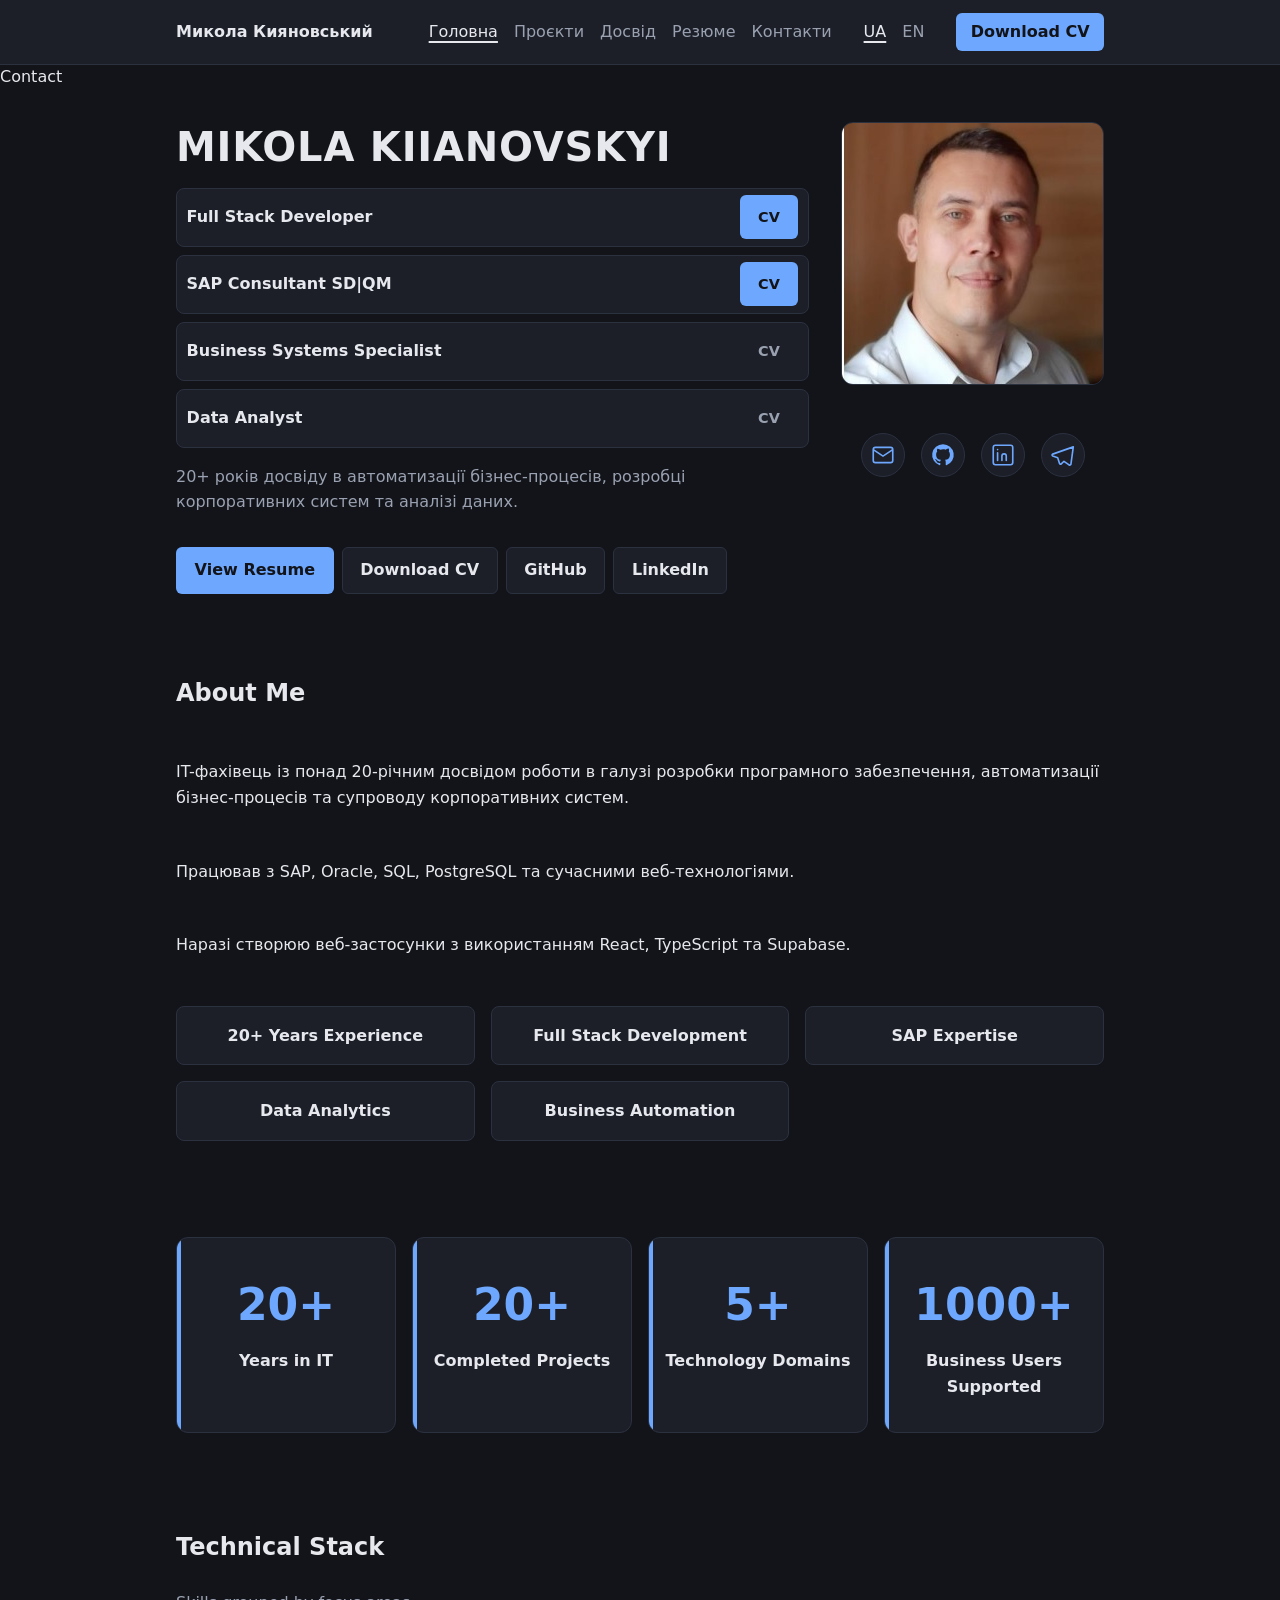
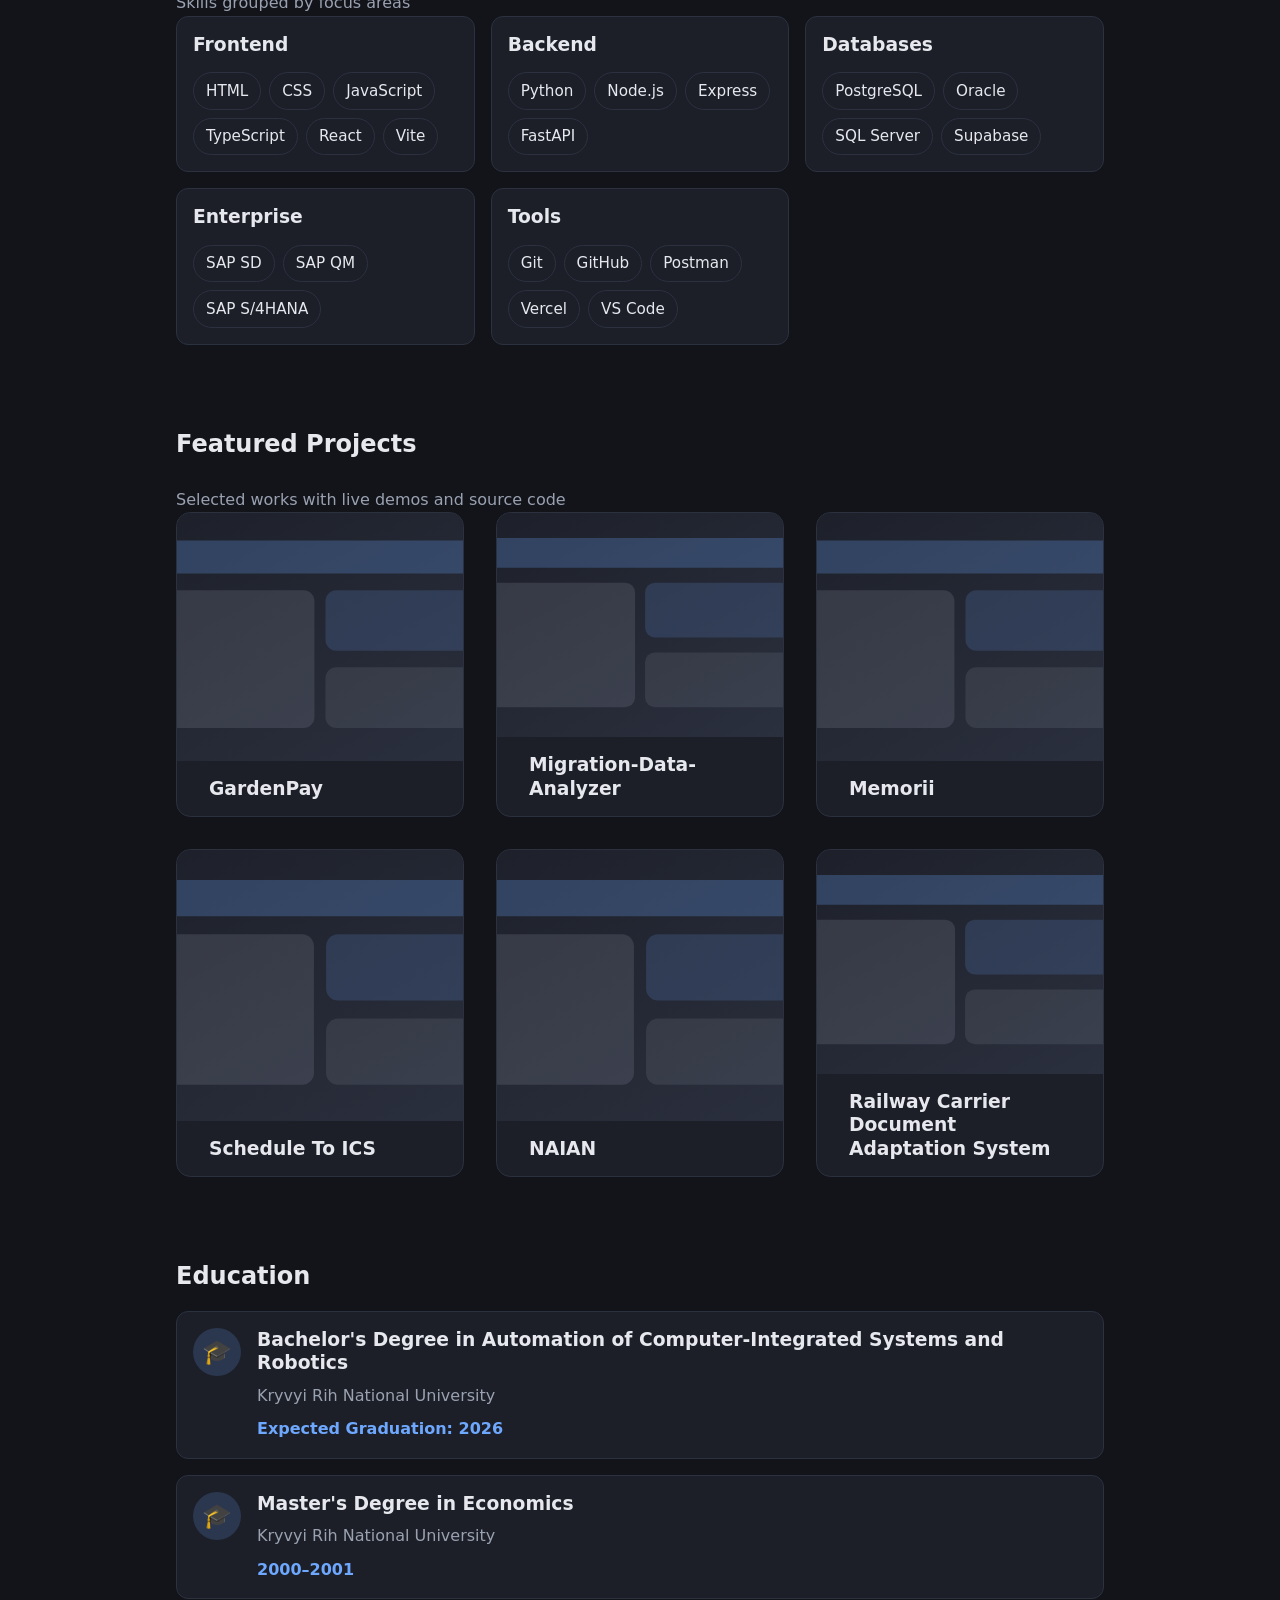
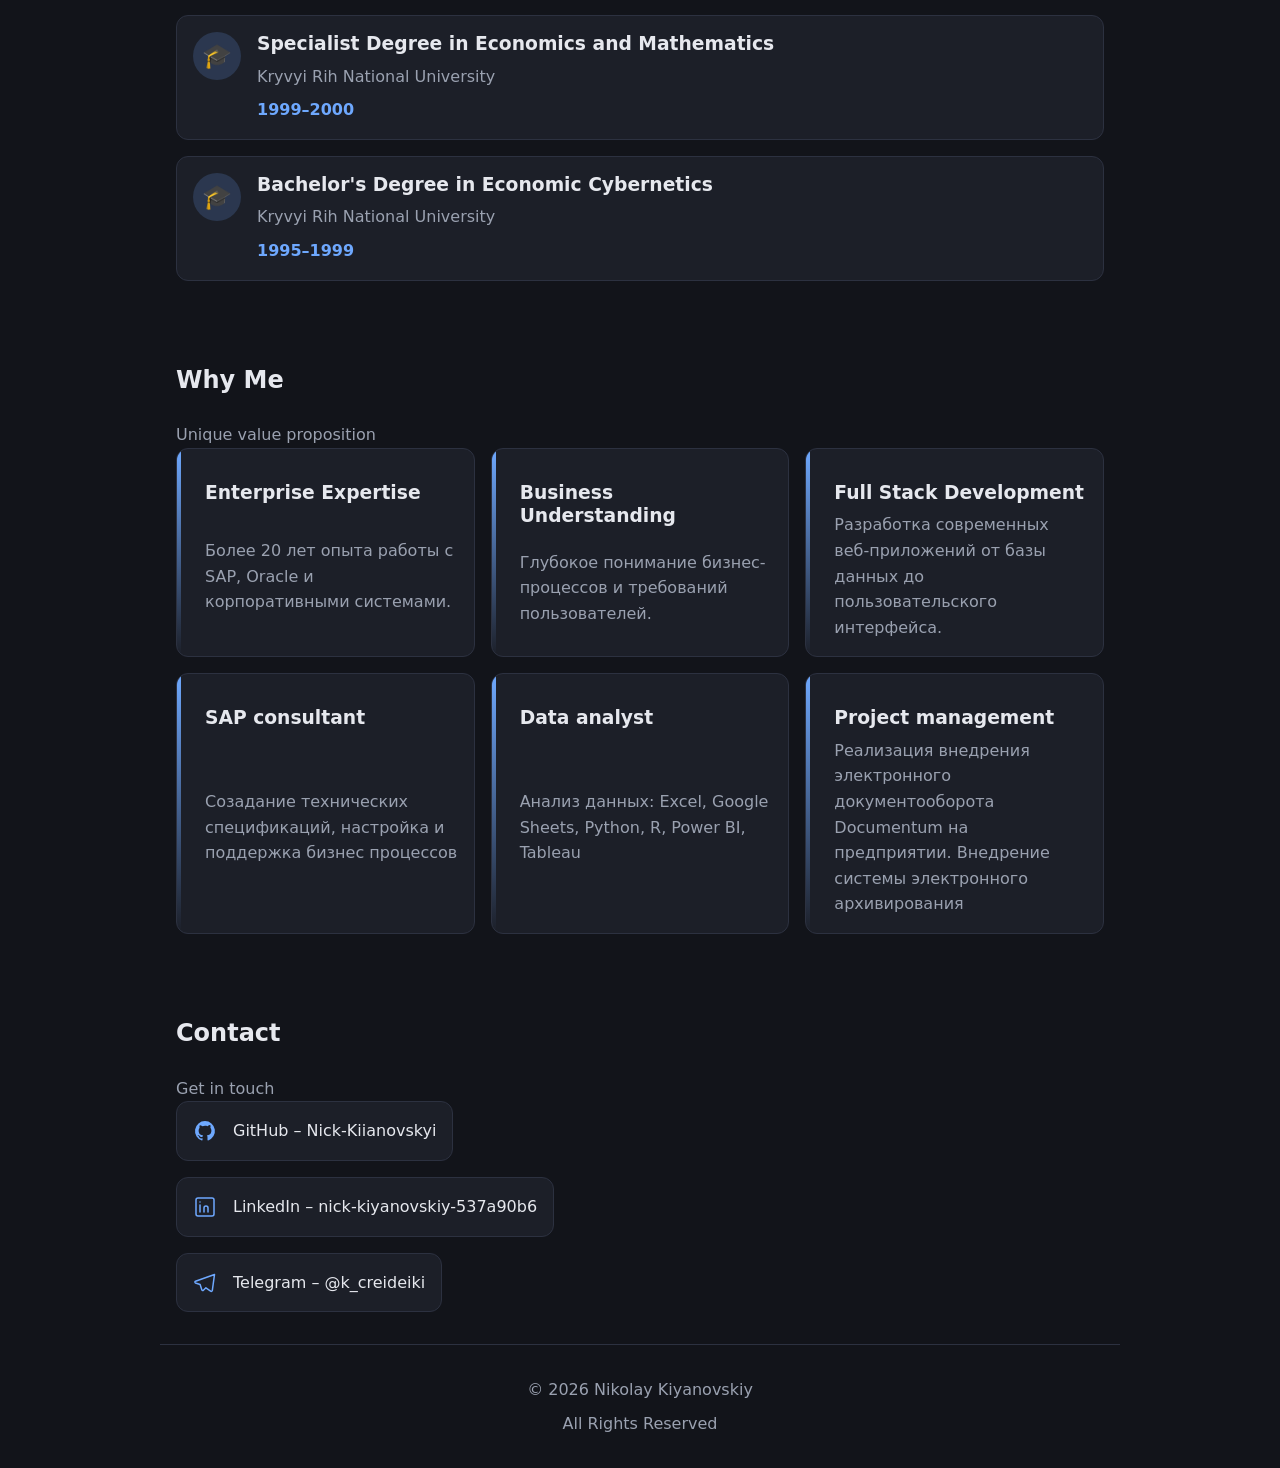
==== index.html @ 26cc3b6a "first commit" ====
Contact<!doctype html>
<html lang="uk">
  <head>
    <meta charset="UTF-8" />
    <meta name="viewport" content="width=device-width, initial-scale=1.0" />
    <title>Микола Кияновський — портфоліо</title>
    <meta
      name="description"
      content="Персональне портфоліо Миколи Кияновського: проєкти, навички, контакти."
    />
    <link rel="icon" href="favicon.ico" type="image/x-icon" />
    <link rel="stylesheet" href="css/style.css" media="all" />
    <link rel="stylesheet" href="css/print.css" media="print" />
    <link rel="alternate" hreflang="uk" href="index.html" />
    <link rel="alternate" hreflang="en" href="en/index.html" />
  </head>
  <body>
    <header class="site-header">
      <div class="header-inner">
        <a class="site-logo" href="index.html">Микола Кияновський</a>
        <input type="checkbox" id="nav-toggle" class="nav-toggle" />
        <label for="nav-toggle" class="nav-toggle-label"
          ><span class="visually-hidden">Меню</span></label
        >
        <div class="header-menu">
          <nav class="site-nav" aria-label="Основна навігація">
            <ul>
              <li><a href="index.html" aria-current="page">Головна</a></li>
              <li><a href="index.html#projects">Проєкти</a></li>
              <li><a href="resume.html#experience">Досвід</a></li>
              <li><a href="resume.html">Резюме</a></li>
              <li><a href="index.html#contact">Контакти</a></li>
            </ul>
          </nav>
          <nav class="lang-nav" aria-label="Вибір мови">
            <ul>
              <li>
                <a href="index.html" hreflang="uk" aria-current="true">UA</a>
              </li>
              <li><a href="en/index.html" hreflang="en">EN</a></li>
            </ul>
          </nav>
          <a
            class="btn-download"
            href="files/Nikolay-Kiyanovskiy-UA.pdf"
            download
            >Download CV</a
          >
        </div>
      </div>
    </header>

    <main>
      <section class="hero" aria-labelledby="hero-heading">
        <div class="hero-body">
          <h1 id="hero-heading" class="hero-name">Mikola Kiianovskyi</h1>
                  <ul class="hero-positions">
          <li class="hero-position"><span class="hero-position-title">Full Stack Developer</span> <a class="btn btn-cv" href="files/cv_fullstack_kiianovskyi.pdf" download>CV</a></li>
          <li class="hero-position"><span class="hero-position-title">SAP Consultant SD|QM</span> <a class="btn btn-cv" href="files/cv_SAP_SD_consultant.pdf" download>CV</a></li>
          <li class="hero-position"><span class="hero-position-title">Business Systems Specialist</span> <a class="btn btn-cv btn-cv--disabled" href="#" aria-disabled="true" tabindex="-1">CV</a></li>
          <li class="hero-position"><span class="hero-position-title">Data Analyst</span> <a class="btn btn-cv btn-cv--disabled" href="#" aria-disabled="true" tabindex="-1">CV</a></li>
        </ul>
          <p class="hero-description">
            20+ років досвіду в автоматизації бізнес-процесів, розробці
            корпоративних систем та аналізі даних.
          </p>
          <div class="hero-actions">
            <a class="btn btn-primary" href="resume.html">View Resume</a>
            <a
              class="btn btn-secondary"
              href="files/Nikolay-Kiyanovskiy-UA.pdf"
              download
              >Download CV</a
            >
            <a class="btn btn-secondary" href="https://github.com/nick"
              >GitHub</a
            >
            <a class="btn btn-secondary" href="https://www.linkedin.com/in/nick"
              >LinkedIn</a
            >
          </div>
        </div>
        <div class="hero-media-wrap">
          <figure class="hero-media">
            <img
              class="hero-photo"
              src="images/foto1.jpg"
              alt="Професійне фото Миколи Кияновського"
              width="480"
              height="480"
            />
          </figure>
          <div class="hero-contacts">
            <ul class="contact-list contact-list--icons">
              <li class="contact-item">
                <a
                  class="contact-icon-link"
                  href="mailto:k.creideiki@gmail.com"
                  aria-label="Email"
                  ><svg
                    class="contact-icon"
                    width="26"
                    height="26"
                    viewBox="0 0 24 24"
                  >
                    <rect
                      x="3"
                      y="5"
                      width="18"
                      height="14"
                      rx="2"
                      fill="none"
                      stroke="currentColor"
                      stroke-width="1.5"
                    />
                    <path
                      d="M3 7l9 6 9-6"
                      fill="none"
                      stroke="currentColor"
                      stroke-width="1.5"
                    /></svg
                ></a>
              </li>
              <li class="contact-item">
                <a
                  class="contact-icon-link"
                  href="https://github.com/Nick-Kiianovskyi"
                  target="_blank"
                  rel="noopener"
                  aria-label="GitHub"
                  ><svg
                    class="contact-icon"
                    width="26"
                    height="26"
                    viewBox="0 0 24 24"
                  >
                    <path
                      d="M12 2a10 10 0 0 0-3.16 19.49c.5.09.68-.22.68-.48v-1.7c-2.78.6-3.37-1.34-3.37-1.34-.45-1.15-1.1-1.46-1.1-1.46-.9-.62.07-.6.07-.6 1 .07 1.53 1.03 1.53 1.03.9 1.52 2.34 1.08 2.91.83.09-.65.35-1.08.63-1.33-2.22-.25-4.55-1.11-4.55-4.94 0-1.09.39-1.98 1.03-2.68-.1-.25-.45-1.27.1-2.64 0 0 .84-.27 2.75 1.02A9.56 9.56 0 0 1 12 6.8c.85 0 1.71.11 2.51.33 1.91-1.29 2.75-1.02 2.75-1.02.55 1.37.2 2.39.1 2.64.64.7 1.03 1.59 1.03 2.68 0 3.84-2.34 4.69-4.57 4.94.36.31.68.92.68 1.85v2.75c0 .27.18.58.69.48A10 10 0 0 0 12 2z"
                      fill="currentColor"
                    /></svg
                ></a>
              </li>
              <li class="contact-item">
                <a
                  class="contact-icon-link"
                  href="https://www.linkedin.com/in/nick-kiyanovskiy-537a90b6"
                  target="_blank"
                  rel="noopener"
                  aria-label="LinkedIn"
                  ><svg
                    class="contact-icon"
                    width="26"
                    height="26"
                    viewBox="0 0 24 24"
                  >
                    <rect
                      x="3"
                      y="3"
                      width="18"
                      height="18"
                      rx="2"
                      fill="none"
                      stroke="currentColor"
                      stroke-width="1.5"
                    />
                    <path
                      d="M7 10v7M7 7v.01M11 17v-4a2 2 0 1 1 4 0v4"
                      fill="none"
                      stroke="currentColor"
                      stroke-width="1.5"
                      stroke-linecap="round"
                    /></svg
                ></a>
              </li>
              <li class="contact-item">
                <a
                  class="contact-icon-link"
                  href="https://t.me/k_creideiki"
                  target="_blank"
                  rel="noopener"
                  aria-label="Telegram"
                  ><svg
                    class="contact-icon"
                    width="26"
                    height="26"
                    viewBox="0 0 24 24"
                  >
                    <path
                      d="M21.5 4.5L2.5 11.2c-.8.3-.8 1.5 0 1.8l4.6 1.5 1.7 5.3c.2.7 1.1.9 1.6.4l2.5-2.4 4.7 3.4c.6.4 1.5.1 1.7-.6L21.5 4.5z"
                      fill="none"
                      stroke="currentColor"
                      stroke-width="1.5"
                      stroke-linejoin="round"
                    /></svg
                ></a>
              </li>
            </ul>
          </div>
        </div>
      </section>

      <section class="about" aria-labelledby="about-heading">
        <h2 id="about-heading">About Me</h2>
        <p>
          IT-фахівець із понад 20-річним досвідом роботи в галузі розробки
          програмного забезпечення, автоматизації бізнес-процесів та супроводу
          корпоративних систем.
        </p>
        <p>
          Працював з SAP, Oracle, SQL, PostgreSQL та сучасними веб-технологіями.
        </p>
        <p>
          Наразі створюю веб-застосунки з використанням React, TypeScript та
          Supabase.
        </p>
        <ul class="about-cards">
          <li class="about-card">20+ Years Experience</li>
          <li class="about-card">Full Stack Development</li>
          <li class="about-card">SAP Expertise</li>
          <li class="about-card">Data Analytics</li>
          <li class="about-card">Business Automation</li>
        </ul>
      </section>

      <section class="statistics" aria-labelledby="stats-heading">
        <h2 id="stats-heading" class="visually-hidden">Statistics</h2>
        <ul class="stats-grid">
          <li class="stat-card">
            <p class="stat-value">20+</p>
            <p class="stat-label">Years in IT</p>
          </li>
          <li class="stat-card">
            <p class="stat-value">20+</p>
            <p class="stat-label">Completed Projects</p>
          </li>
          <li class="stat-card">
            <p class="stat-value">5+</p>
            <p class="stat-label">Technology Domains</p>
          </li>
          <li class="stat-card">
            <p class="stat-value">1000+</p>
            <p class="stat-label">Business Users Supported</p>
          </li>
        </ul>
      </section>

      <section class="stack" aria-labelledby="stack-heading">
        <header class="section-header">
          <h2 id="stack-heading">Technical Stack</h2>
          <p class="section-subtitle">Skills grouped by focus areas</p>
        </header>
        <div class="stack-grid">
          <article class="stack-group">
            <h3>Frontend</h3>
            <ul class="tag-list">
              <li class="tag">HTML</li>
              <li class="tag">CSS</li>
              <li class="tag">JavaScript</li>
              <li class="tag">TypeScript</li>
              <li class="tag">React</li>
              <li class="tag">Vite</li>
            </ul>
          </article>
          <article class="stack-group">
            <h3>Backend</h3>
            <ul class="tag-list">
              <li class="tag">Python</li>
              <li class="tag">Node.js</li>
              <li class="tag">Express</li>
              <li class="tag">FastAPI</li>
            </ul>
          </article>
          <article class="stack-group">
            <h3>Databases</h3>
            <ul class="tag-list">
              <li class="tag">PostgreSQL</li>
              <li class="tag">Oracle</li>
              <li class="tag">SQL Server</li>
              <li class="tag">Supabase</li>
            </ul>
          </article>
          <article class="stack-group">
            <h3>Enterprise</h3>
            <ul class="tag-list">
              <li class="tag">SAP SD</li>
              <li class="tag">SAP QM</li>
              <li class="tag">SAP S/4HANA</li>
            </ul>
          </article>
          <article class="stack-group">
            <h3>Tools</h3>
            <ul class="tag-list">
              <li class="tag">Git</li>
              <li class="tag">GitHub</li>
              <li class="tag">Postman</li>
              <li class="tag">Vercel</li>
              <li class="tag">VS Code</li>
            </ul>
          </article>
        </div>
      </section>

      <section
        class="featured"
        id="projects"
        aria-labelledby="featured-heading"
      >
        <header class="section-header">
          <h2 id="featured-heading">Featured Projects</h2>
          <p class="section-subtitle">
            Selected works with live demos and source code
          </p>
        </header>
        <div class="projects-grid">
          <article class="project-card">
            <figure class="project-media">
              <img
                src="images/project-gardenpay.svg"
                alt="GardenPay project preview"
                width="640"
                height="360"
              />
              <figcaption class="project-overlay">
                <p class="project-desc">Система учета садового товарищества.</p>
                <ul class="project-tags">
                  <li class="project-tag">React</li>
                  <li class="project-tag">TypeScript</li>
                  <li class="project-tag">PostgreSQL</li>
                  <li class="project-tag">Supabase</li>
                </ul>
                <div class="project-actions">
                  <a
                    class="btn btn-primary"
                    href="https://garden-pay-seven.vercel.app/"
                    target="_blank"
                    rel="noopener"
                    >Live Demo</a
                  >
                  <a
                    class="btn btn-secondary"
                    href="https://github.com/Nick-Kiianovskyi/GardenPay"
                    target="_blank"
                    rel="noopener"
                    >GitHub</a
                  >
                </div>
              </figcaption>
            </figure>
            <div class="project-header">
              <h3>GardenPay</h3>
            </div>
          </article>

          <article class="project-card">
            <figure class="project-media">
              <img
                src="images/project-migration.svg"
                alt="Migration-Data-Analyzer project preview"
                width="640"
                height="360"
              />
              <figcaption class="project-overlay">
                <p class="project-desc">
                  Data migration analyzer developed with React, TypeScript,
                  Node.js, Express and Vite. Web application for comparing
                  datasets before and after migration.
                </p>
                <ul class="project-tags">
                  <li class="project-tag">React</li>
                  <li class="project-tag">TypeScript</li>
                  <li class="project-tag">Node.js</li>
                  <li class="project-tag">Express</li>
                  <li class="project-tag">Vite</li>
                </ul>
                <div class="project-actions">
                  <a
                    class="btn btn-primary"
                    href="https://migrato-five.vercel.app/"
                    target="_blank"
                    rel="noopener"
                    >Demo</a
                  >
                  <a
                    class="btn btn-secondary"
                    href="https://github.com/Nick-Kiianovskyi/Migration-Data-Analyzer"
                    target="_blank"
                    rel="noopener"
                    >GitHub</a
                  >
                </div>
              </figcaption>
            </figure>
            <div class="project-header">
              <h3>Migration-Data-Analyzer</h3>
            </div>
          </article>

          <article class="project-card">
            <figure class="project-media">
              <img
                src="images/project-memorii.svg"
                alt="Memorii project preview"
                width="640"
                height="360"
              />
              <figcaption class="project-overlay">
                <p class="project-desc">
                  Платформа для хранения личных знаний и воспоминаний.
                </p>
                <ul class="project-tags">
                  <li class="project-tag">React</li>
                  <li class="project-tag">Node.js</li>
                  <li class="project-tag">PostgreSQL</li>
                </ul>
                <div class="project-actions">
                  <a
                    class="btn btn-primary"
                    href="https://memorii-gamma.vercel.app/"
                    target="_blank"
                    rel="noopener"
                    >Demo</a
                  >
                  <a
                    class="btn btn-secondary"
                    href="https://github.com/Nick-Kiianovskyi/memorii"
                    target="_blank"
                    rel="noopener"
                    >GitHub</a
                  >
                </div>
              </figcaption>
            </figure>
            <div class="project-header">
              <h3>Memorii</h3>
            </div>
          </article>

          <article class="project-card">
            <figure class="project-media">
              <img
                src="images/project-schedule.svg"
                alt="Schedule To ICS project preview"
                width="640"
                height="360"
              />
              <figcaption class="project-overlay">
                <p class="project-desc">
                  Конвертер учебных расписаний из Excel в Google Calendar.
                </p>
                <ul class="project-tags">
                  <li class="project-tag">Python</li>
                  <li class="project-tag">OpenPyXL</li>
                </ul>
                <div class="project-actions">
                  <a
                    class="btn btn-primary"
                    href="https://conv-schedule.vercel.app/"
                    target="_blank"
                    rel="noopener"
                    >Demo</a
                  >
                  <a
                    class="btn btn-secondary"
                    href="https://github.com/Nick-Kiianovskyi/Conv_schedule"
                    target="_blank"
                    rel="noopener"
                    >GitHub</a
                  >
                </div>
              </figcaption>
            </figure>
            <div class="project-header">
              <h3>Schedule To ICS</h3>
            </div>
          </article>

          <article class="project-card">
            <figure class="project-media">
              <img
                src="images/project-naian.svg"
                alt="NAIAN project preview"
                width="640"
                height="360"
              />
              <figcaption class="project-overlay">
                <p class="project-desc">Regional News Intelligence Platform</p>
                <ul class="project-tags">
                  <li class="project-tag">React 19</li>
                  <li class="project-tag">TypeScript</li>
                  <li class="project-tag">Vite</li>
                  <li class="project-tag">TanStack Query</li>
                  <li class="project-tag">React Router</li>
                  <li class="project-tag">FastAPI</li>
                  <li class="project-tag">Python</li>
                  <li class="project-tag">SQLAlchemy</li>
                  <li class="project-tag">PostgreSQL (Supabase)</li>
                  <li class="project-tag">Celery/ APScheduler</li>
                  <li class="project-tag">RSS + BeautifulSoup</li>
                  <li class="project-tag">OpenAI API</li>
                  <li class="project-tag">Vercel + Railway</li>
                </ul>
                <div class="project-actions">
                  <a
                    class="btn btn-primary"
                    href="https://conv-schedule.vercel.app/"
                    target="_blank"
                    rel="noopener"
                    >Demo</a
                  >
                  <a
                    class="btn btn-secondary"
                    href="https://github.com/Nick-Kiianovskyi/NAIAN"
                    target="_blank"
                    rel="noopener"
                    >GitHub</a
                  >
                </div>
              </figcaption>
            </figure>
            <div class="project-header">
              <h3>NAIAN</h3>
            </div>
          </article>

          <article class="project-card">
            <figure class="project-media">
              <img
                src="images/project-railway.svg"
                alt="Railway Carrier Document Adaptation System project preview"
                width="640"
                height="360"
              />
              <figcaption class="project-overlay">
                <p class="project-desc">
                  Automated adaptation of railway transportatiom acts recieved
                  from carries
                </p>
                <ul class="project-tags">
                  <li class="project-tag">Excel</li>
                  <li class="project-tag">VBA</li>
                  <li class="project-tag">SQL</li>
                </ul>
                <div class="project-actions">
                  <a
                    class="btn btn-secondary"
                    href="https://github.com/Nick-Kiianovskyi"
                    target="_blank"
                    rel="noopener"
                    >GitHub</a
                  >
                </div>
              </figcaption>
            </figure>
            <div class="project-header">
              <h3>Railway Carrier Document Adaptation System</h3>
            </div>
          </article>
        </div>
      </section>

      <section class="education" aria-labelledby="edu-heading">
        <header class="section-header">
          <h2 id="edu-heading">Education</h2>
        </header>
        <div class="edu-grid">
          <article class="edu-card">
            <div class="edu-icon" aria-hidden="true">🎓</div>
            <div class="edu-body">
              <h3>
                Bachelor's Degree in Automation of Computer-Integrated Systems
                and Robotics
              </h3>
              <p class="edu-institution">Kryvyi Rih National University</p>
              <p class="edu-meta">Expected Graduation: 2026</p>
            </div>
          </article>
          <article class="edu-card">
            <div class="edu-icon" aria-hidden="true">🎓</div>
            <div class="edu-body">
              <h3>Master's Degree in Economics</h3>
              <p class="edu-institution">Kryvyi Rih National University</p>
              <p class="edu-meta">2000–2001</p>
            </div>
          </article>
          <article class="edu-card">
            <div class="edu-icon" aria-hidden="true">🎓</div>
            <div class="edu-body">
              <h3>Specialist Degree in Economics and Mathematics</h3>
              <p class="edu-institution">Kryvyi Rih National University</p>
              <p class="edu-meta">1999–2000</p>
            </div>
          </article>
          <article class="edu-card">
            <div class="edu-icon" aria-hidden="true">🎓</div>
            <div class="edu-body">
              <h3>Bachelor's Degree in Economic Cybernetics</h3>
              <p class="edu-institution">Kryvyi Rih National University</p>
              <p class="edu-meta">1995–1999</p>
            </div>
          </article>
        </div>
      </section>

      <section class="why-me" aria-labelledby="why-heading">
        <header class="section-header">
          <h2 id="why-heading">Why Me</h2>
          <p class="section-subtitle">Unique value proposition</p>
        </header>
        <div class="why-grid">
          <article class="why-card">
            <h3>Enterprise Expertise</h3>
            <p>
              Более 20 лет опыта работы с SAP, Oracle и корпоративными
              системами.
            </p>
          </article>
          <article class="why-card">
            <h3>Business Understanding</h3>
            <p>
              Глубокое понимание бизнес-процессов и требований пользователей.
            </p>
          </article>
          <article class="why-card">
            <h3>Full Stack Development</h3>
            <p>
              Разработка современных веб-приложений от базы данных до
              пользовательского интерфейса.
            </p>
          </article>
          <article class="why-card">
            <h3>SAP consultant</h3>
            <p>
              Созадание технических спецификаций, настройка и поддержка бизнес
              процессов
            </p>
          </article>
          <article class="why-card">
            <h3>Data analyst</h3>
            <p>
              Анализ данных: Excel, Google Sheets, Python, R, Power BI, Tableau
            </p>
          </article>
          <article class="why-card">
            <h3>Project management</h3>
            <p>
              Реализация внедрения электронного документооборота Documentum на
              предприятии. Внедрение системы электронного архивирования
            </p>
          </article>
        </div>
      </section>

      <section
        class="contact-section"
        id="contact"
        aria-labelledby="contact-heading"
      >
        <header class="section-header">
          <h2 id="contact-heading">Contact</h2>
          <p class="section-subtitle">Get in touch</p>
        </header>
        <div class="contact-layout">
          <ul class="contact-list">
            <li class="contact-item">
              <a
                class="contact-link"
                href="https://github.com/Nick-Kiianovskyi"
                target="_blank"
                rel="noopener"
              >
                <svg
                  class="contact-icon"
                  width="24"
                  height="24"
                  viewBox="0 0 24 24"
                  aria-hidden="true"
                  focusable="false"
                >
                  <path
                    d="M12 2a10 10 0 0 0-3.16 19.49c.5.09.68-.22.68-.48v-1.7c-2.78.6-3.37-1.34-3.37-1.34-.45-1.15-1.1-1.46-1.1-1.46-.9-.62.07-.6.07-.6 1 .07 1.53 1.03 1.53 1.03.9 1.52 2.34 1.08 2.91.83.09-.65.35-1.08.63-1.33-2.22-.25-4.55-1.11-4.55-4.94 0-1.09.39-1.98 1.03-2.68-.1-.25-.45-1.27.1-2.64 0 0 .84-.27 2.75 1.02A9.56 9.56 0 0 1 12 6.8c.85 0 1.71.11 2.51.33 1.91-1.29 2.75-1.02 2.75-1.02.55 1.37.2 2.39.1 2.64.64.7 1.03 1.59 1.03 2.68 0 3.84-2.34 4.69-4.57 4.94.36.31.68.92.68 1.85v2.75c0 .27.18.58.69.48A10 10 0 0 0 12 2z"
                    fill="currentColor"
                  />
                </svg>
                <span>GitHub – Nick-Kiianovskyi</span>
              </a>
            </li>
            <li class="contact-item">
              <a
                class="contact-link"
                href="https://www.linkedin.com/in/nick-kiyanovskiy-537a90b6"
                target="_blank"
                rel="noopener"
              >
                <svg
                  class="contact-icon"
                  width="24"
                  height="24"
                  viewBox="0 0 24 24"
                  aria-hidden="true"
                  focusable="false"
                >
                  <rect
                    x="3"
                    y="3"
                    width="18"
                    height="18"
                    rx="2"
                    fill="none"
                    stroke="currentColor"
                    stroke-width="1.5"
                  />
                  <path
                    d="M7 10v7M7 7v.01M11 17v-4a2 2 0 1 1 4 0v4"
                    fill="none"
                    stroke="currentColor"
                    stroke-width="1.5"
                    stroke-linecap="round"
                  />
                </svg>
                <span>LinkedIn – nick-kiyanovskiy-537a90b6</span>
              </a>
            </li>
            <li class="contact-item">
              <a
                class="contact-link"
                href="https://t.me/k_creideiki"
                target="_blank"
                rel="noopener"
              >
                <svg
                  class="contact-icon"
                  width="24"
                  height="24"
                  viewBox="0 0 24 24"
                  aria-hidden="true"
                  focusable="false"
                >
                  <path
                    d="M21.5 4.5L2.5 11.2c-.8.3-.8 1.5 0 1.8l4.6 1.5 1.7 5.3c.2.7 1.1.9 1.6.4l2.5-2.4 4.7 3.4c.6.4 1.5.1 1.7-.6L21.5 4.5z"
                    fill="none"
                    stroke="currentColor"
                    stroke-width="1.5"
                    stroke-linejoin="round"
                  />
                </svg>
                <span>Telegram – @k_creideiki</span>
              </a>
            </li>
          </ul>
        </div>
      </section>
    </main>

    <footer class="site-footer">
      <div class="footer-inner">
        <p>© 2026 Nikolay Kiyanovskiy</p>
        <p>All Rights Reserved</p>
      </div>
    </footer>
  </body>
</html>
---- css/style.css ----
/* style.css — base theme. Mobile First, dark theme. */

:root {
  --color-bg: #12141a;
  --color-surface: #1c1f28;
  --color-text: #e6e8ee;
  --color-text-muted: #9aa1b0;
  --color-accent: #6ea8fe;
  --color-border: #2c3140;
  --space-sm: 0.5rem;
  --space-md: 1rem;
  --space-lg: 2rem;
  --space-xl: 4rem;
  --content-width: 60rem;
  --header-height: 3.5rem;
}

*,
*::before,
*::after {
  box-sizing: border-box;
}

body {
  margin: 0;
  padding-top: var(--header-height);
  font-family: system-ui, -apple-system, "Segoe UI", Roboto, sans-serif;
  line-height: 1.6;
  background-color: var(--color-bg);
  color: var(--color-text);
}

h1,
h2,
h3 {
  line-height: 1.25;
}

a {
  color: var(--color-accent);
}

a:hover,
a:focus {
  text-decoration-thickness: 2px;
}

img {
  max-width: 100%;
  height: auto;
}

ul {
  padding-left: 1.25rem;
}

html {
  scroll-padding-top: calc(var(--header-height) + 1rem);
}

.visually-hidden {
  position: absolute;
  width: 1px;
  height: 1px;
  overflow: hidden;
  clip-path: inset(50%);
  white-space: nowrap;
}

/* --- Header (fixed, mobile first) --- */

.site-header {
  position: fixed;
  top: 0;
  left: 0;
  right: 0;
  z-index: 100;
  background-color: var(--color-surface);
  border-bottom: 1px solid var(--color-border);
}

.header-inner {
  max-width: var(--content-width);
  margin-inline: auto;
  padding-inline: var(--space-md);
  min-height: var(--header-height);
  display: flex;
  flex-wrap: wrap;
  align-items: center;
  justify-content: space-between;
  gap: var(--space-md);
}

.site-logo {
  margin: 0;
  font-weight: 700;
  color: var(--color-text);
  text-decoration: none;
}

/* CSS-only hamburger: checkbox + label, no JavaScript */

.nav-toggle {
  position: absolute;
  width: 1px;
  height: 1px;
  overflow: hidden;
  clip-path: inset(50%);
}

.nav-toggle-label {
  display: inline-flex;
  align-items: center;
  justify-content: center;
  width: 2.5rem;
  height: 2.5rem;
  cursor: pointer;
}

.nav-toggle-label::before {
  content: "";
  display: block;
  width: 1.25rem;
  height: 2px;
  background-color: currentColor;
  box-shadow: 0 6px 0 currentColor, 0 -6px 0 currentColor;
}

.nav-toggle:focus-visible + .nav-toggle-label {
  outline: 2px solid var(--color-accent);
  outline-offset: 2px;
}

.header-menu {
  display: none;
  position: absolute;
  top: 100%;
  left: 0;
  right: 0;
  flex-direction: column;
  align-items: flex-start;
  gap: var(--space-md);
  padding: var(--space-md);
  background-color: var(--color-surface);
  border-bottom: 1px solid var(--color-border);
}

.nav-toggle:checked ~ .header-menu {
  display: flex;
}

.site-nav ul,
.lang-nav ul {
  display: flex;
  flex-direction: column;
  gap: var(--space-sm);
  margin: 0;
  padding: 0;
  list-style: none;
}

.site-nav a,
.lang-nav a {
  color: var(--color-text-muted);
  text-decoration: none;
}

.site-nav a[aria-current="page"],
.lang-nav a[aria-current="true"] {
  color: var(--color-text);
  text-decoration: underline;
  text-decoration-thickness: 2px;
  text-underline-offset: 0.25em;
}

.btn-download {
  display: inline-block;
  padding: 0.4rem 0.9rem;
  border-radius: 0.375rem;
  background-color: var(--color-accent);
  color: var(--color-bg);
  font-weight: 600;
  text-decoration: none;
  text-align: center;
}

.btn-download:hover,
.btn-download:focus {
  filter: brightness(1.1);
}

/* --- Hero (mobile first: one column) --- */

.hero {
  display: grid;
  gap: var(--space-lg);
  align-items: center;
}

.hero-name {
  margin: 0 0 var(--space-md);
  font-size: clamp(1.75rem, 8vw, 2.5rem);
  text-transform: uppercase;
  letter-spacing: 0.02em;
  overflow-wrap: break-word;
}

.hero-positions {
  margin: 0 0 var(--space-md);
  padding: 0;
  list-style: none;
  display: grid;
  gap: var(--space-sm);
}

.hero-position {
  display: flex;
  align-items: center;
  justify-content: space-between;
  gap: var(--space-md);
  padding: 0.4rem 0.6rem;
  background-color: var(--color-surface);
  border: 1px solid var(--color-border);
  border-radius: 0.5rem;
}

.hero-position-title {
  color: var(--color-text);
  font-weight: 600;
}

.btn-cv {
  padding: 0.35rem 0.8rem;
  background-color: var(--color-accent);
  color: var(--color-bg);
  font-size: 0.9rem;
  border-radius: 0.375rem;
}

.btn-cv--disabled {
  background-color: var(--color-surface);
  color: var(--color-text-muted);
  border: 1px solid var(--color-border);
  pointer-events: none;
}

.hero-description {
  margin: 0 0 var(--space-lg);
  color: var(--color-text-muted);
}

.hero-actions {
  display: flex;
  flex-wrap: wrap;
  gap: var(--space-sm);
}

.btn {
  display: inline-block;
  padding: 0.6rem 1.1rem;
  border: 1px solid transparent;
  border-radius: 0.375rem;
  font-weight: 600;
  text-decoration: none;
  text-align: center;
}

.btn-primary {
  background-color: var(--color-accent);
  color: var(--color-bg);
}

.btn-secondary {
  background-color: var(--color-surface);
  border-color: var(--color-border);
  color: var(--color-text);
}

.btn:hover,
.btn:focus {
  filter: brightness(1.15);
}

.hero-media {
  margin: 0;
  max-width: 100%;
}

.hero-photo {
  display: block;
  width: min(100%, 20rem);
  height: auto;
  aspect-ratio: 1 / 1;
  object-fit: cover;
  border-radius: 0.75rem;
  border: 1px solid var(--color-border);
}

/* --- Hero contacts --- */

.hero-contacts {
  grid-column: 1 / -1;
  justify-self: start;
  margin-top: calc(-1 * var(--space-md));
}

.contact-list--icons {
  display: flex;
  flex-direction: row;
  flex-wrap: wrap;
  gap: var(--space-md);
}

.contact-icon-link {
  display: inline-flex;
  align-items: center;
  justify-content: center;
  width: 2.75rem;
  height: 2.75rem;
  border-radius: 50%;
  color: var(--color-text);
  border: 1px solid var(--color-border);
  background-color: var(--color-surface);
  transition: transform 150ms ease, border-color 150ms ease, color 150ms ease;
}

.contact-icon-link:hover,
.contact-icon-link:focus {
  transform: translateY(-4px);
  border-color: var(--color-accent);
  color: var(--color-accent);
}

.contact-icon {
  display: block;
}

.contact-layout {
  display: grid;
  gap: var(--space-lg);
}

.contact-list {
  display: grid;
  gap: var(--space-md);
  margin: 0;
  padding: 0;
  list-style: none;
}

.contact-link {
  display: inline-flex;
  align-items: center;
  gap: var(--space-md);
  padding: var(--space-md);
  background-color: var(--color-surface);
  border: 1px solid var(--color-border);
  border-radius: 0.75rem;
  color: var(--color-text);
  text-decoration: none;
  transition: transform 150ms ease, border-color 150ms ease, box-shadow 150ms ease;
}

.contact-link:hover,
.contact-link:focus {
  transform: translateX(6px);
  border-color: var(--color-accent);
  box-shadow: 0 10px 20px rgba(0, 0, 0, 0.25);
}

.contact-icon {
  color: var(--color-accent);
}

.contact-cta {
  display: flex;
  justify-content: flex-start;
}

.btn-large {
  padding: 0.8rem 2rem;
  font-size: 1.05rem;
}

.footer-inner {
  max-width: var(--content-width);
  margin-inline: auto;
  padding-inline: var(--space-md);
  text-align: center;
  color: var(--color-text-muted);
  display: grid;
  gap: var(--space-sm);
}

.footer-inner p {
  margin: 0;
}

@media (min-width: 48rem) {
  .contact-layout {
    grid-template-columns: 1fr auto;
    align-items: center;
  }
}

.why-grid {
  display: grid;
  grid-template-columns: 1fr;
  gap: var(--space-md);
}

.why-card {
  position: relative;
  padding: var(--space-lg) var(--space-md) var(--space-md) calc(var(--space-md) + 0.75rem);
  background-color: var(--color-surface);
  border: 1px solid var(--color-border);
  border-radius: 0.75rem;
  display: grid;
  gap: var(--space-sm);
  overflow: hidden;
  transition: transform 150ms ease, box-shadow 150ms ease, border-color 150ms ease;
}

.why-card::before {
  content: "";
  position: absolute;
  left: 0;
  top: 0;
  bottom: 0;
  width: 4px;
  background: linear-gradient(to bottom, var(--color-accent), transparent);
}

.why-card:hover {
  transform: translateY(-4px);
  box-shadow: 0 12px 24px rgba(0, 0, 0, 0.25);
  border-color: var(--color-accent);
}

.why-card h3 {
  margin: 0;
}

.why-card p {
  margin: 0;
  color: var(--color-text-muted);
}

@media (min-width: 48rem) {
  .why-grid {
    grid-template-columns: repeat(2, 1fr);
  }
}

@media (min-width: 80rem) {
  .why-grid {
    grid-template-columns: repeat(3, 1fr);
  }
}

.edu-grid {
  display: grid;
  grid-template-columns: 1fr;
  gap: var(--space-md);
}

.edu-card {
  display: grid;
  grid-template-columns: auto 1fr;
  gap: var(--space-md);
  align-items: start;
  padding: var(--space-md);
  background-color: var(--color-surface);
  border: 1px solid var(--color-border);
  border-radius: 0.75rem;
  transition: transform 150ms ease, box-shadow 150ms ease, border-color 150ms ease;
}

.edu-card:hover {
  transform: translateY(-4px);
  box-shadow: 0 12px 24px rgba(0, 0, 0, 0.25);
  border-color: var(--color-accent);
}

.edu-icon {
  display: inline-flex;
  align-items: center;
  justify-content: center;
  width: 3rem;
  height: 3rem;
  border-radius: 50%;
  background-color: rgba(110, 168, 254, 0.18);
  font-size: 1.5rem;
}

.edu-body {
  display: grid;
  gap: var(--space-sm);
}

.edu-body h3 {
  margin: 0;
}

.edu-institution {
  margin: 0;
  color: var(--color-text-muted);
}

.edu-meta {
  margin: 0;
  color: var(--color-accent);
  font-weight: 600;
}

.projects-grid {
  display: grid;
  grid-template-columns: 1fr;
  gap: var(--space-lg);
  align-items: stretch;
}

.project-card {
  display: grid;
  grid-template-rows: 1fr auto;
  background-color: var(--color-surface);
  border: 1px solid var(--color-border);
  border-radius: 0.9rem;
  overflow: hidden;
  height: 100%;
  transition: transform 200ms ease, box-shadow 200ms ease, border-color 200ms ease;
}

.project-card:hover {
  transform: translateY(-6px);
  box-shadow: 0 18px 40px rgba(0, 0, 0, 0.35);
  border-color: var(--color-accent);
}

.project-media {
  position: relative;
  margin: 0;
  height: 100%;
}

.project-media img {
  display: block;
  width: 100%;
  height: 100%;
  min-height: 14rem;
  object-fit: cover;
  transition: filter 250ms ease, transform 250ms ease;
}

.project-card:hover .project-media img {
  filter: blur(6px) brightness(0.7);
  transform: scale(1.02);
}

.project-overlay {
  position: absolute;
  inset: 0;
  display: flex;
  flex-direction: column;
  justify-content: center;
  gap: var(--space-md);
  padding: var(--space-lg);
  opacity: 0;
  pointer-events: none;
  transition: opacity 250ms ease;
}

.project-card:hover .project-overlay,
.project-card:focus-within .project-overlay {
  opacity: 1;
  pointer-events: auto;
}

.project-desc {
  margin: 0;
  color: var(--color-text);
}

.project-tags {
  display: flex;
  flex-wrap: wrap;
  gap: var(--space-sm);
  margin: 0;
  padding: 0;
  list-style: none;
}

.project-tag {
  padding: 0.25rem 0.6rem;
  border-radius: 999px;
  border: 1px solid rgba(230, 232, 238, 0.4);
  background-color: rgba(18, 20, 26, 0.6);
  font-size: 0.9rem;
}

.project-actions {
  display: flex;
  flex-wrap: wrap;
  gap: var(--space-sm);
}

.project-header {
  padding: var(--space-md) var(--space-lg);
}

.project-header h3 {
  margin: 0;
}

@media (min-width: 48rem) {
  .projects-grid {
    grid-template-columns: repeat(2, 1fr);
  }
}

@media (min-width: 80rem) {
  .projects-grid {
    grid-template-columns: repeat(3, 1fr);
  }
}

.timeline {
  position: relative;
  display: grid;
  gap: var(--space-lg);
  margin: 0;
  padding: 0 0 0 var(--space-lg);
  list-style: none;
}

.timeline::before {
  content: "";
  position: absolute;
  left: 0.45rem;
  top: 0;
  bottom: 0;
  width: 2px;
  background: linear-gradient(to bottom, var(--color-accent), var(--color-border));
}

.timeline-item {
  position: relative;
  display: grid;
  gap: var(--space-md);
}

.timeline-marker {
  position: absolute;
  left: -1.4rem;
  top: 1.25rem;
  width: 0.9rem;
  height: 0.9rem;
  border-radius: 50%;
  background-color: var(--color-accent);
  box-shadow: 0 0 0 6px rgba(110, 168, 254, 0.18);
}

.timeline-card {
  padding: var(--space-md);
  background-color: var(--color-surface);
  border: 1px solid var(--color-border);
  border-radius: 0.75rem;
  display: grid;
  gap: var(--space-md);
  transition: transform 150ms ease, box-shadow 150ms ease, border-color 150ms ease;
}

.timeline-card:hover {
  transform: translateY(-4px);
  box-shadow: 0 12px 24px rgba(0, 0, 0, 0.25);
  border-color: var(--color-accent);
}

.timeline-card-header {
  display: grid;
  gap: var(--space-sm);
}

.timeline-card-header h3 {
  margin: 0;
}

.timeline-period {
  margin: 0;
  color: var(--color-accent);
  font-weight: 600;
}

.timeline-list {
  display: grid;
  gap: var(--space-sm);
  margin: 0;
  padding-left: 1.25rem;
}

@media (min-width: 64rem) {
  .timeline {
    padding-left: var(--space-xl);
  }

  .timeline-marker {
    left: -2.4rem;
  }
}

.section-header {
  display: grid;
  gap: var(--space-sm);
}

.section-subtitle {
  margin: 0;
  color: var(--color-text-muted);
}

.stack-grid {
  display: grid;
  grid-template-columns: 1fr;
  gap: var(--space-md);
}

.stack-group {
  padding: var(--space-md);
  background-color: var(--color-surface);
  border: 1px solid var(--color-border);
  border-radius: 0.75rem;
  display: grid;
  gap: var(--space-md);
  transition: transform 150ms ease, box-shadow 150ms ease, border-color 150ms ease;
}

.stack-group:hover {
  transform: translateY(-4px);
  box-shadow: 0 12px 24px rgba(0, 0, 0, 0.25);
  border-color: var(--color-accent);
}

.stack-group h3 {
  margin: 0;
}

.tag-list {
  display: flex;
  flex-wrap: wrap;
  gap: var(--space-sm);
  margin: 0;
  padding: 0;
  list-style: none;
}

.tag {
  display: inline-flex;
  align-items: center;
  padding: 0.35rem 0.75rem;
  border-radius: 999px;
  background-color: transparent;
  border: 1px solid var(--color-border);
  font-size: 0.95rem;
}

.tag:hover {
  border-color: var(--color-accent);
  color: var(--color-accent);
}

@media (min-width: 48rem) {
  .stack-grid {
    grid-template-columns: repeat(2, 1fr);
  }
}

@media (min-width: 80rem) {
  .stack-grid {
    grid-template-columns: repeat(3, 1fr);
  }
}

.stats-grid {
  display: grid;
  grid-template-columns: 1fr;
  gap: var(--space-md);
  padding: 0;
  list-style: none;
}

.stat-card {
  position: relative;
  padding: var(--space-lg) var(--space-md);
  background-color: var(--color-surface);
  border: 1px solid var(--color-border);
  border-radius: 0.75rem;
  text-align: center;
  overflow: hidden;
  transition: transform 150ms ease, box-shadow 150ms ease, border-color 150ms ease;
}

.stat-card::before {
  content: "";
  position: absolute;
  inset: 0 auto 0 0;
  width: 4px;
  background-color: var(--color-accent);
}

.stat-card:hover,
.stat-card:focus-within {
  transform: translateY(-4px);
  box-shadow: 0 12px 24px rgba(0, 0, 0, 0.25);
  border-color: var(--color-accent);
}

.stat-value {
  margin: 0;
  font-size: clamp(2rem, 6vw, 2.75rem);
  font-weight: 700;
  color: var(--color-accent);
}

.stat-label {
  margin: var(--space-sm) 0 0;
  color: var(--color-text);
  font-weight: 600;
}

@media (min-width: 36rem) {
  .stats-grid {
    grid-template-columns: repeat(2, 1fr);
  }
}

@media (min-width: 64rem) {
  .stats-grid {
    grid-template-columns: repeat(4, 1fr);
  }
}

.about {
  display: grid;
  gap: var(--space-md);
}

.about-cards {
  display: grid;
  grid-template-columns: 1fr;
  gap: var(--space-md);
  padding: 0;
  list-style: none;
}

.about-card {
  padding: var(--space-md);
  background-color: var(--color-surface);
  border: 1px solid var(--color-border);
  border-radius: 0.5rem;
  text-align: center;
  font-weight: 600;
}

@media (min-width: 48rem) {
  .about-cards {
    grid-template-columns: repeat(2, 1fr);
  }
}

@media (min-width: 64rem) {
  .about-cards {
    grid-template-columns: repeat(3, 1fr);
  }
}

@media (min-width: 48rem) {
  .hero {
    grid-template-columns: 1fr auto;
    align-items: start;
  }

  .hero-media-wrap {
    display: grid;
    justify-items: center;
    gap: var(--space-xl);
    width: fit-content;
  }

  .hero-contacts {
    grid-column: 1;
    justify-self: center;
    width: 100%;
  }

  .contact-list--icons {
    display: flex;
    justify-content: center;
    gap: var(--space-md);
  }
}

/* --- Layout --- */

main,
.site-footer {
  max-width: var(--content-width);
  margin-inline: auto;
  padding-inline: var(--space-md);
}

main {
  padding-block: var(--space-lg);
  display: grid;
  gap: var(--space-xl);
}


.card-list {
  display: grid;
  gap: var(--space-md);
  padding: 0;
  list-style: none;
}

.card {
  padding: var(--space-md);
  background-color: var(--color-surface);
  border: 1px solid var(--color-border);
  border-radius: 0.5rem;
}

.formats {
  color: var(--color-text-muted);
}

.contact ul,
.skills ul,
.download-list {
  list-style: none;
  padding: 0;
  display: grid;
  gap: var(--space-sm);
}

.site-footer {
  padding-block: var(--space-lg);
  border-top: 1px solid var(--color-border);
  color: var(--color-text-muted);
}

/* --- Tablet and up --- */

@media (min-width: 48rem) {
  :root {
    --header-height: 4rem;
  }

  .nav-toggle-label {
    display: none;
  }

  .header-menu {
    position: static;
    display: flex;
    flex-direction: row;
    align-items: center;
    gap: var(--space-lg);
    padding: 0;
    border-bottom: 0;
  }

  .site-nav ul,
  .lang-nav ul {
    flex-direction: row;
    gap: var(--space-md);
  }


  .card-list {
    grid-template-columns: repeat(2, 1fr);
  }
}
---- css/print.css ----
/* print.css — styles for printing pages (incl. the printable resume). */

@page {
  margin: 1.5cm;
}

body {
  background-color: #ffffff;
  color: #000000;
  font-size: 12pt;
}

.site-header,
.lang-nav,
.site-footer {
  display: none;
}

main {
  padding: 0;
  gap: 1rem;
}

a {
  color: #000000;
  text-decoration: none;
}

.card {
  border: 1px solid #999999;
  background-color: #ffffff;
}

a[href^="http"]::after,
a[href^="mailto"]::after {
  content: " (" attr(href) ")";
  font-size: 10pt;
  color: #555555;
}
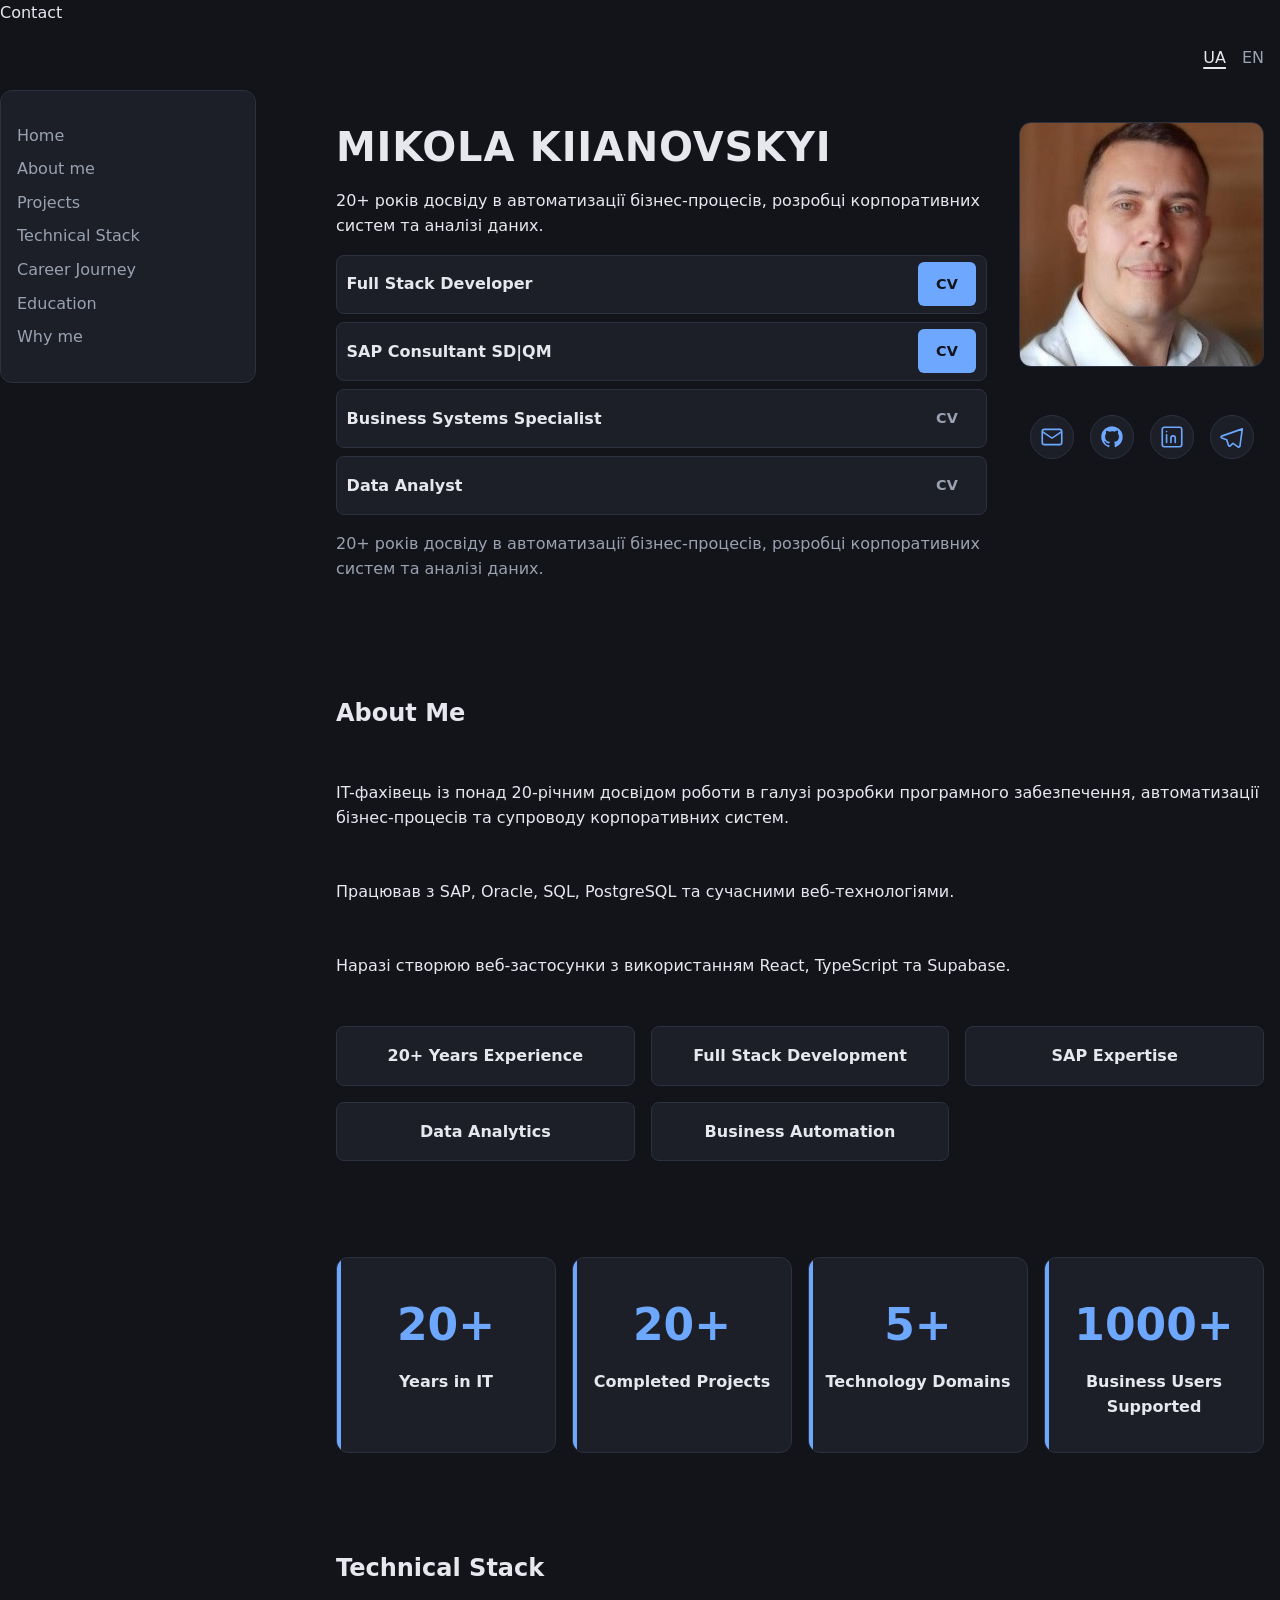
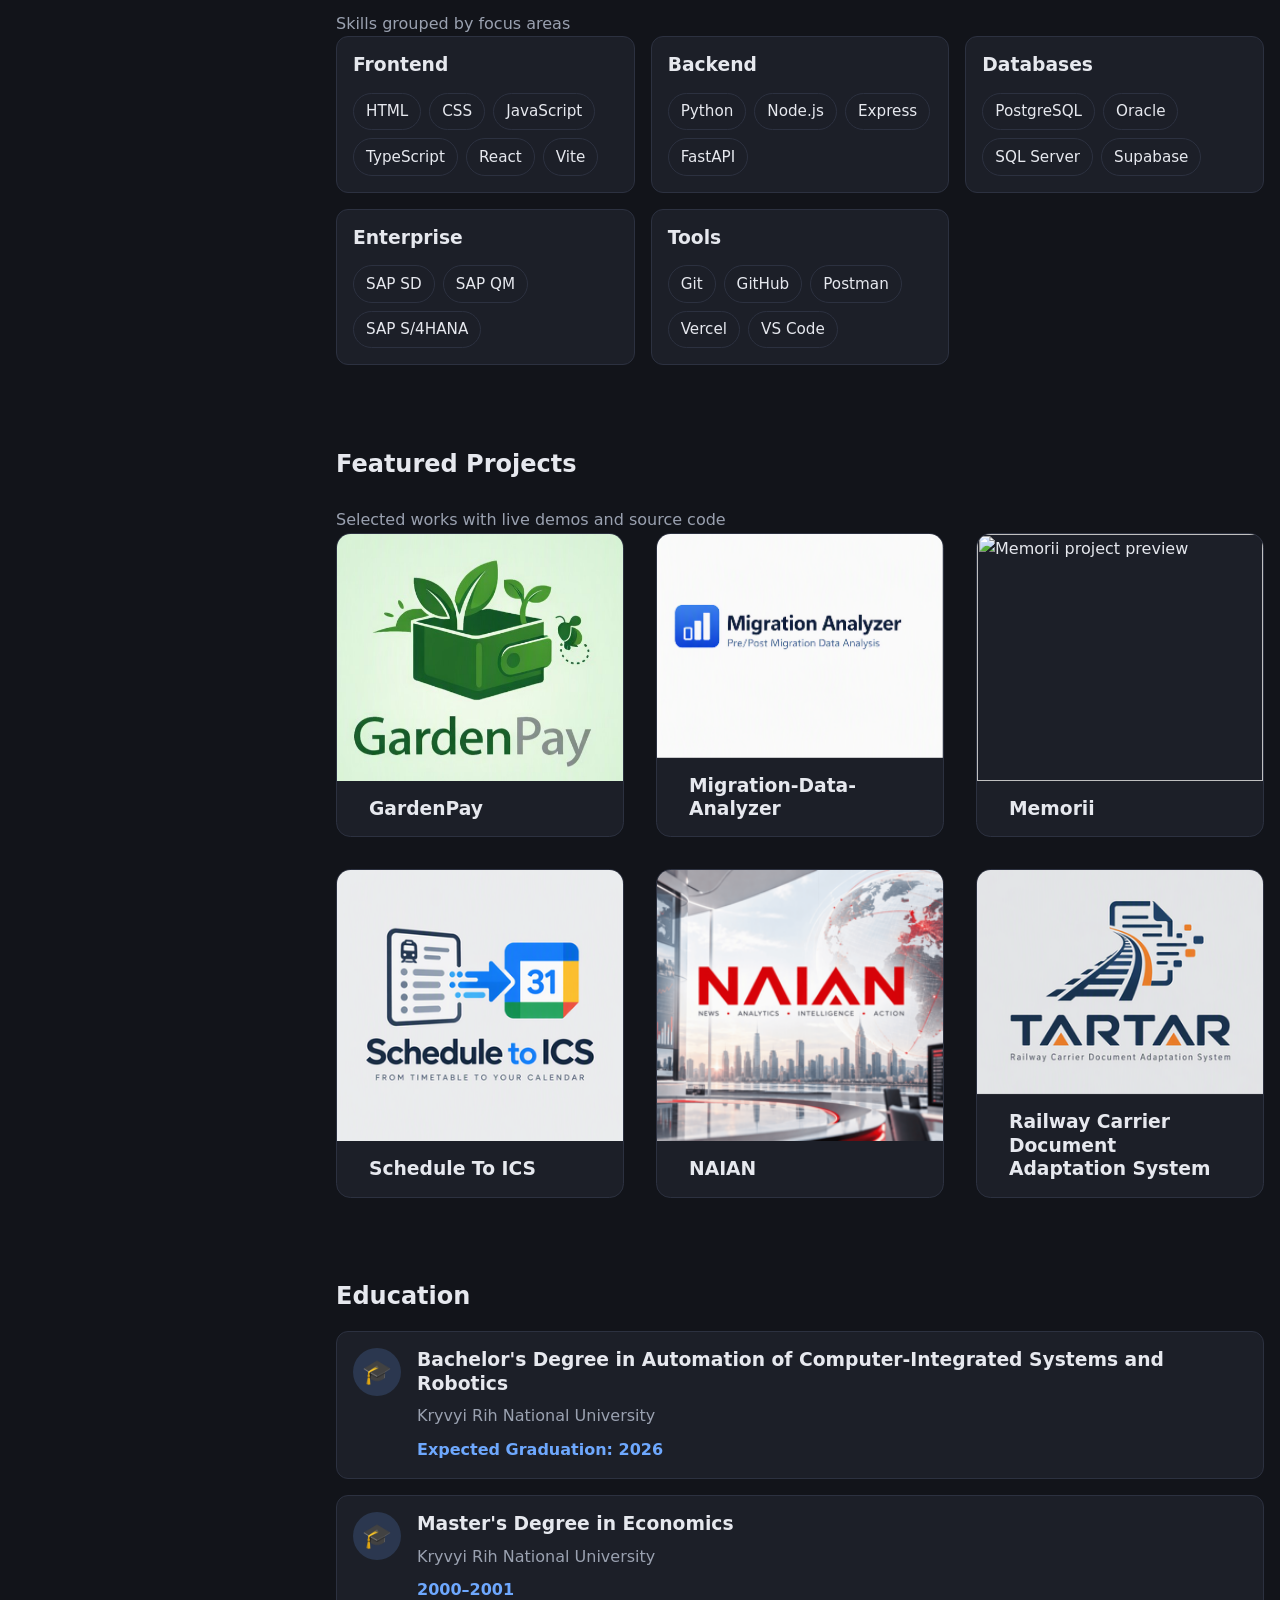
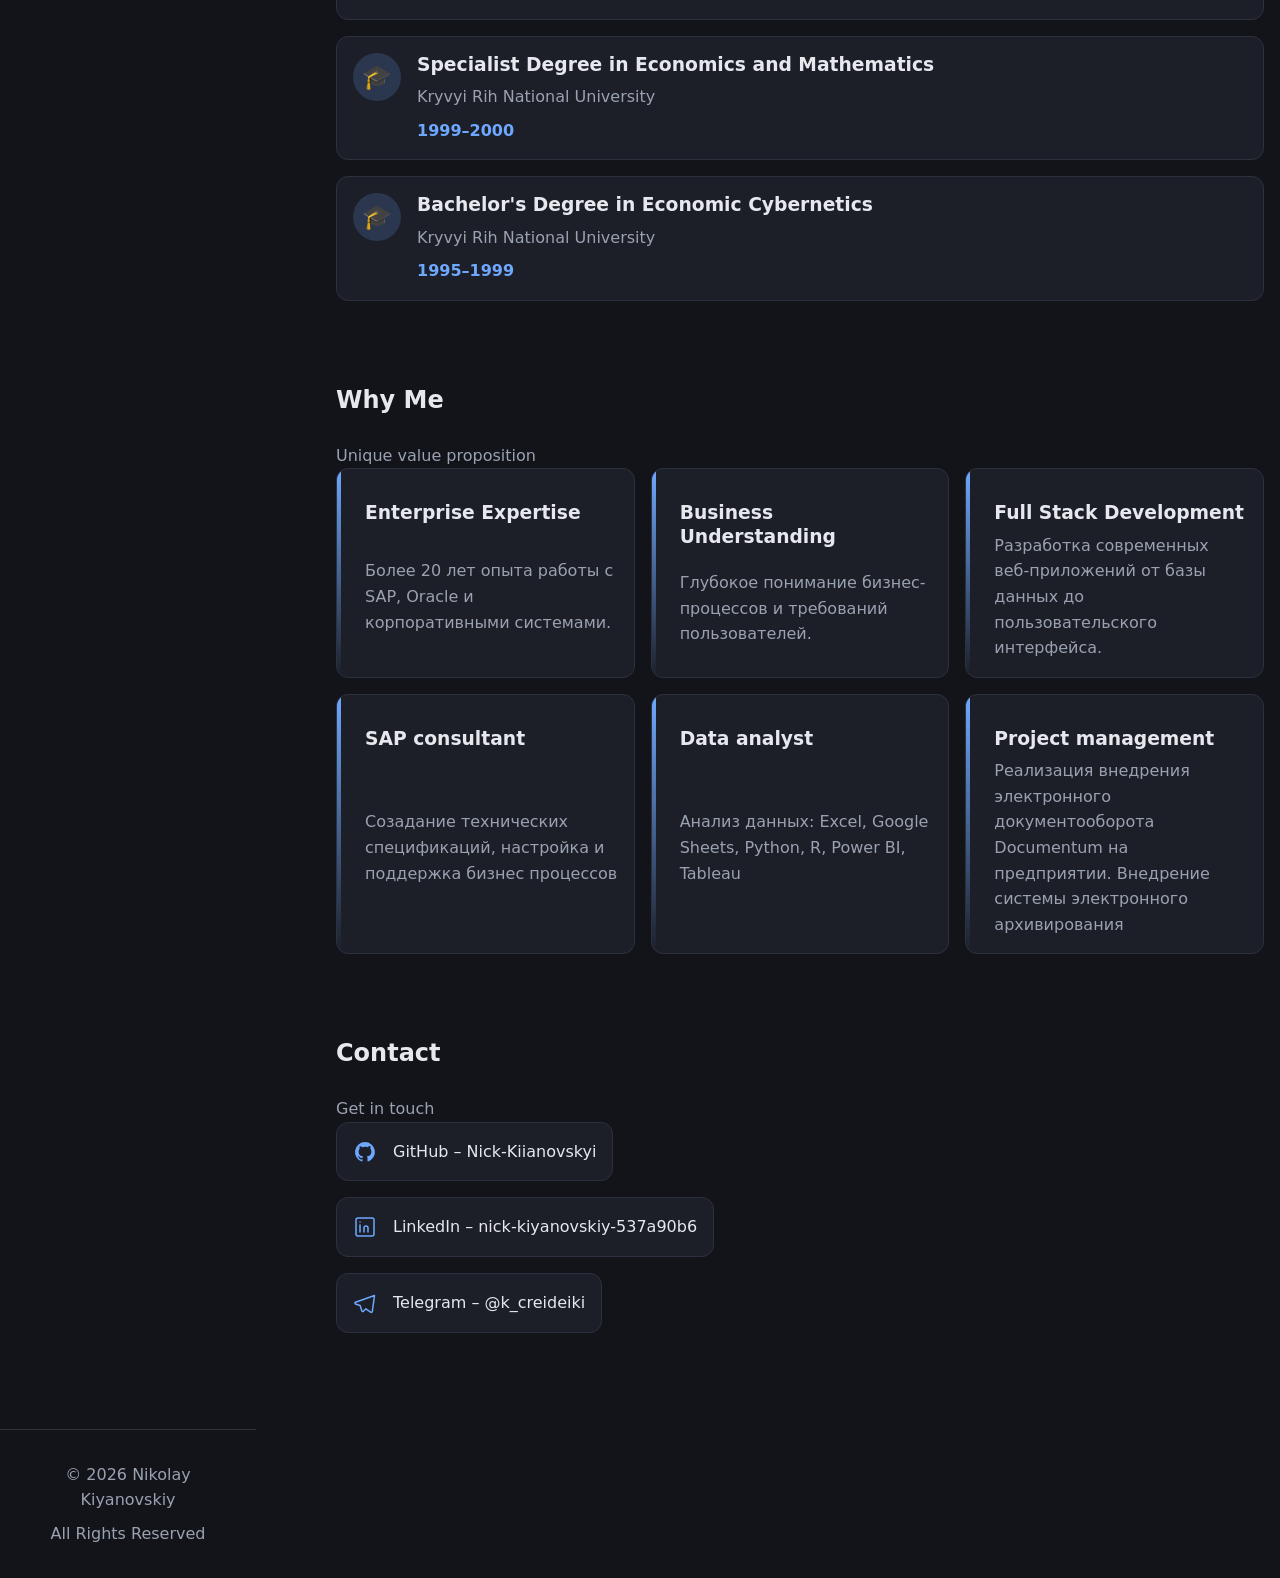
==== commit 9e1e33f9: "commit 2" ====
--- a/index.html
+++ b/index.html
@@ -15,45 +15,37 @@
     <link rel="alternate" hreflang="en" href="en/index.html" />
   </head>
   <body>
-    <header class="site-header">
-      <div class="header-inner">
-        <a class="site-logo" href="index.html">Микола Кияновський</a>
-        <input type="checkbox" id="nav-toggle" class="nav-toggle" />
-        <label for="nav-toggle" class="nav-toggle-label"
-          ><span class="visually-hidden">Меню</span></label
-        >
-        <div class="header-menu">
-          <nav class="site-nav" aria-label="Основна навігація">
-            <ul>
-              <li><a href="index.html" aria-current="page">Головна</a></li>
-              <li><a href="index.html#projects">Проєкти</a></li>
-              <li><a href="resume.html#experience">Досвід</a></li>
-              <li><a href="resume.html">Резюме</a></li>
-              <li><a href="index.html#contact">Контакти</a></li>
-            </ul>
-          </nav>
-          <nav class="lang-nav" aria-label="Вибір мови">
-            <ul>
-              <li>
-                <a href="index.html" hreflang="uk" aria-current="true">UA</a>
-              </li>
-              <li><a href="en/index.html" hreflang="en">EN</a></li>
-            </ul>
-          </nav>
-          <a
-            class="btn-download"
-            href="files/Nikolay-Kiyanovskiy-UA.pdf"
-            download
-            >Download CV</a
-          >
-        </div>
-      </div>
-    </header>
-
-    <main>
-      <section class="hero" aria-labelledby="hero-heading">
+      <header class="site-header">
+    <div class="header-inner">
+      <div class="header-spacer"></div>
+      <nav class="lang-nav" aria-label="Language selection">
+        <ul>
+          <li><a href="index.html" hreflang="uk" aria-current="true">UA</a></li>
+          <li><a href="en/index.html" hreflang="en" aria-current="false">EN</a></li>
+        </ul>
+      </nav>
+    </div>
+  </header>
+
+    <div class="page-layout">
+    <aside class="sidebar">
+      <nav class="side-nav" aria-label="Section navigation">
+        <ul>
+          <li><a href="#home">Home</a></li>
+          <li><a href="#about">About me</a></li>
+          <li><a href="#projects">Projects</a></li>
+          <li><a href="#stack">Technical Stack</a></li>
+          <li><a href="#timeline">Career Journey</a></li>
+          <li><a href="#education">Education</a></li>
+          <li><a href="#why">Why me</a></li>
+        </ul>
+      </nav>
+    </aside>
+    <main id="home">
+      <section class="hero" id="home" aria-labelledby="hero-heading">
         <div class="hero-body">
           <h1 id="hero-heading" class="hero-name">Mikola Kiianovskyi</h1>
+        <p class="hero-tagline">20+ років досвіду в автоматизації бізнес-процесів, розробці корпоративних систем та аналізі даних.</p>
                   <ul class="hero-positions">
           <li class="hero-position"><span class="hero-position-title">Full Stack Developer</span> <a class="btn btn-cv" href="files/cv_fullstack_kiianovskyi.pdf" download>CV</a></li>
           <li class="hero-position"><span class="hero-position-title">SAP Consultant SD|QM</span> <a class="btn btn-cv" href="files/cv_SAP_SD_consultant.pdf" download>CV</a></li>
@@ -64,22 +56,7 @@
             20+ років досвіду в автоматизації бізнес-процесів, розробці
             корпоративних систем та аналізі даних.
           </p>
-          <div class="hero-actions">
-            <a class="btn btn-primary" href="resume.html">View Resume</a>
-            <a
-              class="btn btn-secondary"
-              href="files/Nikolay-Kiyanovskiy-UA.pdf"
-              download
-              >Download CV</a
-            >
-            <a class="btn btn-secondary" href="https://github.com/nick"
-              >GitHub</a
-            >
-            <a class="btn btn-secondary" href="https://www.linkedin.com/in/nick"
-              >LinkedIn</a
-            >
           </div>
-        </div>
         <div class="hero-media-wrap">
           <figure class="hero-media">
             <img
@@ -199,7 +176,7 @@
         </div>
       </section>
 
-      <section class="about" aria-labelledby="about-heading">
+      <section class="about" id="about" aria-labelledby="about-heading">
         <h2 id="about-heading">About Me</h2>
         <p>
           IT-фахівець із понад 20-річним досвідом роботи в галузі розробки
@@ -244,7 +221,7 @@
         </ul>
       </section>
 
-      <section class="stack" aria-labelledby="stack-heading">
+      <section class="stack" id="stack" aria-labelledby="stack-heading">
         <header class="section-header">
           <h2 id="stack-heading">Technical Stack</h2>
           <p class="section-subtitle">Skills grouped by focus areas</p>
@@ -301,7 +278,7 @@
       </section>
 
       <section
-        class="featured"
+        class="featured" id="projects"
         id="projects"
         aria-labelledby="featured-heading"
       >
@@ -315,7 +292,7 @@
           <article class="project-card">
             <figure class="project-media">
               <img
-                src="images/project-gardenpay.svg"
+                src="images/GP1.jpg"
                 alt="GardenPay project preview"
                 width="640"
                 height="360"
@@ -354,7 +331,7 @@
           <article class="project-card">
             <figure class="project-media">
               <img
-                src="images/project-migration.svg"
+                src="images/MA2.png"
                 alt="Migration-Data-Analyzer project preview"
                 width="640"
                 height="360"
@@ -398,7 +375,7 @@
           <article class="project-card">
             <figure class="project-media">
               <img
-                src="images/project-memorii.svg"
+                src="images/memorii1.pngdd"
                 alt="Memorii project preview"
                 width="640"
                 height="360"
@@ -438,14 +415,14 @@
           <article class="project-card">
             <figure class="project-media">
               <img
-                src="images/project-schedule.svg"
+                src="images/Conv_ICS1.png"
                 alt="Schedule To ICS project preview"
                 width="640"
                 height="360"
               />
               <figcaption class="project-overlay">
                 <p class="project-desc">
-                  Конвертер учебных расписаний из Excel в Google Calendar.
+                  Excel Schedule to Google Calendar Converter.
                 </p>
                 <ul class="project-tags">
                   <li class="project-tag">Python</li>
@@ -477,7 +454,7 @@
           <article class="project-card">
             <figure class="project-media">
               <img
-                src="images/project-naian.svg"
+                src="images/Designer0.png"
                 alt="NAIAN project preview"
                 width="640"
                 height="360"
@@ -525,7 +502,7 @@
           <article class="project-card">
             <figure class="project-media">
               <img
-                src="images/project-railway.svg"
+                src="images/tartar0.png"
                 alt="Railway Carrier Document Adaptation System project preview"
                 width="640"
                 height="360"
@@ -558,7 +535,7 @@
         </div>
       </section>
 
-      <section class="education" aria-labelledby="edu-heading">
+      <section class="education" id="education" aria-labelledby="edu-heading">
         <header class="section-header">
           <h2 id="edu-heading">Education</h2>
         </header>
@@ -601,7 +578,7 @@
         </div>
       </section>
 
-      <section class="why-me" aria-labelledby="why-heading">
+      <section class="why-me" id="why" aria-labelledby="why-heading">
         <header class="section-header">
           <h2 id="why-heading">Why Me</h2>
           <p class="section-subtitle">Unique value proposition</p>
--- a/css/style.css
+++ b/css/style.css
@@ -528,6 +528,7 @@
   border-radius: 0.9rem;
   overflow: hidden;
   height: 100%;
+  min-height: 22rem;
   transition: transform 200ms ease, box-shadow 200ms ease, border-color 200ms ease;
 }
 
@@ -541,13 +542,15 @@
   position: relative;
   margin: 0;
   height: 100%;
+  min-height: 18rem;
 }
 
 .project-media img {
+  position: absolute;
+  inset: 0;
   display: block;
   width: 100%;
   height: 100%;
-  min-height: 14rem;
   object-fit: cover;
   transition: filter 250ms ease, transform 250ms ease;
 }
@@ -563,11 +566,12 @@
   display: flex;
   flex-direction: column;
   justify-content: center;
-  gap: var(--space-md);
-  padding: var(--space-lg);
+  gap: var(--space-sm);
+  padding: var(--space-md);
   opacity: 0;
   pointer-events: none;
   transition: opacity 250ms ease;
+  overflow-y: auto;
 }
 
 .project-card:hover .project-overlay,
@@ -579,23 +583,24 @@
 .project-desc {
   margin: 0;
   color: var(--color-text);
+  font-size: 0.85rem;
 }
 
 .project-tags {
   display: flex;
   flex-wrap: wrap;
-  gap: var(--space-sm);
+  gap: 0.3rem;
   margin: 0;
   padding: 0;
   list-style: none;
 }
 
 .project-tag {
-  padding: 0.25rem 0.6rem;
+  padding: 0.2rem 0.5rem;
   border-radius: 999px;
   border: 1px solid rgba(230, 232, 238, 0.4);
-  background-color: rgba(18, 20, 26, 0.6);
-  font-size: 0.9rem;
+  background-color: rgba(18, 20, 26, 0.7);
+  font-size: 0.75rem;
 }
 
 .project-actions {
@@ -621,6 +626,12 @@
 @media (min-width: 80rem) {
   .projects-grid {
     grid-template-columns: repeat(3, 1fr);
+  }
+  .project-media {
+    min-height: 14rem;
+  }
+  .project-card {
+    min-height: 18rem;
   }
 }
 
@@ -908,10 +919,70 @@
   padding-inline: var(--space-md);
 }
 
+.page-layout {
+  display: grid;
+  grid-template-columns: 1fr;
+  gap: var(--space-lg);
+}
+
+.sidebar {
+  display: none;
+}
+
+.side-nav ul {
+  display: grid;
+  gap: var(--space-sm);
+  margin: 0;
+  padding: 0;
+  list-style: none;
+}
+
+.side-nav a {
+  color: var(--color-text-muted);
+  text-decoration: none;
+}
+
+.side-nav a:hover {
+  color: var(--color-text);
+}
+
 main {
   padding-block: var(--space-lg);
   display: grid;
   gap: var(--space-xl);
+}
+
+@media (min-width: 72rem) {
+  body {
+    padding-top: 0;
+  }
+  .site-header {
+    position: static;
+    background: transparent;
+    border-bottom: 0;
+  }
+  .header-inner {
+    justify-content: flex-end;
+    max-width: 90rem;
+  }
+  .page-layout {
+    grid-template-columns: 16rem 1fr;
+    max-width: 90rem;
+    margin-inline: auto;
+    gap: var(--space-xl);
+  }
+  .sidebar {
+    display: block;
+    position: sticky;
+    top: var(--space-lg);
+    align-self: start;
+  }
+  .side-nav {
+    padding: var(--space-lg) var(--space-md);
+    background-color: var(--color-surface);
+    border: 1px solid var(--color-border);
+    border-radius: 0.75rem;
+  }
 }
 
 
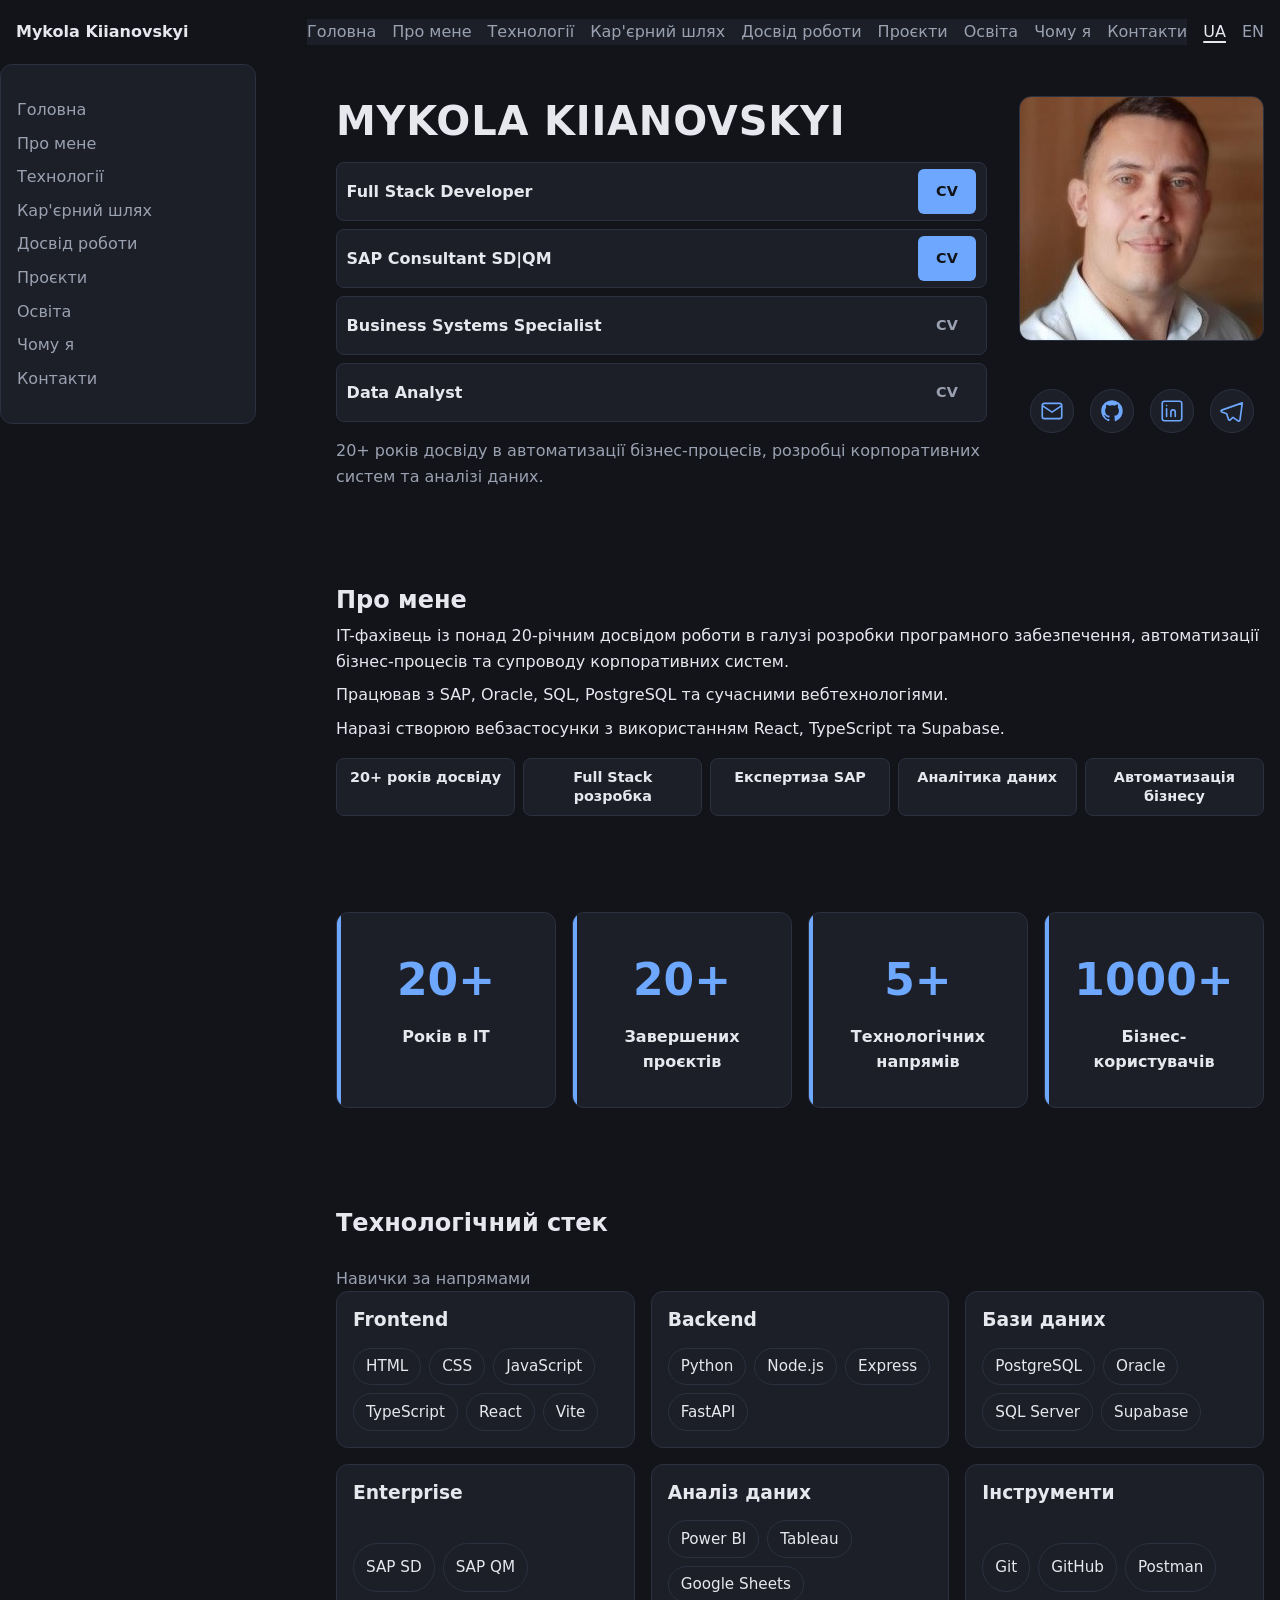
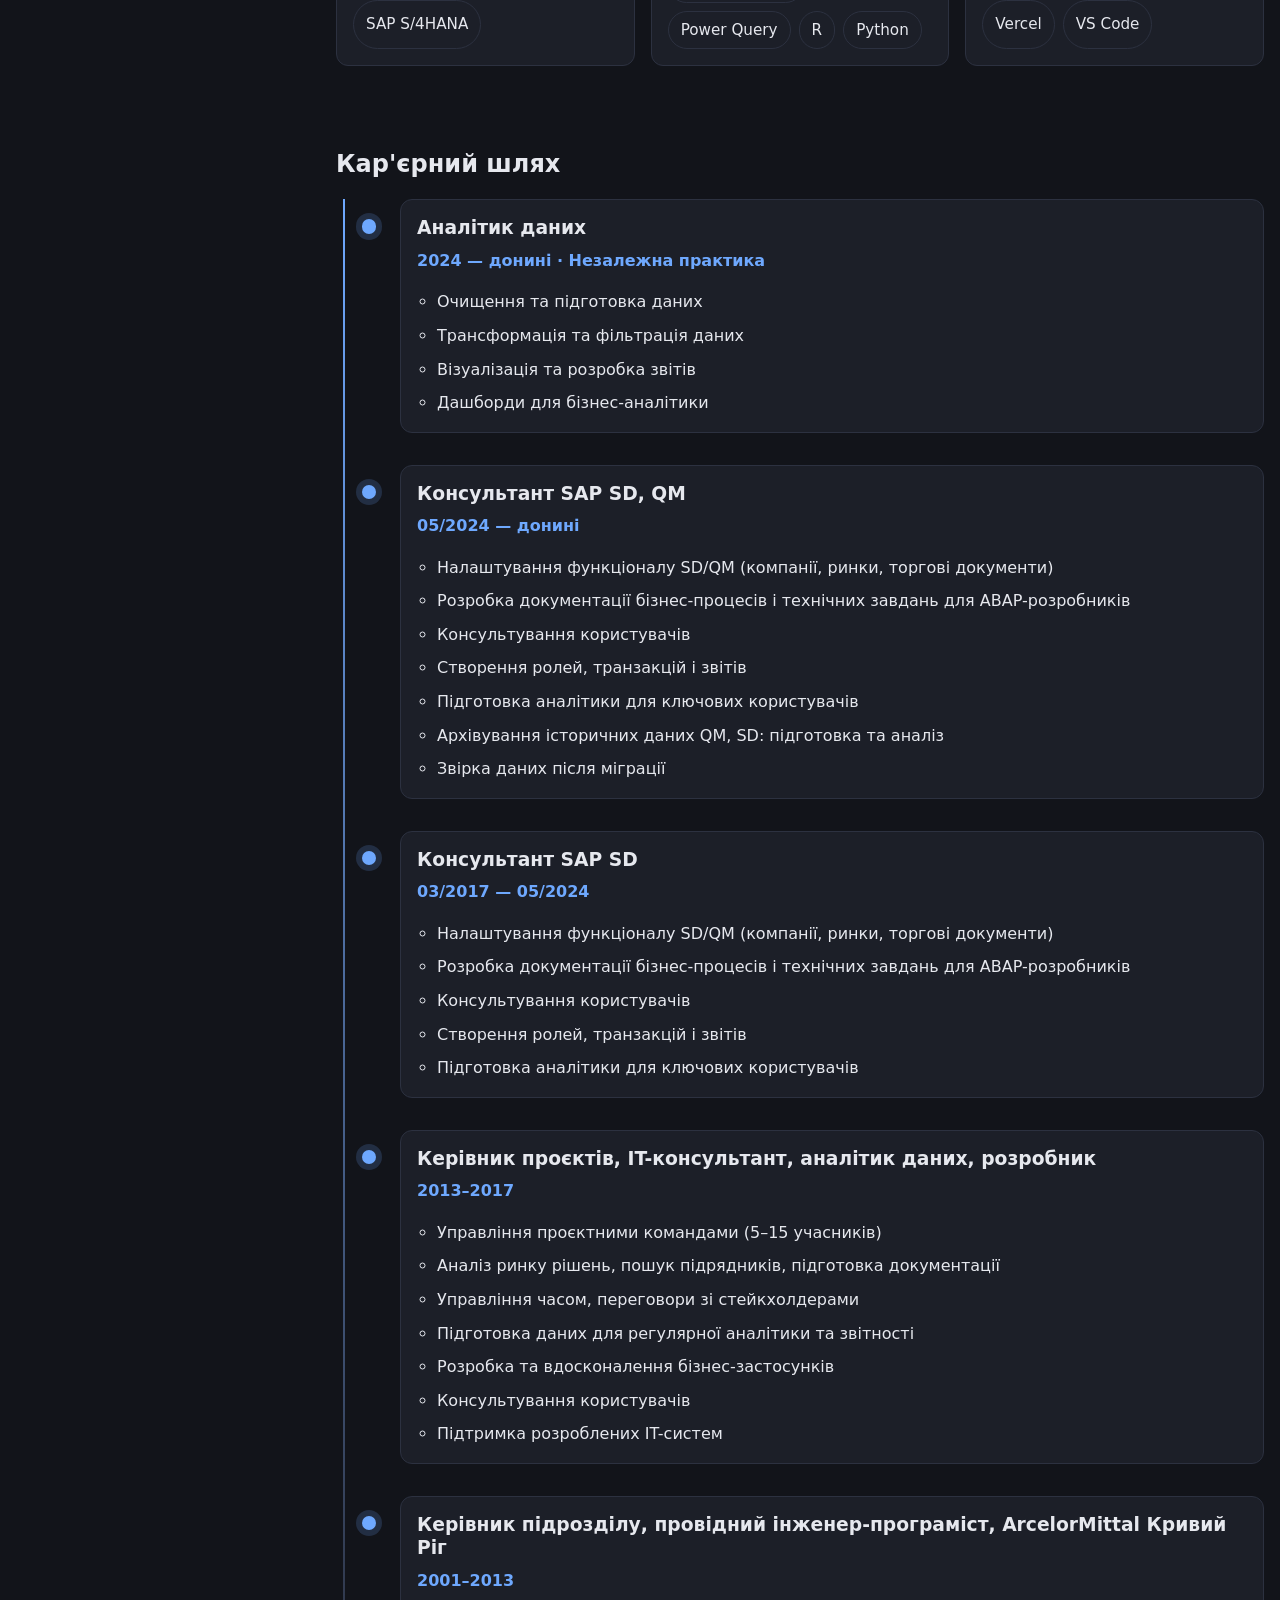
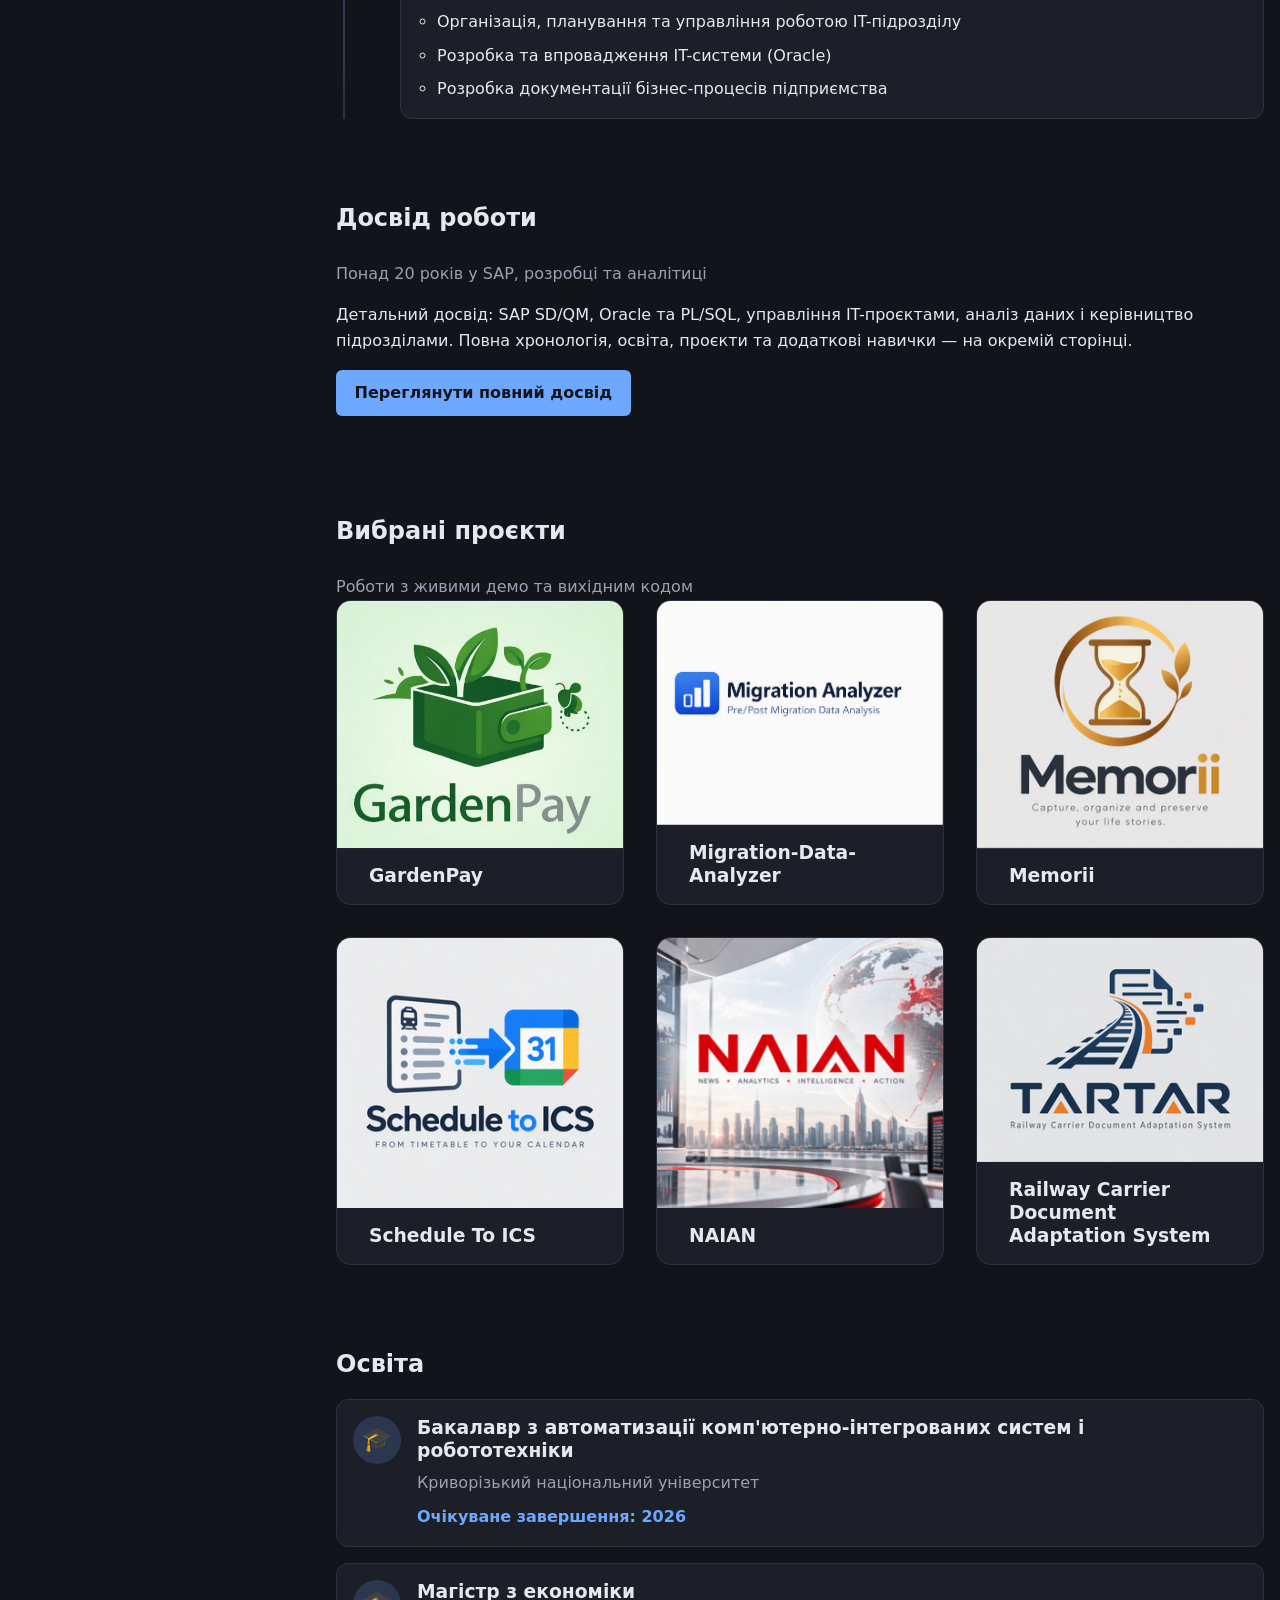
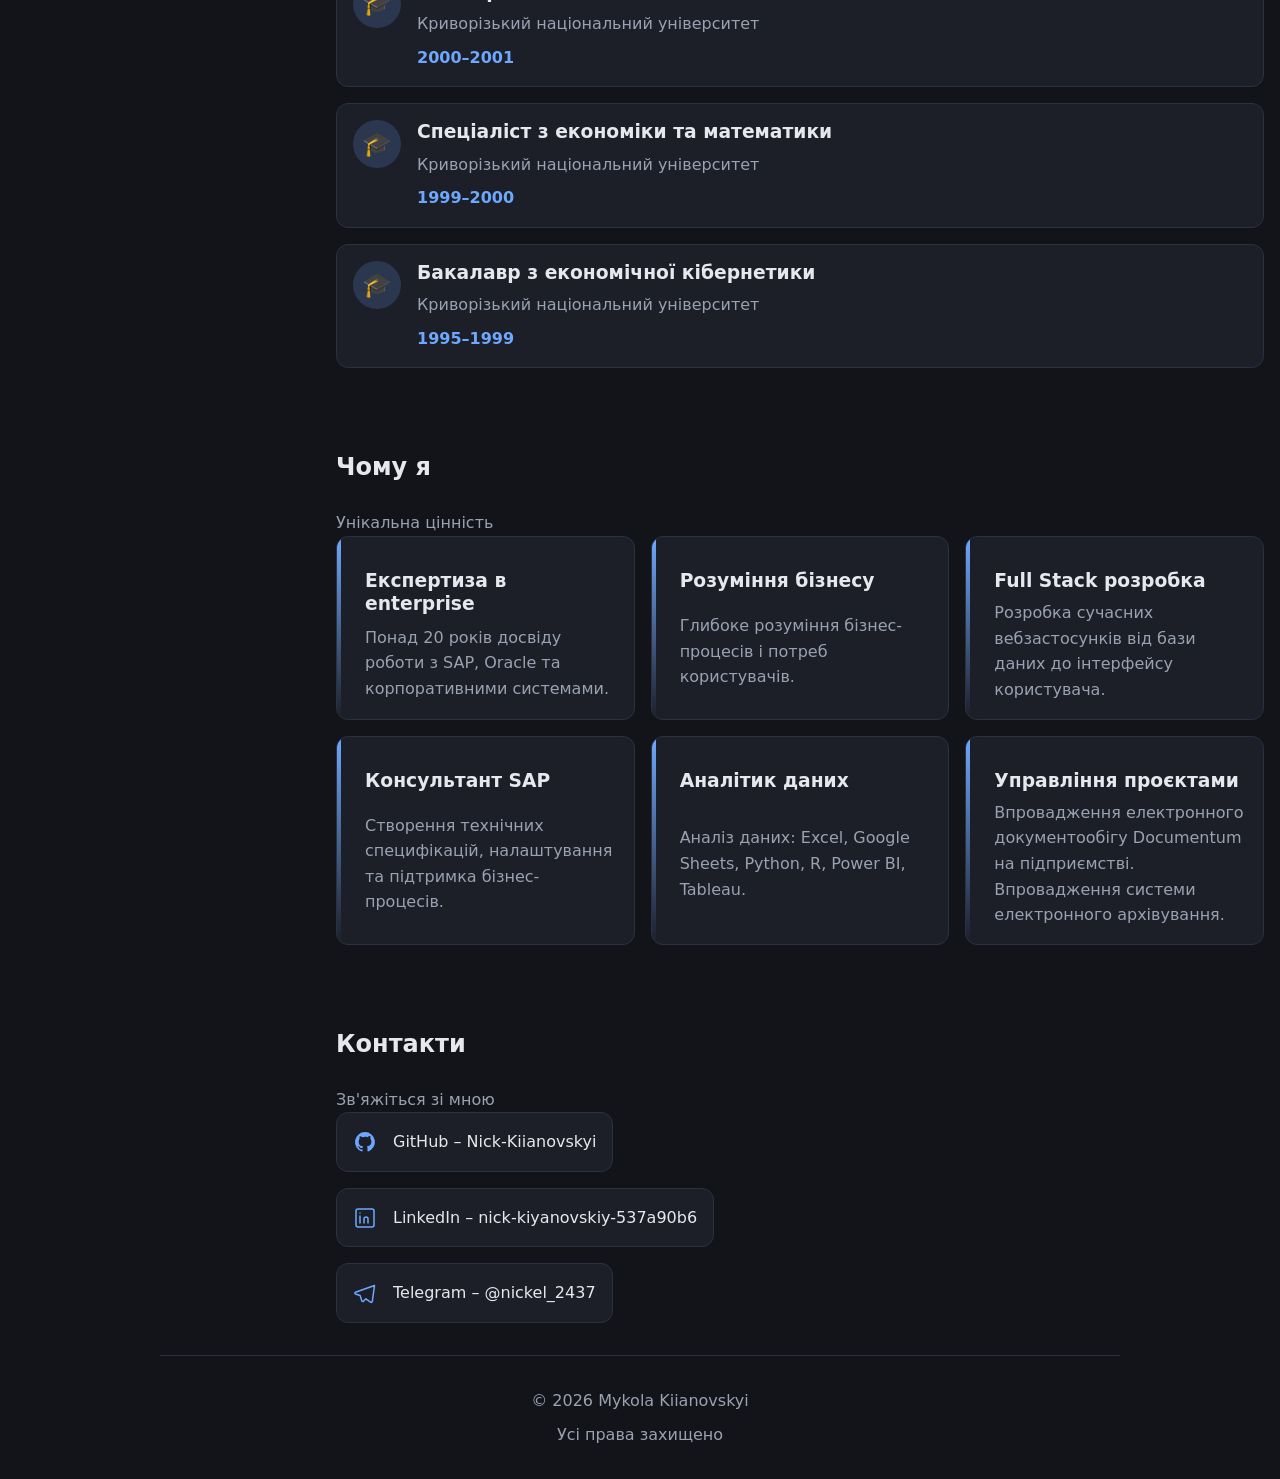
==== commit 972799db: "Finalize bilingual portfolio and work experience pages" ====
--- a/index.html
+++ b/index.html
@@ -1,4 +1,4 @@
-Contact<!doctype html>
+<!doctype html>
 <html lang="uk">
   <head>
     <meta charset="UTF-8" />
@@ -15,120 +15,911 @@
     <link rel="alternate" hreflang="en" href="en/index.html" />
   </head>
   <body>
-      <header class="site-header">
-    <div class="header-inner">
-      <div class="header-spacer"></div>
-      <nav class="lang-nav" aria-label="Language selection">
-        <ul>
-          <li><a href="index.html" hreflang="uk" aria-current="true">UA</a></li>
-          <li><a href="en/index.html" hreflang="en" aria-current="false">EN</a></li>
-        </ul>
-      </nav>
-    </div>
-  </header>
+    <header class="site-header">
+      <div class="header-inner">
+        <a class="site-logo" href="index.html">Mykola Kiianovskyi</a>
+        <input type="checkbox" id="nav-toggle" class="nav-toggle" />
+        <label for="nav-toggle" class="nav-toggle-label"
+          ><span class="visually-hidden">Меню</span></label
+        >
+        <div class="header-menu">
+          <nav class="site-nav" aria-label="Навігація розділами">
+            <ul>
+              <li><a href="#home">Головна</a></li>
+              <li><a href="#about">Про мене</a></li>
+              <li><a href="#stack">Технології</a></li>
+              <li><a href="#timeline">Кар'єрний шлях</a></li>
+              <li><a href="#work_experience">Досвід роботи</a></li>
+              <li><a href="#projects">Проєкти</a></li>
+              <li><a href="#education">Освіта</a></li>
+              <li><a href="#why">Чому я</a></li>
+              <li><a href="#contact">Контакти</a></li>
+            </ul>
+          </nav>
+        </div>
+        <nav class="lang-nav" aria-label="Вибір мови">
+          <ul>
+            <li><a href="index.html" hreflang="uk" aria-current="true">UA</a></li>
+            <li><a href="en/index.html" hreflang="en">EN</a></li>
+          </ul>
+        </nav>
+      </div>
+    </header>
 
     <div class="page-layout">
-    <aside class="sidebar">
-      <nav class="side-nav" aria-label="Section navigation">
-        <ul>
-          <li><a href="#home">Home</a></li>
-          <li><a href="#about">About me</a></li>
-          <li><a href="#projects">Projects</a></li>
-          <li><a href="#stack">Technical Stack</a></li>
-          <li><a href="#timeline">Career Journey</a></li>
-          <li><a href="#education">Education</a></li>
-          <li><a href="#why">Why me</a></li>
-        </ul>
-      </nav>
-    </aside>
-    <main id="home">
-      <section class="hero" id="home" aria-labelledby="hero-heading">
-        <div class="hero-body">
-          <h1 id="hero-heading" class="hero-name">Mikola Kiianovskyi</h1>
-        <p class="hero-tagline">20+ років досвіду в автоматизації бізнес-процесів, розробці корпоративних систем та аналізі даних.</p>
-                  <ul class="hero-positions">
-          <li class="hero-position"><span class="hero-position-title">Full Stack Developer</span> <a class="btn btn-cv" href="files/cv_fullstack_kiianovskyi.pdf" download>CV</a></li>
-          <li class="hero-position"><span class="hero-position-title">SAP Consultant SD|QM</span> <a class="btn btn-cv" href="files/cv_SAP_SD_consultant.pdf" download>CV</a></li>
-          <li class="hero-position"><span class="hero-position-title">Business Systems Specialist</span> <a class="btn btn-cv btn-cv--disabled" href="#" aria-disabled="true" tabindex="-1">CV</a></li>
-          <li class="hero-position"><span class="hero-position-title">Data Analyst</span> <a class="btn btn-cv btn-cv--disabled" href="#" aria-disabled="true" tabindex="-1">CV</a></li>
-        </ul>
-          <p class="hero-description">
-            20+ років досвіду в автоматизації бізнес-процесів, розробці
-            корпоративних систем та аналізі даних.
+      <aside class="sidebar">
+        <nav class="side-nav" aria-label="Навігація розділами">
+          <ul>
+            <li><a href="#home">Головна</a></li>
+            <li><a href="#about">Про мене</a></li>
+            <li><a href="#stack">Технології</a></li>
+            <li><a href="#timeline">Кар'єрний шлях</a></li>
+            <li><a href="#work_experience">Досвід роботи</a></li>
+            <li><a href="#projects">Проєкти</a></li>
+            <li><a href="#education">Освіта</a></li>
+            <li><a href="#why">Чому я</a></li>
+            <li><a href="#contact">Контакти</a></li>
+          </ul>
+        </nav>
+      </aside>
+
+      <main>
+        <section class="hero" id="home" aria-labelledby="hero-heading">
+          <div class="hero-body">
+            <h1 id="hero-heading" class="hero-name">Mykola Kiianovskyi</h1>
+            <ul class="hero-positions">
+              <li class="hero-position">
+                <span class="hero-position-title">Full Stack Developer</span>
+                <a
+                  class="btn btn-cv"
+                  href="files/cv_fullstack_kiianovskyi.pdf"
+                  download
+                  >CV</a
+                >
+              </li>
+              <li class="hero-position">
+                <span class="hero-position-title">SAP Consultant SD|QM</span>
+                <a
+                  class="btn btn-cv"
+                  href="files/cv_SAP_SD_consultant.pdf"
+                  download
+                  >CV</a
+                >
+              </li>
+              <li class="hero-position">
+                <span class="hero-position-title">Business Systems Specialist</span>
+                <a
+                  class="btn btn-cv btn-cv--disabled"
+                  href="#"
+                  aria-disabled="true"
+                  tabindex="-1"
+                  >CV</a
+                >
+              </li>
+              <li class="hero-position">
+                <span class="hero-position-title">Data Analyst</span>
+                <a
+                  class="btn btn-cv btn-cv--disabled"
+                  href="#"
+                  aria-disabled="true"
+                  tabindex="-1"
+                  >CV</a
+                >
+              </li>
+            </ul>
+            <p class="hero-description">
+              20+ років досвіду в автоматизації бізнес-процесів, розробці
+              корпоративних систем та аналізі даних.
+            </p>
+          </div>
+          <div class="hero-media-wrap">
+            <figure class="hero-media">
+              <img
+                class="hero-photo"
+                src="images/foto1.jpg"
+                alt="Професійне фото Миколи Кияновського"
+                width="480"
+                height="480"
+              />
+            </figure>
+            <div class="hero-contacts">
+              <ul class="contact-list contact-list--icons">
+                <li class="contact-item">
+                  <a
+                    class="contact-icon-link"
+                    href="mailto:k.creideiki@gmail.com"
+                    aria-label="Email"
+                    ><svg
+                      class="contact-icon"
+                      width="26"
+                      height="26"
+                      viewBox="0 0 24 24"
+                    >
+                      <rect
+                        x="3"
+                        y="5"
+                        width="18"
+                        height="14"
+                        rx="2"
+                        fill="none"
+                        stroke="currentColor"
+                        stroke-width="1.5"
+                      />
+                      <path
+                        d="M3 7l9 6 9-6"
+                        fill="none"
+                        stroke="currentColor"
+                        stroke-width="1.5"
+                      /></svg
+                  ></a>
+                </li>
+                <li class="contact-item">
+                  <a
+                    class="contact-icon-link"
+                    href="https://github.com/Nick-Kiianovskyi"
+                    target="_blank"
+                    rel="noopener"
+                    aria-label="GitHub"
+                    ><svg
+                      class="contact-icon"
+                      width="26"
+                      height="26"
+                      viewBox="0 0 24 24"
+                    >
+                      <path
+                        d="M12 2a10 10 0 0 0-3.16 19.49c.5.09.68-.22.68-.48v-1.7c-2.78.6-3.37-1.34-3.37-1.34-.45-1.15-1.1-1.46-1.1-1.46-.9-.62.07-.6.07-.6 1 .07 1.53 1.03 1.53 1.03.9 1.52 2.34 1.08 2.91.83.09-.65.35-1.08.63-1.33-2.22-.25-4.55-1.11-4.55-4.94 0-1.09.39-1.98 1.03-2.68-.1-.25-.45-1.27.1-2.64 0 0 .84-.27 2.75 1.02A9.56 9.56 0 0 1 12 6.8c.85 0 1.71.11 2.51.33 1.91-1.29 2.75-1.02 2.75-1.02.55 1.37.2 2.39.1 2.64.64.7 1.03 1.59 1.03 2.68 0 3.84-2.34 4.69-4.57 4.94.36.31.68.92.68 1.85v2.75c0 .27.18.58.69.48A10 10 0 0 0 12 2z"
+                        fill="currentColor"
+                      /></svg
+                  ></a>
+                </li>
+                <li class="contact-item">
+                  <a
+                    class="contact-icon-link"
+                    href="https://www.linkedin.com/in/nick-kiyanovskiy-537a90b6"
+                    target="_blank"
+                    rel="noopener"
+                    aria-label="LinkedIn"
+                    ><svg
+                      class="contact-icon"
+                      width="26"
+                      height="26"
+                      viewBox="0 0 24 24"
+                    >
+                      <rect
+                        x="3"
+                        y="3"
+                        width="18"
+                        height="18"
+                        rx="2"
+                        fill="none"
+                        stroke="currentColor"
+                        stroke-width="1.5"
+                      />
+                      <path
+                        d="M7 10v7M7 7v.01M11 17v-4a2 2 0 1 1 4 0v4"
+                        fill="none"
+                        stroke="currentColor"
+                        stroke-width="1.5"
+                        stroke-linecap="round"
+                      /></svg
+                  ></a>
+                </li>
+                <li class="contact-item">
+                  <a
+                    class="contact-icon-link"
+                    href="https://t.me/nickel_2437"
+                    target="_blank"
+                    rel="noopener"
+                    aria-label="Telegram"
+                    ><svg
+                      class="contact-icon"
+                      width="26"
+                      height="26"
+                      viewBox="0 0 24 24"
+                    >
+                      <path
+                        d="M21.5 4.5L2.5 11.2c-.8.3-.8 1.5 0 1.8l4.6 1.5 1.7 5.3c.2.7 1.1.9 1.6.4l2.5-2.4 4.7 3.4c.6.4 1.5.1 1.7-.6L21.5 4.5z"
+                        fill="none"
+                        stroke="currentColor"
+                        stroke-width="1.5"
+                        stroke-linejoin="round"
+                      /></svg
+                  ></a>
+                </li>
+              </ul>
+            </div>
+          </div>
+        </section>
+
+        <section class="about" id="about" aria-labelledby="about-heading">
+          <h2 id="about-heading">Про мене</h2>
+          <p>
+            IT-фахівець із понад 20-річним досвідом роботи в галузі розробки
+            програмного забезпечення, автоматизації бізнес-процесів та супроводу
+            корпоративних систем.
           </p>
+          <p>
+            Працював з SAP, Oracle, SQL, PostgreSQL та сучасними вебтехнологіями.
+          </p>
+          <p>
+            Наразі створюю вебзастосунки з використанням React, TypeScript та
+            Supabase.
+          </p>
+          <ul class="about-cards">
+            <li class="about-card">20+ років досвіду</li>
+            <li class="about-card">Full Stack розробка</li>
+            <li class="about-card">Експертиза SAP</li>
+            <li class="about-card">Аналітика даних</li>
+            <li class="about-card">Автоматизація бізнесу</li>
+          </ul>
+        </section>
+
+        <section class="statistics" aria-labelledby="stats-heading">
+          <h2 id="stats-heading" class="visually-hidden">Статистика</h2>
+          <ul class="stats-grid">
+            <li class="stat-card">
+              <p class="stat-value">20+</p>
+              <p class="stat-label">Років в IT</p>
+            </li>
+            <li class="stat-card">
+              <p class="stat-value">20+</p>
+              <p class="stat-label">Завершених проєктів</p>
+            </li>
+            <li class="stat-card">
+              <p class="stat-value">5+</p>
+              <p class="stat-label">Технологічних напрямів</p>
+            </li>
+            <li class="stat-card">
+              <p class="stat-value">1000+</p>
+              <p class="stat-label">Бізнес-користувачів</p>
+            </li>
+          </ul>
+        </section>
+
+        <section class="stack" id="stack" aria-labelledby="stack-heading">
+          <header class="section-header">
+            <h2 id="stack-heading">Технологічний стек</h2>
+            <p class="section-subtitle">Навички за напрямами</p>
+          </header>
+          <div class="stack-grid">
+            <article class="stack-group">
+              <h3>Frontend</h3>
+              <ul class="tag-list">
+                <li class="tag">HTML</li>
+                <li class="tag">CSS</li>
+                <li class="tag">JavaScript</li>
+                <li class="tag">TypeScript</li>
+                <li class="tag">React</li>
+                <li class="tag">Vite</li>
+              </ul>
+            </article>
+            <article class="stack-group">
+              <h3>Backend</h3>
+              <ul class="tag-list">
+                <li class="tag">Python</li>
+                <li class="tag">Node.js</li>
+                <li class="tag">Express</li>
+                <li class="tag">FastAPI</li>
+              </ul>
+            </article>
+            <article class="stack-group">
+              <h3>Бази даних</h3>
+              <ul class="tag-list">
+                <li class="tag">PostgreSQL</li>
+                <li class="tag">Oracle</li>
+                <li class="tag">SQL Server</li>
+                <li class="tag">Supabase</li>
+              </ul>
+            </article>
+            <article class="stack-group">
+              <h3>Enterprise</h3>
+              <ul class="tag-list">
+                <li class="tag">SAP SD</li>
+                <li class="tag">SAP QM</li>
+                <li class="tag">SAP S/4HANA</li>
+              </ul>
+            </article>
+            <article class="stack-group">
+              <h3>Аналіз даних</h3>
+              <ul class="tag-list">
+                <li class="tag">Power BI</li>
+                <li class="tag">Tableau</li>
+                <li class="tag">Google Sheets</li>
+                <li class="tag">Power Query</li>
+                <li class="tag">R</li>
+                <li class="tag">Python</li>
+              </ul>
+            </article>
+            <article class="stack-group">
+              <h3>Інструменти</h3>
+              <ul class="tag-list">
+                <li class="tag">Git</li>
+                <li class="tag">GitHub</li>
+                <li class="tag">Postman</li>
+                <li class="tag">Vercel</li>
+                <li class="tag">VS Code</li>
+              </ul>
+            </article>
           </div>
-        <div class="hero-media-wrap">
-          <figure class="hero-media">
-            <img
-              class="hero-photo"
-              src="images/foto1.jpg"
-              alt="Професійне фото Миколи Кияновського"
-              width="480"
-              height="480"
-            />
-          </figure>
-          <div class="hero-contacts">
-            <ul class="contact-list contact-list--icons">
+        </section>
+
+        <section
+          class="timeline-section"
+          id="timeline"
+          aria-labelledby="timeline-heading"
+        >
+          <header class="section-header">
+            <h2 id="timeline-heading">Кар'єрний шлях</h2>
+          </header>
+          <ol class="timeline">
+            <li class="timeline-item">
+              <div class="timeline-marker"></div>
+              <article class="timeline-card">
+                <header class="timeline-card-header">
+                  <h3>Аналітик даних</h3>
+                  <p class="timeline-period">
+                    2024 — донині · Незалежна практика
+                  </p>
+                </header>
+                <ul class="timeline-list">
+                  <li>Очищення та підготовка даних</li>
+                  <li>Трансформація та фільтрація даних</li>
+                  <li>Візуалізація та розробка звітів</li>
+                  <li>Дашборди для бізнес-аналітики</li>
+                </ul>
+              </article>
+            </li>
+            <li class="timeline-item">
+              <div class="timeline-marker"></div>
+              <article class="timeline-card">
+                <header class="timeline-card-header">
+                  <h3>Консультант SAP SD, QM</h3>
+                  <p class="timeline-period">05/2024 — донині</p>
+                </header>
+                <ul class="timeline-list">
+                  <li>
+                    Налаштування функціоналу SD/QM (компанії, ринки, торгові
+                    документи)
+                  </li>
+                  <li>
+                    Розробка документації бізнес-процесів і технічних завдань
+                    для ABAP-розробників
+                  </li>
+                  <li>Консультування користувачів</li>
+                  <li>Створення ролей, транзакцій і звітів</li>
+                  <li>Підготовка аналітики для ключових користувачів</li>
+                  <li>
+                    Архівування історичних даних QM, SD: підготовка та аналіз
+                  </li>
+                  <li>Звірка даних після міграції</li>
+                </ul>
+              </article>
+            </li>
+            <li class="timeline-item">
+              <div class="timeline-marker"></div>
+              <article class="timeline-card">
+                <header class="timeline-card-header">
+                  <h3>Консультант SAP SD</h3>
+                  <p class="timeline-period">03/2017 — 05/2024</p>
+                </header>
+                <ul class="timeline-list">
+                  <li>
+                    Налаштування функціоналу SD/QM (компанії, ринки, торгові
+                    документи)
+                  </li>
+                  <li>
+                    Розробка документації бізнес-процесів і технічних завдань
+                    для ABAP-розробників
+                  </li>
+                  <li>Консультування користувачів</li>
+                  <li>Створення ролей, транзакцій і звітів</li>
+                  <li>Підготовка аналітики для ключових користувачів</li>
+                </ul>
+              </article>
+            </li>
+            <li class="timeline-item">
+              <div class="timeline-marker"></div>
+              <article class="timeline-card">
+                <header class="timeline-card-header">
+                  <h3>
+                    Керівник проєктів, IT-консультант, аналітик даних, розробник
+                  </h3>
+                  <p class="timeline-period">2013–2017</p>
+                </header>
+                <ul class="timeline-list">
+                  <li>Управління проєктними командами (5–15 учасників)</li>
+                  <li>
+                    Аналіз ринку рішень, пошук підрядників, підготовка
+                    документації
+                  </li>
+                  <li>Управління часом, переговори зі стейкхолдерами</li>
+                  <li>
+                    Підготовка даних для регулярної аналітики та звітності
+                  </li>
+                  <li>Розробка та вдосконалення бізнес-застосунків</li>
+                  <li>Консультування користувачів</li>
+                  <li>Підтримка розроблених IT-систем</li>
+                </ul>
+              </article>
+            </li>
+            <li class="timeline-item">
+              <div class="timeline-marker"></div>
+              <article class="timeline-card">
+                <header class="timeline-card-header">
+                  <h3>
+                    Керівник підрозділу, провідний інженер-програміст,
+                    ArcelorMittal Кривий Ріг
+                  </h3>
+                  <p class="timeline-period">2001–2013</p>
+                </header>
+                <ul class="timeline-list">
+                  <li>
+                    Організація, планування та управління роботою IT-підрозділу
+                  </li>
+                  <li>Розробка та впровадження IT-системи (Oracle)</li>
+                  <li>
+                    Розробка документації бізнес-процесів підприємства
+                  </li>
+                </ul>
+              </article>
+            </li>
+          </ol>
+        </section>
+
+        <section
+          class="work-experience"
+          id="work_experience"
+          aria-labelledby="work-experience-heading"
+        >
+          <header class="section-header">
+            <h2 id="work-experience-heading">Досвід роботи</h2>
+            <p class="section-subtitle">
+              Понад 20 років у SAP, розробці та аналітиці
+            </p>
+          </header>
+          <p>
+            Детальний досвід: SAP SD/QM, Oracle та PL/SQL, управління
+            IT-проєктами, аналіз даних і керівництво підрозділами. Повна
+            хронологія, освіта, проєкти та додаткові навички — на окремій
+            сторінці.
+          </p>
+          <p>
+            <a class="btn btn-primary" href="work_experience_UA.html"
+              >Переглянути повний досвід</a
+            >
+          </p>
+        </section>
+
+        <section
+          class="featured"
+          id="projects"
+          aria-labelledby="featured-heading"
+        >
+          <header class="section-header">
+            <h2 id="featured-heading">Вибрані проєкти</h2>
+            <p class="section-subtitle">
+              Роботи з живими демо та вихідним кодом
+            </p>
+          </header>
+          <div class="projects-grid">
+            <article class="project-card">
+              <figure class="project-media">
+                <img
+                  src="images/GP1.jpg"
+                  alt="Прев'ю проєкту GardenPay"
+                  width="640"
+                  height="360"
+                  loading="lazy"
+                  decoding="async"
+                />
+                <figcaption class="project-overlay">
+                  <p class="project-desc">Система обліку садового товариства.</p>
+                  <ul class="project-tags">
+                    <li class="project-tag">React</li>
+                    <li class="project-tag">TypeScript</li>
+                    <li class="project-tag">PostgreSQL</li>
+                    <li class="project-tag">Supabase</li>
+                  </ul>
+                  <div class="project-actions">
+                    <a
+                      class="btn btn-primary"
+                      href="https://garden-pay-seven.vercel.app/"
+                      target="_blank"
+                      rel="noopener"
+                      >Живе демо</a
+                    >
+                    <a
+                      class="btn btn-secondary"
+                      href="https://github.com/Nick-Kiianovskyi/GardenPay"
+                      target="_blank"
+                      rel="noopener"
+                      >GitHub</a
+                    >
+                  </div>
+                </figcaption>
+              </figure>
+              <div class="project-header">
+                <h3>GardenPay</h3>
+              </div>
+            </article>
+
+            <article class="project-card">
+              <figure class="project-media">
+                <img
+                  src="images/MA2.png"
+                  alt="Прев'ю проєкту Migration-Data-Analyzer"
+                  width="640"
+                  height="360"
+                  loading="lazy"
+                  decoding="async"
+                />
+                <figcaption class="project-overlay">
+                  <p class="project-desc">
+                    Аналізатор міграції даних на React, TypeScript, Node.js,
+                    Express і Vite. Вебзастосунок для порівняння наборів даних до
+                    і після міграції.
+                  </p>
+                  <ul class="project-tags">
+                    <li class="project-tag">React</li>
+                    <li class="project-tag">TypeScript</li>
+                    <li class="project-tag">Node.js</li>
+                    <li class="project-tag">Express</li>
+                    <li class="project-tag">Vite</li>
+                  </ul>
+                  <div class="project-actions">
+                    <a
+                      class="btn btn-primary"
+                      href="https://migrato-five.vercel.app/"
+                      target="_blank"
+                      rel="noopener"
+                      >Демо</a
+                    >
+                    <a
+                      class="btn btn-secondary"
+                      href="https://github.com/Nick-Kiianovskyi/Migration-Data-Analyzer"
+                      target="_blank"
+                      rel="noopener"
+                      >GitHub</a
+                    >
+                  </div>
+                </figcaption>
+              </figure>
+              <div class="project-header">
+                <h3>Migration-Data-Analyzer</h3>
+              </div>
+            </article>
+
+            <article class="project-card">
+              <figure class="project-media">
+                <img
+                  src="images/memorii1.png"
+                  alt="Прев'ю проєкту Memorii"
+                  width="640"
+                  height="360"
+                  loading="lazy"
+                  decoding="async"
+                />
+                <figcaption class="project-overlay">
+                  <p class="project-desc">
+                    Платформа для зберігання особистих знань і спогадів.
+                  </p>
+                  <ul class="project-tags">
+                    <li class="project-tag">React</li>
+                    <li class="project-tag">Node.js</li>
+                    <li class="project-tag">PostgreSQL</li>
+                  </ul>
+                  <div class="project-actions">
+                    <a
+                      class="btn btn-primary"
+                      href="https://memorii-gamma.vercel.app/"
+                      target="_blank"
+                      rel="noopener"
+                      >Демо</a
+                    >
+                    <a
+                      class="btn btn-secondary"
+                      href="https://github.com/Nick-Kiianovskyi/memorii"
+                      target="_blank"
+                      rel="noopener"
+                      >GitHub</a
+                    >
+                  </div>
+                </figcaption>
+              </figure>
+              <div class="project-header">
+                <h3>Memorii</h3>
+              </div>
+            </article>
+
+            <article class="project-card">
+              <figure class="project-media">
+                <img
+                  src="images/Conv_ICS1.png"
+                  alt="Прев'ю проєкту Schedule To ICS"
+                  width="640"
+                  height="360"
+                  loading="lazy"
+                  decoding="async"
+                />
+                <figcaption class="project-overlay">
+                  <p class="project-desc">
+                    Конвертер навчальних розкладів з Excel у Google Calendar.
+                  </p>
+                  <ul class="project-tags">
+                    <li class="project-tag">Python</li>
+                    <li class="project-tag">OpenPyXL</li>
+                  </ul>
+                  <div class="project-actions">
+                    <a
+                      class="btn btn-primary"
+                      href="https://conv-schedule.vercel.app/"
+                      target="_blank"
+                      rel="noopener"
+                      >Демо</a
+                    >
+                    <a
+                      class="btn btn-secondary"
+                      href="https://github.com/Nick-Kiianovskyi/Conv_schedule"
+                      target="_blank"
+                      rel="noopener"
+                      >GitHub</a
+                    >
+                  </div>
+                </figcaption>
+              </figure>
+              <div class="project-header">
+                <h3>Schedule To ICS</h3>
+              </div>
+            </article>
+
+            <article class="project-card">
+              <figure class="project-media">
+                <img
+                  src="images/Designer0.png"
+                  alt="Прев'ю проєкту NAIAN"
+                  width="640"
+                  height="360"
+                  loading="lazy"
+                  decoding="async"
+                />
+                <figcaption class="project-overlay">
+                  <p class="project-desc">
+                    Платформа регіональної новинної аналітики.
+                  </p>
+                  <ul class="project-tags">
+                    <li class="project-tag">React 19</li>
+                    <li class="project-tag">TypeScript</li>
+                    <li class="project-tag">Vite</li>
+                    <li class="project-tag">TanStack Query</li>
+                    <li class="project-tag">React Router</li>
+                    <li class="project-tag">FastAPI</li>
+                    <li class="project-tag">Python</li>
+                    <li class="project-tag">SQLAlchemy</li>
+                    <li class="project-tag">PostgreSQL (Supabase)</li>
+                    <li class="project-tag">Celery / APScheduler</li>
+                    <li class="project-tag">RSS + BeautifulSoup</li>
+                    <li class="project-tag">OpenAI API</li>
+                    <li class="project-tag">Vercel + Railway</li>
+                  </ul>
+                  <div class="project-actions">
+                    <a class="btn btn-primary" href="#naian-coming-soon"
+                      >Демо</a
+                    >
+                    <a
+                      class="btn btn-secondary"
+                      href="https://github.com/Nick-Kiianovskyi/NAIAN"
+                      target="_blank"
+                      rel="noopener"
+                      >GitHub</a
+                    >
+                  </div>
+                </figcaption>
+              </figure>
+              <div class="project-header">
+                <h3>NAIAN</h3>
+              </div>
+            </article>
+
+            <article class="project-card">
+              <figure class="project-media">
+                <img
+                  src="images/tartar0.png"
+                  alt="Прев'ю проєкту системи адаптації залізничних документів"
+                  width="640"
+                  height="360"
+                  loading="lazy"
+                  decoding="async"
+                />
+                <figcaption class="project-overlay">
+                  <p class="project-desc">
+                    Автоматизована адаптація актів залізничних перевезень,
+                    отриманих від перевізників.
+                  </p>
+                  <ul class="project-tags">
+                    <li class="project-tag">Excel</li>
+                    <li class="project-tag">VBA</li>
+                    <li class="project-tag">SQL</li>
+                  </ul>
+                  <div class="project-actions">
+                    <a
+                      class="btn btn-secondary"
+                      href="https://github.com/Nick-Kiianovskyi"
+                      target="_blank"
+                      rel="noopener"
+                      >GitHub</a
+                    >
+                  </div>
+                </figcaption>
+              </figure>
+              <div class="project-header">
+                <h3>Railway Carrier Document Adaptation System</h3>
+              </div>
+            </article>
+          </div>
+        </section>
+
+        <div
+          class="notice"
+          id="naian-coming-soon"
+          role="dialog"
+          aria-modal="true"
+          aria-labelledby="naian-coming-soon-title"
+        >
+          <a
+            class="notice-backdrop"
+            href="#projects"
+            aria-label="Закрити сповіщення"
+          ></a>
+          <div class="notice-dialog">
+            <h2 id="naian-coming-soon-title">Проєкт у розробці</h2>
+            <p>
+              Демоверсія NAIAN з'явиться незабаром. Дякую за розуміння!
+            </p>
+            <a class="btn btn-primary" href="#projects">Закрити</a>
+          </div>
+        </div>
+
+        <section class="education" id="education" aria-labelledby="edu-heading">
+          <header class="section-header">
+            <h2 id="edu-heading">Освіта</h2>
+          </header>
+          <div class="edu-grid">
+            <article class="edu-card">
+              <div class="edu-icon" aria-hidden="true">🎓</div>
+              <div class="edu-body">
+                <h3>
+                  Бакалавр з автоматизації комп'ютерно-інтегрованих систем і
+                  робототехніки
+                </h3>
+                <p class="edu-institution">Криворізький національний університет</p>
+                <p class="edu-meta">Очікуване завершення: 2026</p>
+              </div>
+            </article>
+            <article class="edu-card">
+              <div class="edu-icon" aria-hidden="true">🎓</div>
+              <div class="edu-body">
+                <h3>Магістр з економіки</h3>
+                <p class="edu-institution">Криворізький національний університет</p>
+                <p class="edu-meta">2000–2001</p>
+              </div>
+            </article>
+            <article class="edu-card">
+              <div class="edu-icon" aria-hidden="true">🎓</div>
+              <div class="edu-body">
+                <h3>Спеціаліст з економіки та математики</h3>
+                <p class="edu-institution">Криворізький національний університет</p>
+                <p class="edu-meta">1999–2000</p>
+              </div>
+            </article>
+            <article class="edu-card">
+              <div class="edu-icon" aria-hidden="true">🎓</div>
+              <div class="edu-body">
+                <h3>Бакалавр з економічної кібернетики</h3>
+                <p class="edu-institution">Криворізький національний університет</p>
+                <p class="edu-meta">1995–1999</p>
+              </div>
+            </article>
+          </div>
+        </section>
+
+        <section class="why-me" id="why" aria-labelledby="why-heading">
+          <header class="section-header">
+            <h2 id="why-heading">Чому я</h2>
+            <p class="section-subtitle">Унікальна цінність</p>
+          </header>
+          <div class="why-grid">
+            <article class="why-card">
+              <h3>Експертиза в enterprise</h3>
+              <p>
+                Понад 20 років досвіду роботи з SAP, Oracle та корпоративними
+                системами.
+              </p>
+            </article>
+            <article class="why-card">
+              <h3>Розуміння бізнесу</h3>
+              <p>
+                Глибоке розуміння бізнес-процесів і потреб користувачів.
+              </p>
+            </article>
+            <article class="why-card">
+              <h3>Full Stack розробка</h3>
+              <p>
+                Розробка сучасних вебзастосунків від бази даних до інтерфейсу
+                користувача.
+              </p>
+            </article>
+            <article class="why-card">
+              <h3>Консультант SAP</h3>
+              <p>
+                Створення технічних специфікацій, налаштування та підтримка
+                бізнес-процесів.
+              </p>
+            </article>
+            <article class="why-card">
+              <h3>Аналітик даних</h3>
+              <p>
+                Аналіз даних: Excel, Google Sheets, Python, R, Power BI,
+                Tableau.
+              </p>
+            </article>
+            <article class="why-card">
+              <h3>Управління проєктами</h3>
+              <p>
+                Впровадження електронного документообігу Documentum на
+                підприємстві. Впровадження системи електронного архівування.
+              </p>
+            </article>
+          </div>
+        </section>
+
+        <section
+          class="contact-section"
+          id="contact"
+          aria-labelledby="contact-heading"
+        >
+          <header class="section-header">
+            <h2 id="contact-heading">Контакти</h2>
+            <p class="section-subtitle">Зв'яжіться зі мною</p>
+          </header>
+          <div class="contact-layout">
+            <ul class="contact-list">
               <li class="contact-item">
                 <a
-                  class="contact-icon-link"
-                  href="mailto:k.creideiki@gmail.com"
-                  aria-label="Email"
-                  ><svg
-                    class="contact-icon"
-                    width="26"
-                    height="26"
-                    viewBox="0 0 24 24"
-                  >
-                    <rect
-                      x="3"
-                      y="5"
-                      width="18"
-                      height="14"
-                      rx="2"
-                      fill="none"
-                      stroke="currentColor"
-                      stroke-width="1.5"
-                    />
-                    <path
-                      d="M3 7l9 6 9-6"
-                      fill="none"
-                      stroke="currentColor"
-                      stroke-width="1.5"
-                    /></svg
-                ></a>
-              </li>
-              <li class="contact-item">
-                <a
-                  class="contact-icon-link"
+                  class="contact-link"
                   href="https://github.com/Nick-Kiianovskyi"
                   target="_blank"
                   rel="noopener"
-                  aria-label="GitHub"
-                  ><svg
+                >
+                  <svg
                     class="contact-icon"
-                    width="26"
-                    height="26"
+                    width="24"
+                    height="24"
                     viewBox="0 0 24 24"
+                    aria-hidden="true"
+                    focusable="false"
                   >
                     <path
                       d="M12 2a10 10 0 0 0-3.16 19.49c.5.09.68-.22.68-.48v-1.7c-2.78.6-3.37-1.34-3.37-1.34-.45-1.15-1.1-1.46-1.1-1.46-.9-.62.07-.6.07-.6 1 .07 1.53 1.03 1.53 1.03.9 1.52 2.34 1.08 2.91.83.09-.65.35-1.08.63-1.33-2.22-.25-4.55-1.11-4.55-4.94 0-1.09.39-1.98 1.03-2.68-.1-.25-.45-1.27.1-2.64 0 0 .84-.27 2.75 1.02A9.56 9.56 0 0 1 12 6.8c.85 0 1.71.11 2.51.33 1.91-1.29 2.75-1.02 2.75-1.02.55 1.37.2 2.39.1 2.64.64.7 1.03 1.59 1.03 2.68 0 3.84-2.34 4.69-4.57 4.94.36.31.68.92.68 1.85v2.75c0 .27.18.58.69.48A10 10 0 0 0 12 2z"
                       fill="currentColor"
-                    /></svg
-                ></a>
+                    />
+                  </svg>
+                  <span>GitHub – Nick-Kiianovskyi</span>
+                </a>
               </li>
               <li class="contact-item">
                 <a
-                  class="contact-icon-link"
+                  class="contact-link"
                   href="https://www.linkedin.com/in/nick-kiyanovskiy-537a90b6"
                   target="_blank"
                   rel="noopener"
-                  aria-label="LinkedIn"
-                  ><svg
+                >
+                  <svg
                     class="contact-icon"
-                    width="26"
-                    height="26"
+                    width="24"
+                    height="24"
                     viewBox="0 0 24 24"
+                    aria-hidden="true"
+                    focusable="false"
                   >
                     <rect
                       x="3"
@@ -146,21 +937,25 @@
                       stroke="currentColor"
                       stroke-width="1.5"
                       stroke-linecap="round"
-                    /></svg
-                ></a>
+                    />
+                  </svg>
+                  <span>LinkedIn – nick-kiyanovskiy-537a90b6</span>
+                </a>
               </li>
               <li class="contact-item">
                 <a
-                  class="contact-icon-link"
-                  href="https://t.me/k_creideiki"
+                  class="contact-link"
+                  href="https://t.me/nickel_2437"
                   target="_blank"
                   rel="noopener"
-                  aria-label="Telegram"
-                  ><svg
+                >
+                  <svg
                     class="contact-icon"
-                    width="26"
-                    height="26"
+                    width="24"
+                    height="24"
                     viewBox="0 0 24 24"
+                    aria-hidden="true"
+                    focusable="false"
                   >
                     <path
                       d="M21.5 4.5L2.5 11.2c-.8.3-.8 1.5 0 1.8l4.6 1.5 1.7 5.3c.2.7 1.1.9 1.6.4l2.5-2.4 4.7 3.4c.6.4 1.5.1 1.7-.6L21.5 4.5z"
@@ -168,570 +963,21 @@
                       stroke="currentColor"
                       stroke-width="1.5"
                       stroke-linejoin="round"
-                    /></svg
-                ></a>
+                    />
+                  </svg>
+                  <span>Telegram – @nickel_2437</span>
+                </a>
               </li>
             </ul>
           </div>
-        </div>
-      </section>
-
-      <section class="about" id="about" aria-labelledby="about-heading">
-        <h2 id="about-heading">About Me</h2>
-        <p>
-          IT-фахівець із понад 20-річним досвідом роботи в галузі розробки
-          програмного забезпечення, автоматизації бізнес-процесів та супроводу
-          корпоративних систем.
-        </p>
-        <p>
-          Працював з SAP, Oracle, SQL, PostgreSQL та сучасними веб-технологіями.
-        </p>
-        <p>
-          Наразі створюю веб-застосунки з використанням React, TypeScript та
-          Supabase.
-        </p>
-        <ul class="about-cards">
-          <li class="about-card">20+ Years Experience</li>
-          <li class="about-card">Full Stack Development</li>
-          <li class="about-card">SAP Expertise</li>
-          <li class="about-card">Data Analytics</li>
-          <li class="about-card">Business Automation</li>
-        </ul>
-      </section>
-
-      <section class="statistics" aria-labelledby="stats-heading">
-        <h2 id="stats-heading" class="visually-hidden">Statistics</h2>
-        <ul class="stats-grid">
-          <li class="stat-card">
-            <p class="stat-value">20+</p>
-            <p class="stat-label">Years in IT</p>
-          </li>
-          <li class="stat-card">
-            <p class="stat-value">20+</p>
-            <p class="stat-label">Completed Projects</p>
-          </li>
-          <li class="stat-card">
-            <p class="stat-value">5+</p>
-            <p class="stat-label">Technology Domains</p>
-          </li>
-          <li class="stat-card">
-            <p class="stat-value">1000+</p>
-            <p class="stat-label">Business Users Supported</p>
-          </li>
-        </ul>
-      </section>
-
-      <section class="stack" id="stack" aria-labelledby="stack-heading">
-        <header class="section-header">
-          <h2 id="stack-heading">Technical Stack</h2>
-          <p class="section-subtitle">Skills grouped by focus areas</p>
-        </header>
-        <div class="stack-grid">
-          <article class="stack-group">
-            <h3>Frontend</h3>
-            <ul class="tag-list">
-              <li class="tag">HTML</li>
-              <li class="tag">CSS</li>
-              <li class="tag">JavaScript</li>
-              <li class="tag">TypeScript</li>
-              <li class="tag">React</li>
-              <li class="tag">Vite</li>
-            </ul>
-          </article>
-          <article class="stack-group">
-            <h3>Backend</h3>
-            <ul class="tag-list">
-              <li class="tag">Python</li>
-              <li class="tag">Node.js</li>
-              <li class="tag">Express</li>
-              <li class="tag">FastAPI</li>
-            </ul>
-          </article>
-          <article class="stack-group">
-            <h3>Databases</h3>
-            <ul class="tag-list">
-              <li class="tag">PostgreSQL</li>
-              <li class="tag">Oracle</li>
-              <li class="tag">SQL Server</li>
-              <li class="tag">Supabase</li>
-            </ul>
-          </article>
-          <article class="stack-group">
-            <h3>Enterprise</h3>
-            <ul class="tag-list">
-              <li class="tag">SAP SD</li>
-              <li class="tag">SAP QM</li>
-              <li class="tag">SAP S/4HANA</li>
-            </ul>
-          </article>
-          <article class="stack-group">
-            <h3>Tools</h3>
-            <ul class="tag-list">
-              <li class="tag">Git</li>
-              <li class="tag">GitHub</li>
-              <li class="tag">Postman</li>
-              <li class="tag">Vercel</li>
-              <li class="tag">VS Code</li>
-            </ul>
-          </article>
-        </div>
-      </section>
-
-      <section
-        class="featured" id="projects"
-        id="projects"
-        aria-labelledby="featured-heading"
-      >
-        <header class="section-header">
-          <h2 id="featured-heading">Featured Projects</h2>
-          <p class="section-subtitle">
-            Selected works with live demos and source code
-          </p>
-        </header>
-        <div class="projects-grid">
-          <article class="project-card">
-            <figure class="project-media">
-              <img
-                src="images/GP1.jpg"
-                alt="GardenPay project preview"
-                width="640"
-                height="360"
-              />
-              <figcaption class="project-overlay">
-                <p class="project-desc">Система учета садового товарищества.</p>
-                <ul class="project-tags">
-                  <li class="project-tag">React</li>
-                  <li class="project-tag">TypeScript</li>
-                  <li class="project-tag">PostgreSQL</li>
-                  <li class="project-tag">Supabase</li>
-                </ul>
-                <div class="project-actions">
-                  <a
-                    class="btn btn-primary"
-                    href="https://garden-pay-seven.vercel.app/"
-                    target="_blank"
-                    rel="noopener"
-                    >Live Demo</a
-                  >
-                  <a
-                    class="btn btn-secondary"
-                    href="https://github.com/Nick-Kiianovskyi/GardenPay"
-                    target="_blank"
-                    rel="noopener"
-                    >GitHub</a
-                  >
-                </div>
-              </figcaption>
-            </figure>
-            <div class="project-header">
-              <h3>GardenPay</h3>
-            </div>
-          </article>
-
-          <article class="project-card">
-            <figure class="project-media">
-              <img
-                src="images/MA2.png"
-                alt="Migration-Data-Analyzer project preview"
-                width="640"
-                height="360"
-              />
-              <figcaption class="project-overlay">
-                <p class="project-desc">
-                  Data migration analyzer developed with React, TypeScript,
-                  Node.js, Express and Vite. Web application for comparing
-                  datasets before and after migration.
-                </p>
-                <ul class="project-tags">
-                  <li class="project-tag">React</li>
-                  <li class="project-tag">TypeScript</li>
-                  <li class="project-tag">Node.js</li>
-                  <li class="project-tag">Express</li>
-                  <li class="project-tag">Vite</li>
-                </ul>
-                <div class="project-actions">
-                  <a
-                    class="btn btn-primary"
-                    href="https://migrato-five.vercel.app/"
-                    target="_blank"
-                    rel="noopener"
-                    >Demo</a
-                  >
-                  <a
-                    class="btn btn-secondary"
-                    href="https://github.com/Nick-Kiianovskyi/Migration-Data-Analyzer"
-                    target="_blank"
-                    rel="noopener"
-                    >GitHub</a
-                  >
-                </div>
-              </figcaption>
-            </figure>
-            <div class="project-header">
-              <h3>Migration-Data-Analyzer</h3>
-            </div>
-          </article>
-
-          <article class="project-card">
-            <figure class="project-media">
-              <img
-                src="images/memorii1.pngdd"
-                alt="Memorii project preview"
-                width="640"
-                height="360"
-              />
-              <figcaption class="project-overlay">
-                <p class="project-desc">
-                  Платформа для хранения личных знаний и воспоминаний.
-                </p>
-                <ul class="project-tags">
-                  <li class="project-tag">React</li>
-                  <li class="project-tag">Node.js</li>
-                  <li class="project-tag">PostgreSQL</li>
-                </ul>
-                <div class="project-actions">
-                  <a
-                    class="btn btn-primary"
-                    href="https://memorii-gamma.vercel.app/"
-                    target="_blank"
-                    rel="noopener"
-                    >Demo</a
-                  >
-                  <a
-                    class="btn btn-secondary"
-                    href="https://github.com/Nick-Kiianovskyi/memorii"
-                    target="_blank"
-                    rel="noopener"
-                    >GitHub</a
-                  >
-                </div>
-              </figcaption>
-            </figure>
-            <div class="project-header">
-              <h3>Memorii</h3>
-            </div>
-          </article>
-
-          <article class="project-card">
-            <figure class="project-media">
-              <img
-                src="images/Conv_ICS1.png"
-                alt="Schedule To ICS project preview"
-                width="640"
-                height="360"
-              />
-              <figcaption class="project-overlay">
-                <p class="project-desc">
-                  Excel Schedule to Google Calendar Converter.
-                </p>
-                <ul class="project-tags">
-                  <li class="project-tag">Python</li>
-                  <li class="project-tag">OpenPyXL</li>
-                </ul>
-                <div class="project-actions">
-                  <a
-                    class="btn btn-primary"
-                    href="https://conv-schedule.vercel.app/"
-                    target="_blank"
-                    rel="noopener"
-                    >Demo</a
-                  >
-                  <a
-                    class="btn btn-secondary"
-                    href="https://github.com/Nick-Kiianovskyi/Conv_schedule"
-                    target="_blank"
-                    rel="noopener"
-                    >GitHub</a
-                  >
-                </div>
-              </figcaption>
-            </figure>
-            <div class="project-header">
-              <h3>Schedule To ICS</h3>
-            </div>
-          </article>
-
-          <article class="project-card">
-            <figure class="project-media">
-              <img
-                src="images/Designer0.png"
-                alt="NAIAN project preview"
-                width="640"
-                height="360"
-              />
-              <figcaption class="project-overlay">
-                <p class="project-desc">Regional News Intelligence Platform</p>
-                <ul class="project-tags">
-                  <li class="project-tag">React 19</li>
-                  <li class="project-tag">TypeScript</li>
-                  <li class="project-tag">Vite</li>
-                  <li class="project-tag">TanStack Query</li>
-                  <li class="project-tag">React Router</li>
-                  <li class="project-tag">FastAPI</li>
-                  <li class="project-tag">Python</li>
-                  <li class="project-tag">SQLAlchemy</li>
-                  <li class="project-tag">PostgreSQL (Supabase)</li>
-                  <li class="project-tag">Celery/ APScheduler</li>
-                  <li class="project-tag">RSS + BeautifulSoup</li>
-                  <li class="project-tag">OpenAI API</li>
-                  <li class="project-tag">Vercel + Railway</li>
-                </ul>
-                <div class="project-actions">
-                  <a
-                    class="btn btn-primary"
-                    href="https://conv-schedule.vercel.app/"
-                    target="_blank"
-                    rel="noopener"
-                    >Demo</a
-                  >
-                  <a
-                    class="btn btn-secondary"
-                    href="https://github.com/Nick-Kiianovskyi/NAIAN"
-                    target="_blank"
-                    rel="noopener"
-                    >GitHub</a
-                  >
-                </div>
-              </figcaption>
-            </figure>
-            <div class="project-header">
-              <h3>NAIAN</h3>
-            </div>
-          </article>
-
-          <article class="project-card">
-            <figure class="project-media">
-              <img
-                src="images/tartar0.png"
-                alt="Railway Carrier Document Adaptation System project preview"
-                width="640"
-                height="360"
-              />
-              <figcaption class="project-overlay">
-                <p class="project-desc">
-                  Automated adaptation of railway transportatiom acts recieved
-                  from carries
-                </p>
-                <ul class="project-tags">
-                  <li class="project-tag">Excel</li>
-                  <li class="project-tag">VBA</li>
-                  <li class="project-tag">SQL</li>
-                </ul>
-                <div class="project-actions">
-                  <a
-                    class="btn btn-secondary"
-                    href="https://github.com/Nick-Kiianovskyi"
-                    target="_blank"
-                    rel="noopener"
-                    >GitHub</a
-                  >
-                </div>
-              </figcaption>
-            </figure>
-            <div class="project-header">
-              <h3>Railway Carrier Document Adaptation System</h3>
-            </div>
-          </article>
-        </div>
-      </section>
-
-      <section class="education" id="education" aria-labelledby="edu-heading">
-        <header class="section-header">
-          <h2 id="edu-heading">Education</h2>
-        </header>
-        <div class="edu-grid">
-          <article class="edu-card">
-            <div class="edu-icon" aria-hidden="true">🎓</div>
-            <div class="edu-body">
-              <h3>
-                Bachelor's Degree in Automation of Computer-Integrated Systems
-                and Robotics
-              </h3>
-              <p class="edu-institution">Kryvyi Rih National University</p>
-              <p class="edu-meta">Expected Graduation: 2026</p>
-            </div>
-          </article>
-          <article class="edu-card">
-            <div class="edu-icon" aria-hidden="true">🎓</div>
-            <div class="edu-body">
-              <h3>Master's Degree in Economics</h3>
-              <p class="edu-institution">Kryvyi Rih National University</p>
-              <p class="edu-meta">2000–2001</p>
-            </div>
-          </article>
-          <article class="edu-card">
-            <div class="edu-icon" aria-hidden="true">🎓</div>
-            <div class="edu-body">
-              <h3>Specialist Degree in Economics and Mathematics</h3>
-              <p class="edu-institution">Kryvyi Rih National University</p>
-              <p class="edu-meta">1999–2000</p>
-            </div>
-          </article>
-          <article class="edu-card">
-            <div class="edu-icon" aria-hidden="true">🎓</div>
-            <div class="edu-body">
-              <h3>Bachelor's Degree in Economic Cybernetics</h3>
-              <p class="edu-institution">Kryvyi Rih National University</p>
-              <p class="edu-meta">1995–1999</p>
-            </div>
-          </article>
-        </div>
-      </section>
-
-      <section class="why-me" id="why" aria-labelledby="why-heading">
-        <header class="section-header">
-          <h2 id="why-heading">Why Me</h2>
-          <p class="section-subtitle">Unique value proposition</p>
-        </header>
-        <div class="why-grid">
-          <article class="why-card">
-            <h3>Enterprise Expertise</h3>
-            <p>
-              Более 20 лет опыта работы с SAP, Oracle и корпоративными
-              системами.
-            </p>
-          </article>
-          <article class="why-card">
-            <h3>Business Understanding</h3>
-            <p>
-              Глубокое понимание бизнес-процессов и требований пользователей.
-            </p>
-          </article>
-          <article class="why-card">
-            <h3>Full Stack Development</h3>
-            <p>
-              Разработка современных веб-приложений от базы данных до
-              пользовательского интерфейса.
-            </p>
-          </article>
-          <article class="why-card">
-            <h3>SAP consultant</h3>
-            <p>
-              Созадание технических спецификаций, настройка и поддержка бизнес
-              процессов
-            </p>
-          </article>
-          <article class="why-card">
-            <h3>Data analyst</h3>
-            <p>
-              Анализ данных: Excel, Google Sheets, Python, R, Power BI, Tableau
-            </p>
-          </article>
-          <article class="why-card">
-            <h3>Project management</h3>
-            <p>
-              Реализация внедрения электронного документооборота Documentum на
-              предприятии. Внедрение системы электронного архивирования
-            </p>
-          </article>
-        </div>
-      </section>
-
-      <section
-        class="contact-section"
-        id="contact"
-        aria-labelledby="contact-heading"
-      >
-        <header class="section-header">
-          <h2 id="contact-heading">Contact</h2>
-          <p class="section-subtitle">Get in touch</p>
-        </header>
-        <div class="contact-layout">
-          <ul class="contact-list">
-            <li class="contact-item">
-              <a
-                class="contact-link"
-                href="https://github.com/Nick-Kiianovskyi"
-                target="_blank"
-                rel="noopener"
-              >
-                <svg
-                  class="contact-icon"
-                  width="24"
-                  height="24"
-                  viewBox="0 0 24 24"
-                  aria-hidden="true"
-                  focusable="false"
-                >
-                  <path
-                    d="M12 2a10 10 0 0 0-3.16 19.49c.5.09.68-.22.68-.48v-1.7c-2.78.6-3.37-1.34-3.37-1.34-.45-1.15-1.1-1.46-1.1-1.46-.9-.62.07-.6.07-.6 1 .07 1.53 1.03 1.53 1.03.9 1.52 2.34 1.08 2.91.83.09-.65.35-1.08.63-1.33-2.22-.25-4.55-1.11-4.55-4.94 0-1.09.39-1.98 1.03-2.68-.1-.25-.45-1.27.1-2.64 0 0 .84-.27 2.75 1.02A9.56 9.56 0 0 1 12 6.8c.85 0 1.71.11 2.51.33 1.91-1.29 2.75-1.02 2.75-1.02.55 1.37.2 2.39.1 2.64.64.7 1.03 1.59 1.03 2.68 0 3.84-2.34 4.69-4.57 4.94.36.31.68.92.68 1.85v2.75c0 .27.18.58.69.48A10 10 0 0 0 12 2z"
-                    fill="currentColor"
-                  />
-                </svg>
-                <span>GitHub – Nick-Kiianovskyi</span>
-              </a>
-            </li>
-            <li class="contact-item">
-              <a
-                class="contact-link"
-                href="https://www.linkedin.com/in/nick-kiyanovskiy-537a90b6"
-                target="_blank"
-                rel="noopener"
-              >
-                <svg
-                  class="contact-icon"
-                  width="24"
-                  height="24"
-                  viewBox="0 0 24 24"
-                  aria-hidden="true"
-                  focusable="false"
-                >
-                  <rect
-                    x="3"
-                    y="3"
-                    width="18"
-                    height="18"
-                    rx="2"
-                    fill="none"
-                    stroke="currentColor"
-                    stroke-width="1.5"
-                  />
-                  <path
-                    d="M7 10v7M7 7v.01M11 17v-4a2 2 0 1 1 4 0v4"
-                    fill="none"
-                    stroke="currentColor"
-                    stroke-width="1.5"
-                    stroke-linecap="round"
-                  />
-                </svg>
-                <span>LinkedIn – nick-kiyanovskiy-537a90b6</span>
-              </a>
-            </li>
-            <li class="contact-item">
-              <a
-                class="contact-link"
-                href="https://t.me/k_creideiki"
-                target="_blank"
-                rel="noopener"
-              >
-                <svg
-                  class="contact-icon"
-                  width="24"
-                  height="24"
-                  viewBox="0 0 24 24"
-                  aria-hidden="true"
-                  focusable="false"
-                >
-                  <path
-                    d="M21.5 4.5L2.5 11.2c-.8.3-.8 1.5 0 1.8l4.6 1.5 1.7 5.3c.2.7 1.1.9 1.6.4l2.5-2.4 4.7 3.4c.6.4 1.5.1 1.7-.6L21.5 4.5z"
-                    fill="none"
-                    stroke="currentColor"
-                    stroke-width="1.5"
-                    stroke-linejoin="round"
-                  />
-                </svg>
-                <span>Telegram – @k_creideiki</span>
-              </a>
-            </li>
-          </ul>
-        </div>
-      </section>
-    </main>
+        </section>
+      </main>
+    </div>
 
     <footer class="site-footer">
       <div class="footer-inner">
-        <p>© 2026 Nikolay Kiyanovskiy</p>
-        <p>All Rights Reserved</p>
+        <p>© 2026 Mykola Kiianovskyi</p>
+        <p>Усі права захищено</p>
       </div>
     </footer>
   </body>
--- a/css/style.css
+++ b/css/style.css
@@ -12,7 +12,7 @@
   --space-lg: 2rem;
   --space-xl: 4rem;
   --content-width: 60rem;
-  --header-height: 3.5rem;
+  --header-height: 3.75rem;
 }
 
 *,
@@ -580,6 +580,25 @@
   pointer-events: auto;
 }
 
+/* Touch devices have no hover: keep project details and links visible. */
+@media (hover: none) {
+  .project-overlay {
+    opacity: 1;
+    pointer-events: auto;
+    justify-content: flex-end;
+    background: linear-gradient(
+      to top,
+      rgba(18, 20, 26, 0.96),
+      rgba(18, 20, 26, 0.55)
+    );
+  }
+
+  .project-card:hover .project-media img {
+    filter: none;
+    transform: none;
+  }
+}
+
 .project-desc {
   margin: 0;
   color: var(--color-text);
@@ -852,36 +871,32 @@
 
 .about {
   display: grid;
-  gap: var(--space-md);
+  gap: var(--space-sm);
+}
+
+.about h2,
+.about p {
+  margin: 0;
 }
 
 .about-cards {
   display: grid;
-  grid-template-columns: 1fr;
-  gap: var(--space-md);
+  grid-template-columns: repeat(auto-fit, minmax(8.5rem, 1fr));
+  gap: var(--space-sm);
+  margin-top: var(--space-sm);
   padding: 0;
   list-style: none;
 }
 
 .about-card {
-  padding: var(--space-md);
+  padding: 0.6rem var(--space-sm);
   background-color: var(--color-surface);
   border: 1px solid var(--color-border);
   border-radius: 0.5rem;
   text-align: center;
   font-weight: 600;
-}
-
-@media (min-width: 48rem) {
-  .about-cards {
-    grid-template-columns: repeat(2, 1fr);
-  }
-}
-
-@media (min-width: 64rem) {
-  .about-cards {
-    grid-template-columns: repeat(3, 1fr);
-  }
+  font-size: 0.9rem;
+  line-height: 1.3;
 }
 
 @media (min-width: 48rem) {
@@ -965,6 +980,9 @@
     justify-content: flex-end;
     max-width: 90rem;
   }
+  .site-logo {
+    margin-right: auto;
+  }
   .page-layout {
     grid-template-columns: 16rem 1fr;
     max-width: 90rem;
@@ -1019,9 +1037,9 @@
   color: var(--color-text-muted);
 }
 
-/* --- Tablet and up --- */
-
-@media (min-width: 48rem) {
+/* --- Desktop header navigation --- */
+
+@media (min-width: 72rem) {
   :root {
     --header-height: 4rem;
   }
@@ -1051,3 +1069,47 @@
     grid-template-columns: repeat(2, 1fr);
   }
 }
+
+/* --- CSS-only notice dialog (NAIAN "coming soon") --- */
+
+.notice {
+  display: none;
+  position: fixed;
+  inset: 0;
+  z-index: 300;
+  place-items: center;
+  padding: var(--space-md);
+}
+
+.notice:target {
+  display: grid;
+}
+
+.notice-backdrop {
+  position: absolute;
+  inset: 0;
+  background-color: rgba(0, 0, 0, 0.65);
+}
+
+.notice-dialog {
+  position: relative;
+  z-index: 1;
+  width: min(100%, 28rem);
+  padding: var(--space-lg);
+  background-color: var(--color-surface);
+  border: 1px solid var(--color-border);
+  border-radius: 0.75rem;
+  box-shadow: 0 20px 50px rgba(0, 0, 0, 0.5);
+}
+
+.notice-dialog h2 {
+  margin-top: 0;
+}
+
+.notice-dialog p {
+  color: var(--color-text-muted);
+}
+
+.notice-dialog .btn {
+  margin-top: var(--space-md);
+}
--- a/css/print.css
+++ b/css/print.css
@@ -12,7 +12,8 @@
 
 .site-header,
 .lang-nav,
-.site-footer {
+.site-footer,
+.sidebar {
   display: none;
 }
 
@@ -26,9 +27,57 @@
   text-decoration: none;
 }
 
-.card {
+.card,
+.project-card,
+.why-card,
+.edu-card,
+.stat-card,
+.stack-group,
+.timeline-card,
+.about-card,
+.resume-list > li {
   border: 1px solid #999999;
   background-color: #ffffff;
+  color: #000000;
+  box-shadow: none;
+}
+
+.project-card {
+  min-height: 0;
+}
+
+.project-media {
+  min-height: 0;
+}
+
+.project-media img {
+  position: static;
+  width: 100%;
+  height: auto;
+}
+
+.project-overlay {
+  position: static;
+  opacity: 1 !important;
+  pointer-events: auto;
+  transition: none !important;
+  background: none;
+}
+
+.project-card:hover .project-media img {
+  filter: none;
+  transform: none;
+}
+
+.project-card,
+.why-card,
+.edu-card,
+.stat-card,
+.stack-group,
+.timeline-card,
+.about-card,
+.resume-list > li {
+  break-inside: avoid;
 }
 
 a[href^="http"]::after,
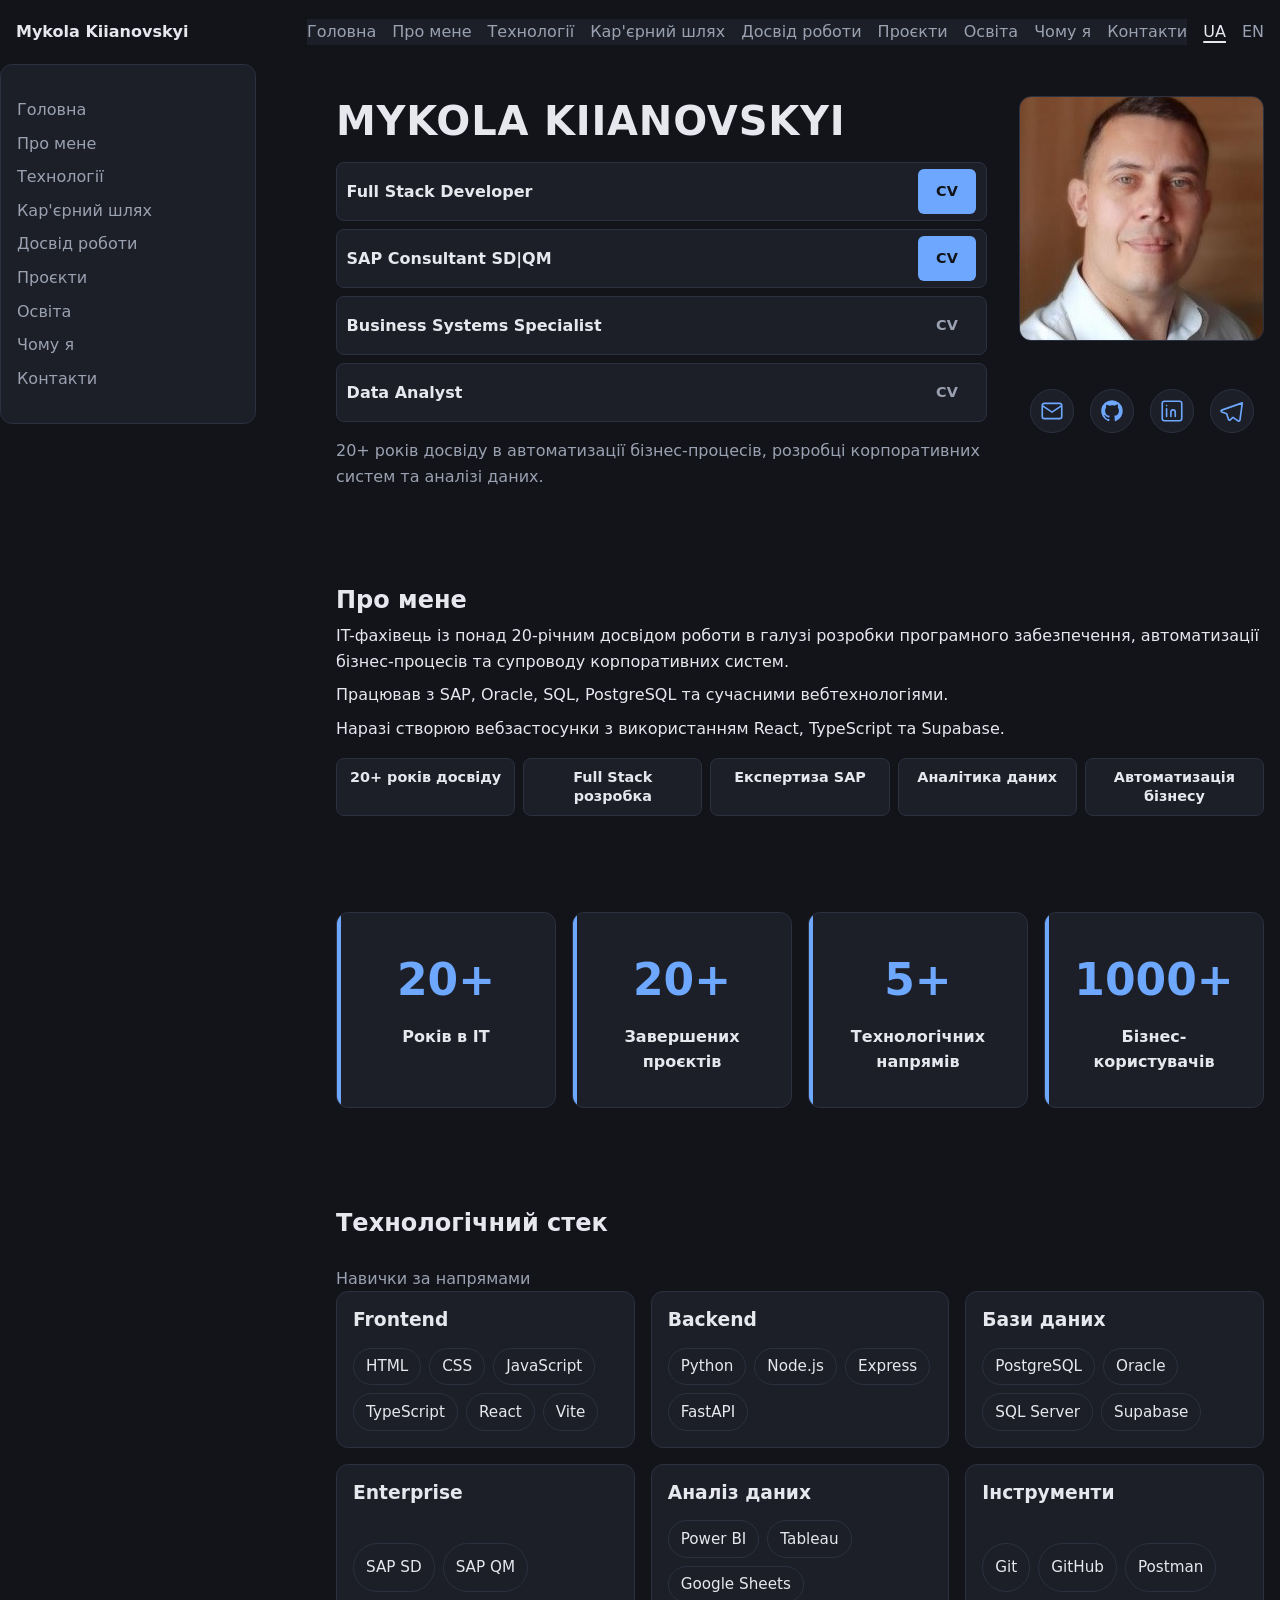
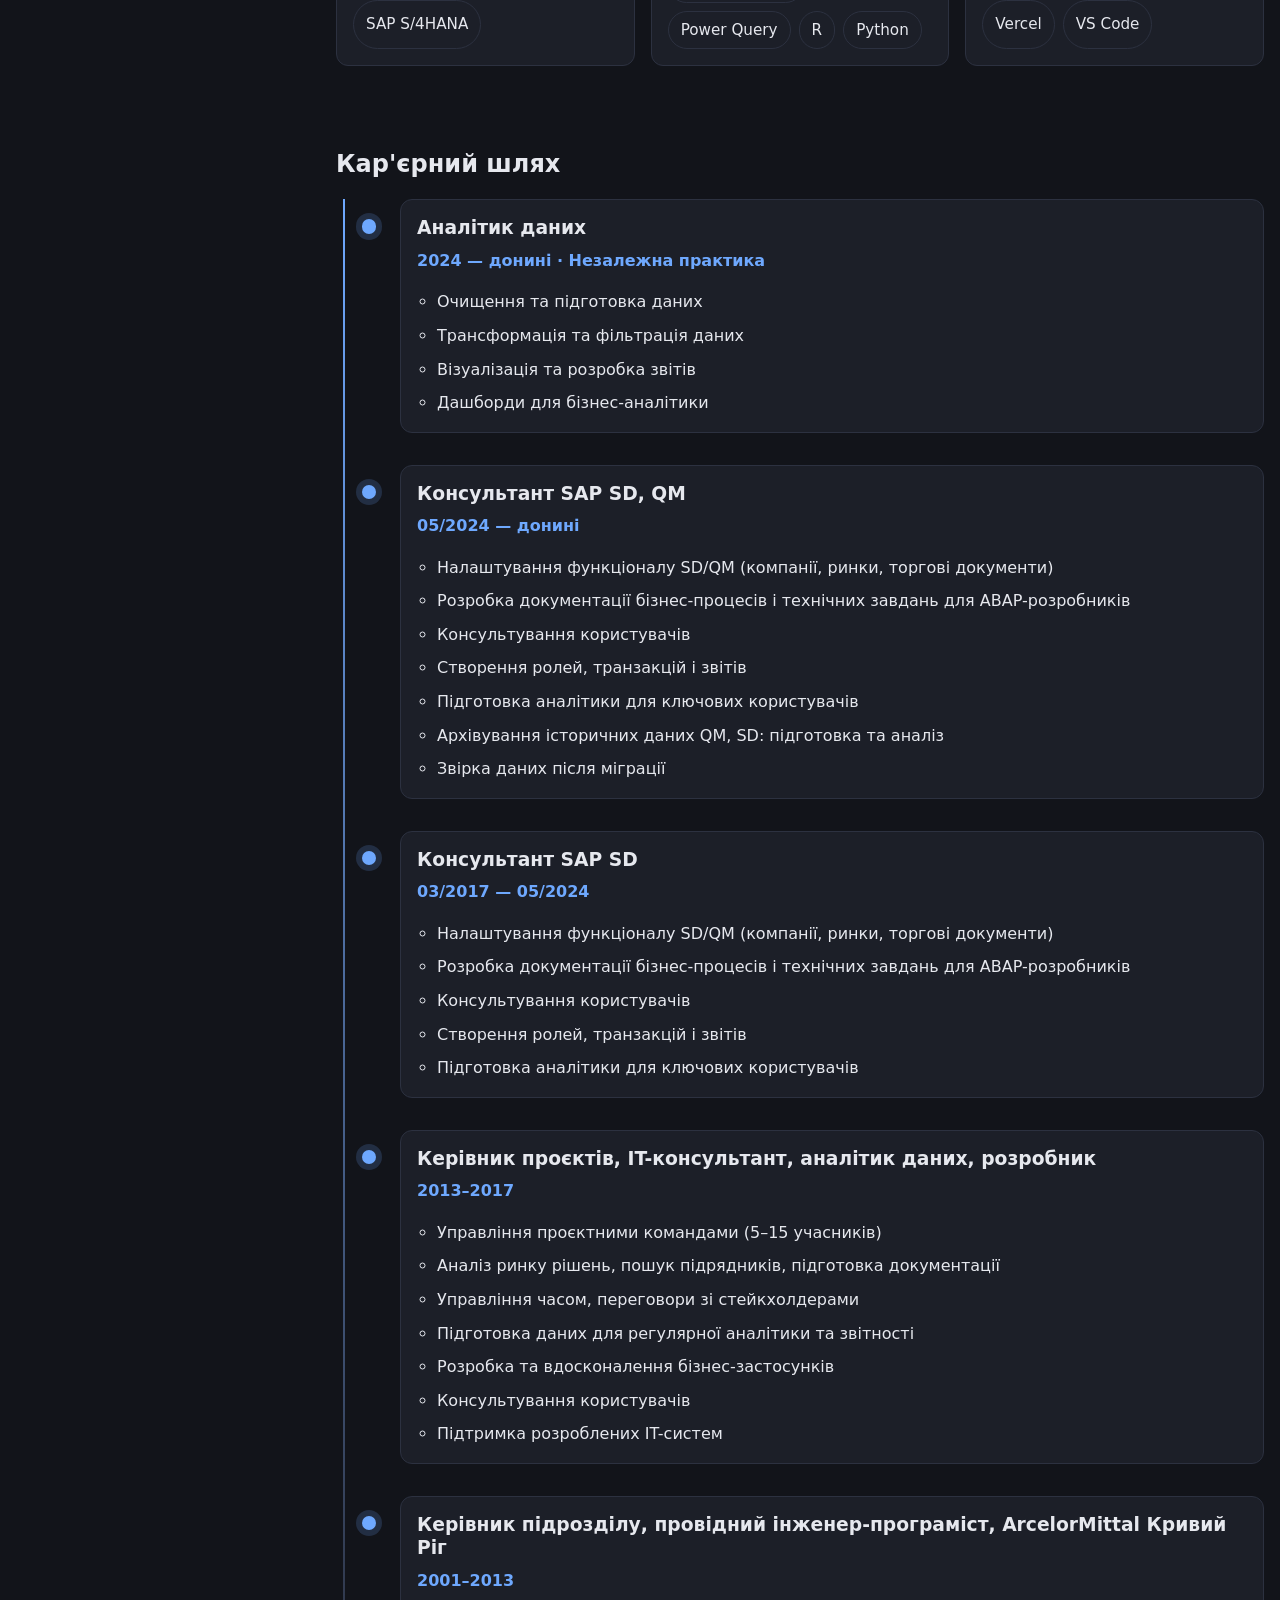
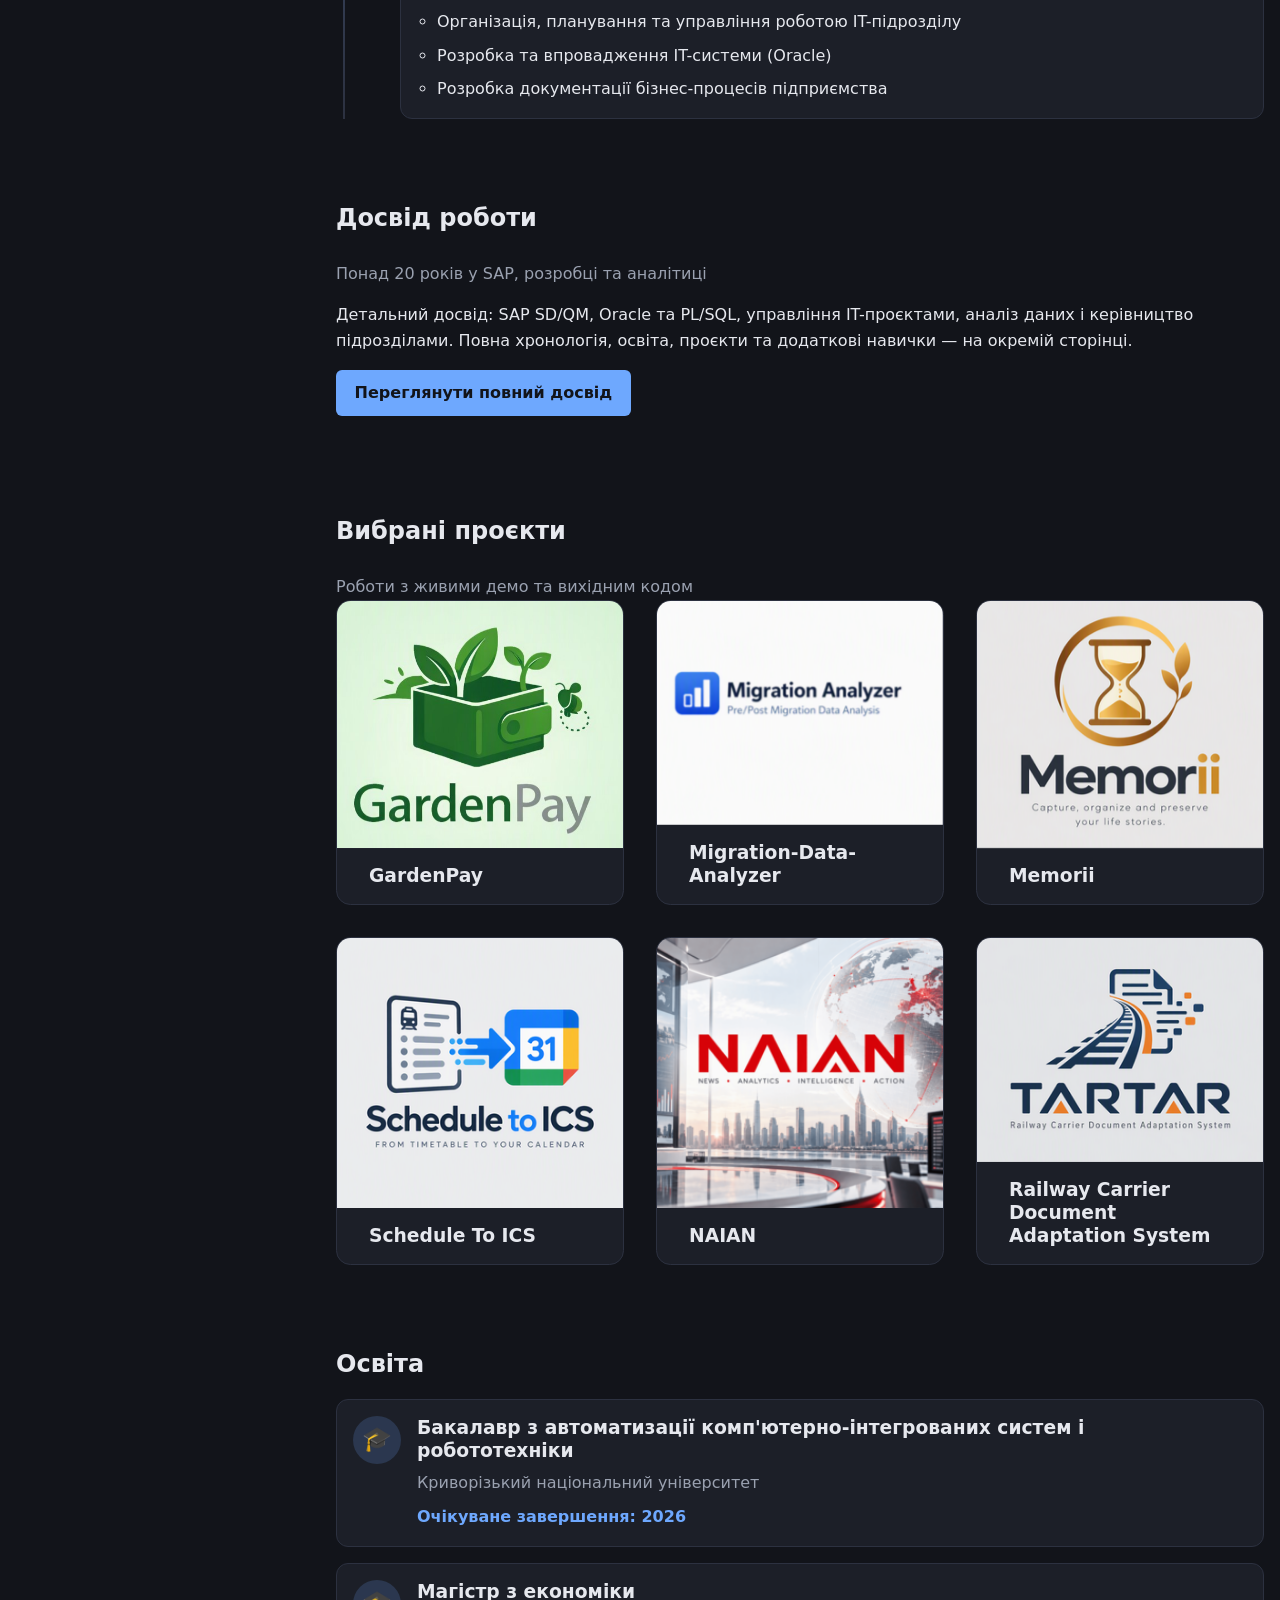
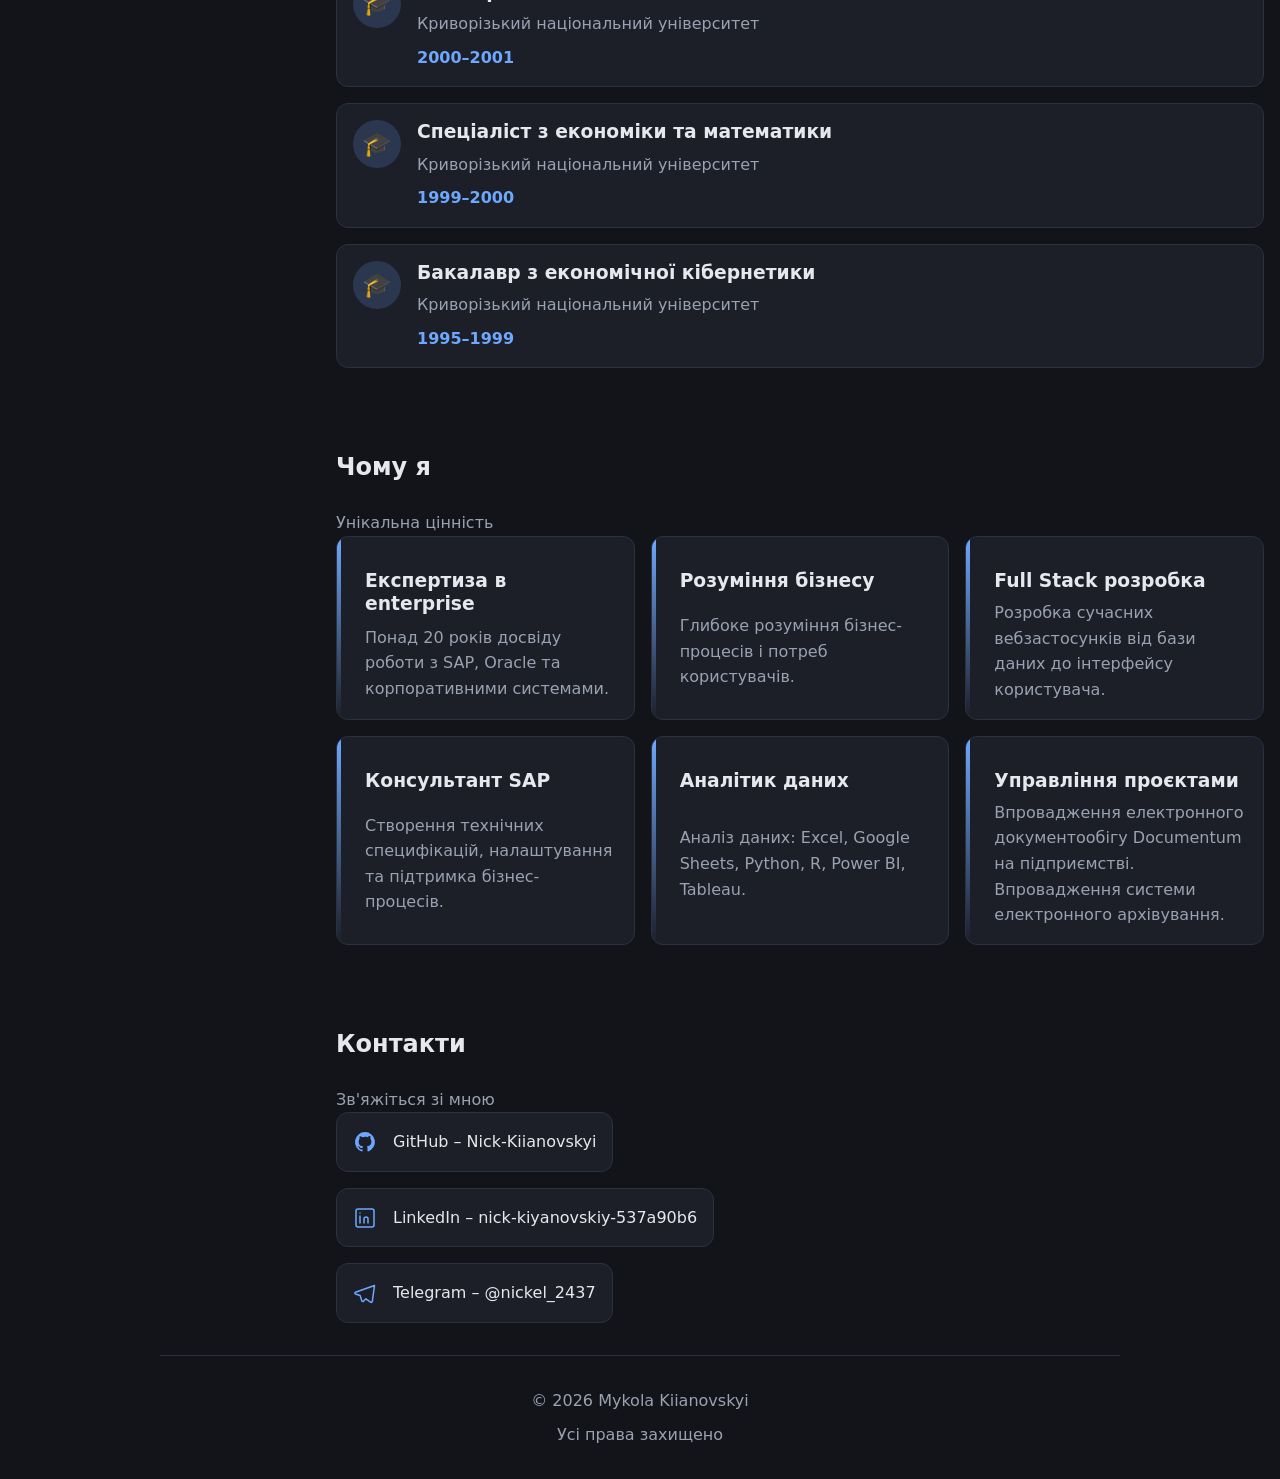
==== commit 5ebb112c: "Add GitHub Pages SEO, custom 404, and tighten anchor offsets" ====
--- a/index.html
+++ b/index.html
@@ -11,8 +11,55 @@
     <link rel="icon" href="favicon.ico" type="image/x-icon" />
     <link rel="stylesheet" href="css/style.css" media="all" />
     <link rel="stylesheet" href="css/print.css" media="print" />
-    <link rel="alternate" hreflang="uk" href="index.html" />
-    <link rel="alternate" hreflang="en" href="en/index.html" />
+    <link
+      rel="canonical"
+      href="https://nick-kiianovskyi.github.io/portfolio/"
+    />
+    <link
+      rel="alternate"
+      hreflang="uk"
+      href="https://nick-kiianovskyi.github.io/portfolio/"
+    />
+    <link
+      rel="alternate"
+      hreflang="en"
+      href="https://nick-kiianovskyi.github.io/portfolio/en/"
+    />
+    <link
+      rel="alternate"
+      hreflang="x-default"
+      href="https://nick-kiianovskyi.github.io/portfolio/"
+    />
+    <meta property="og:type" content="website" />
+    <meta property="og:site_name" content="Mykola Kiianovskyi" />
+    <meta property="og:title" content="Микола Кияновський — портфоліо" />
+    <meta
+      property="og:description"
+      content="Персональне портфоліо Миколи Кияновського: проєкти, навички, контакти."
+    />
+    <meta
+      property="og:url"
+      content="https://nick-kiianovskyi.github.io/portfolio/"
+    />
+    <meta
+      property="og:image"
+      content="https://nick-kiianovskyi.github.io/portfolio/images/og-cover.png"
+    />
+    <meta property="og:image:width" content="1200" />
+    <meta property="og:image:height" content="630" />
+    <meta property="og:locale" content="uk_UA" />
+    <meta property="og:locale:alternate" content="en_US" />
+    <meta name="twitter:card" content="summary_large_image" />
+    <meta name="twitter:title" content="Микола Кияновський — портфоліо" />
+    <meta
+      name="twitter:description"
+      content="Персональне портфоліо Миколи Кияновського: проєкти, навички, контакти."
+    />
+    <meta
+      name="twitter:image"
+      content="https://nick-kiianovskyi.github.io/portfolio/images/og-cover.png"
+    />
+    <meta name="theme-color" content="#12141a" />
   </head>
   <body>
     <header class="site-header">
@@ -743,7 +790,7 @@
                   <div class="project-actions">
                     <a
                       class="btn btn-secondary"
-                      href="https://github.com/Nick-Kiianovskyi"
+                      href="https://github.com/Nick-Kiianovskyi/tartar"
                       target="_blank"
                       rel="noopener"
                       >GitHub</a
--- a/css/style.css
+++ b/css/style.css
@@ -55,7 +55,10 @@
 }
 
 html {
-  scroll-padding-top: calc(var(--header-height) + 1rem);
+  /* Keep anchor targets just clear of the fixed mobile header (including
+     its 1px border) without adding extra whitespace above the section.
+     On desktop the header is static, so the offset is removed below. */
+  scroll-padding-top: calc(var(--header-height) + 1px);
 }
 
 .visually-hidden {
@@ -968,6 +971,9 @@
 }
 
 @media (min-width: 72rem) {
+  html {
+    scroll-padding-top: 0;
+  }
   body {
     padding-top: 0;
   }
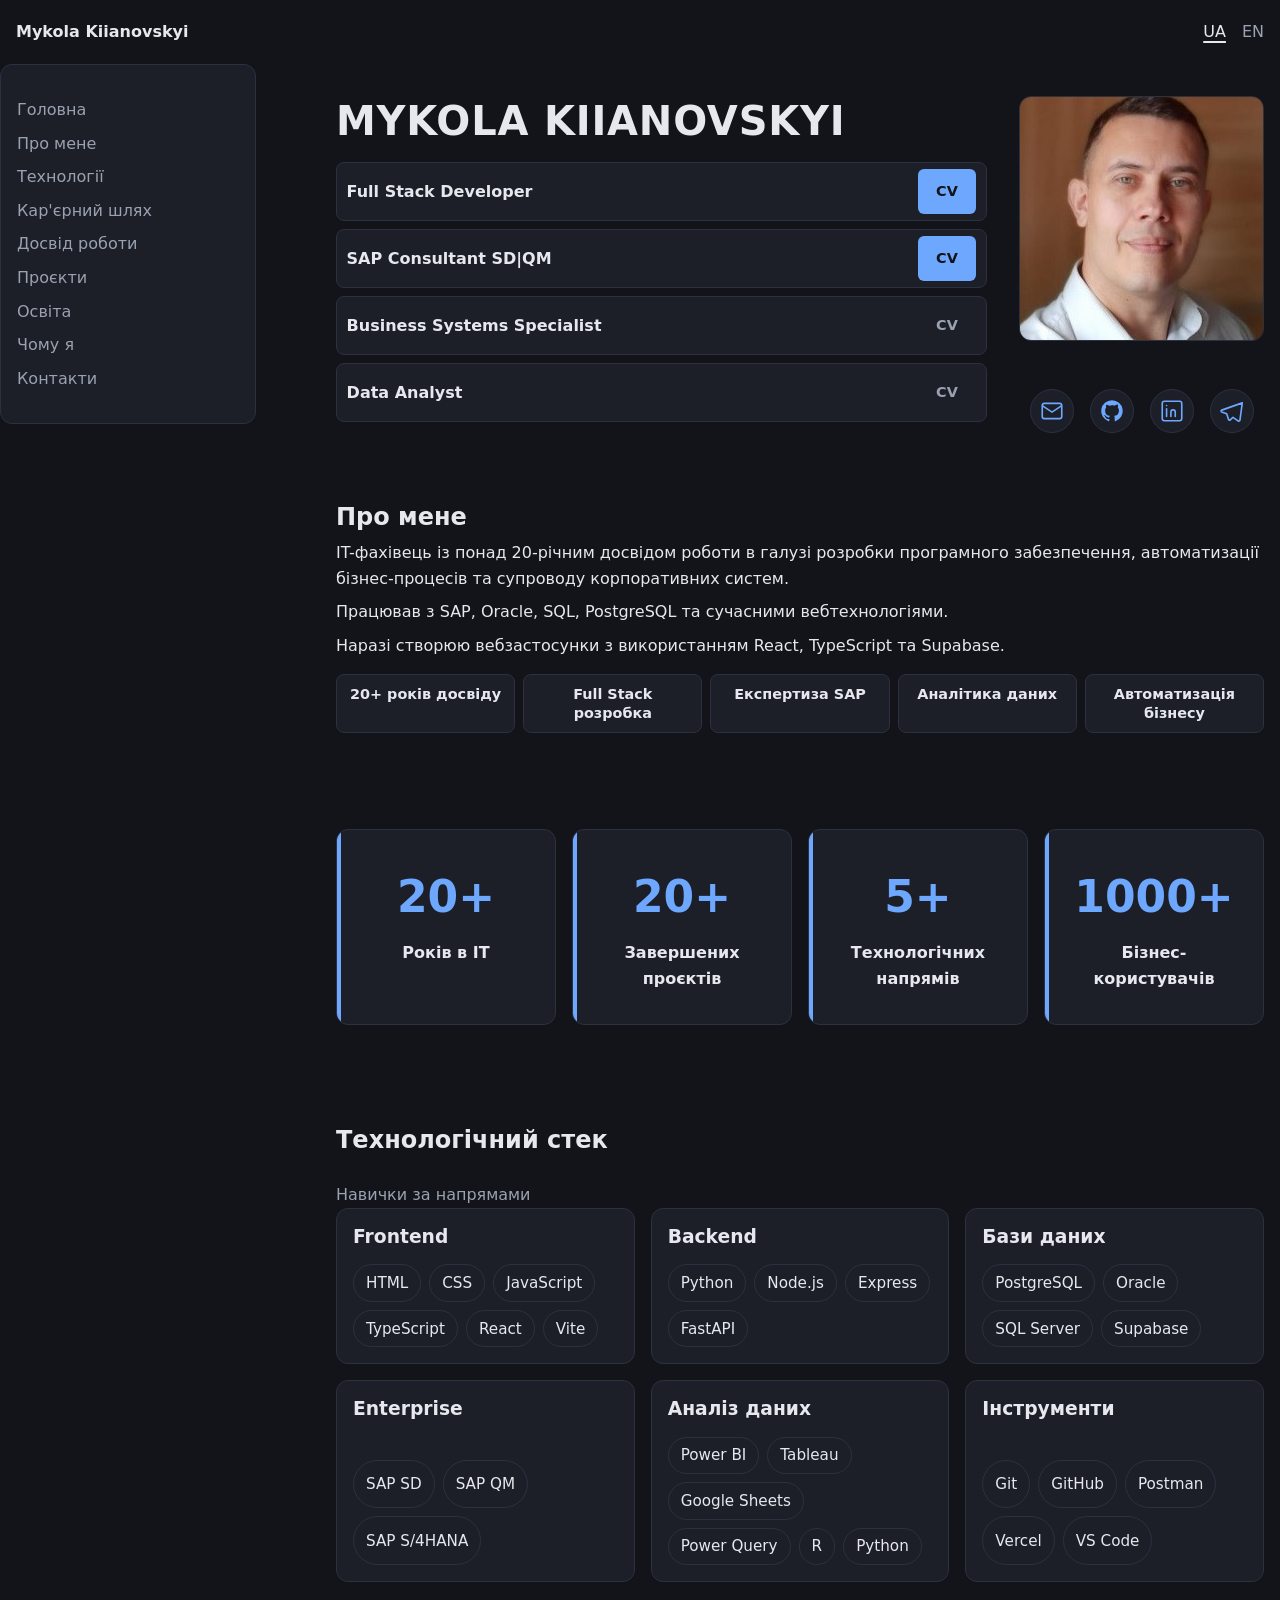
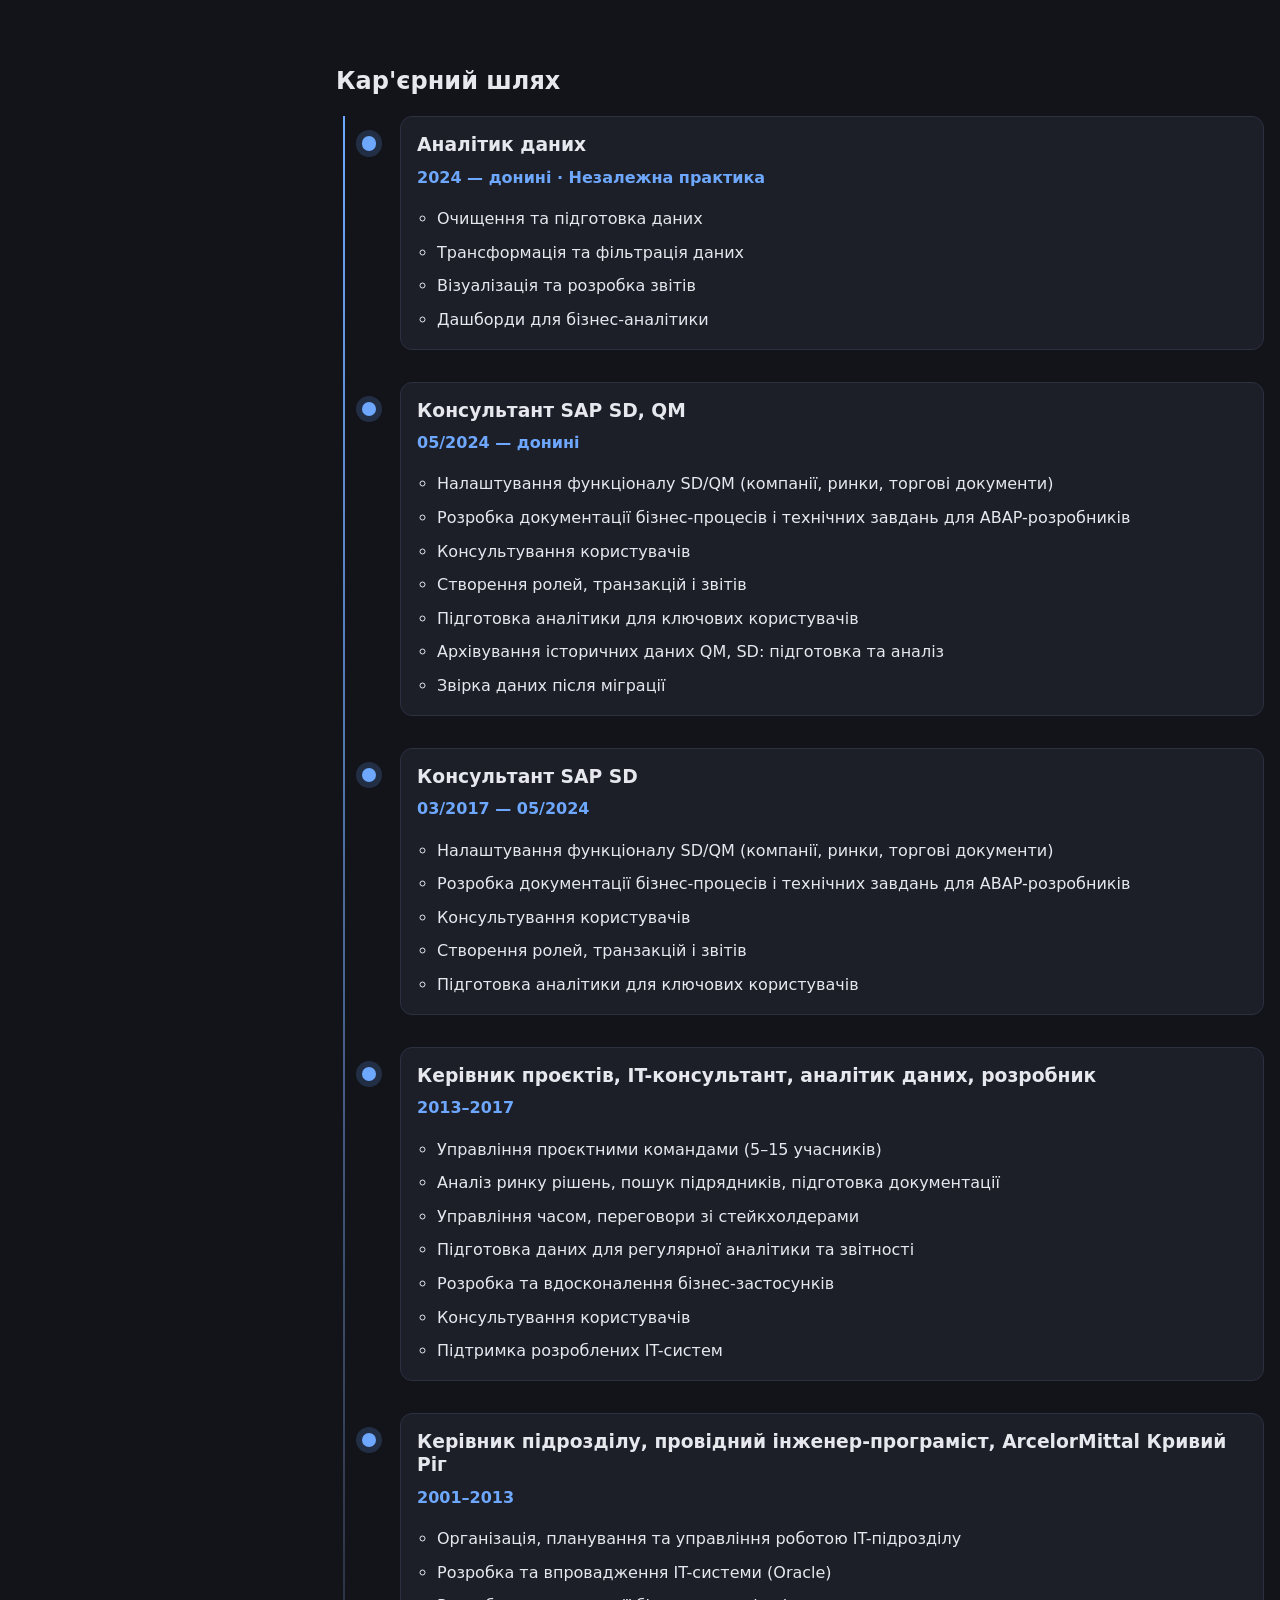
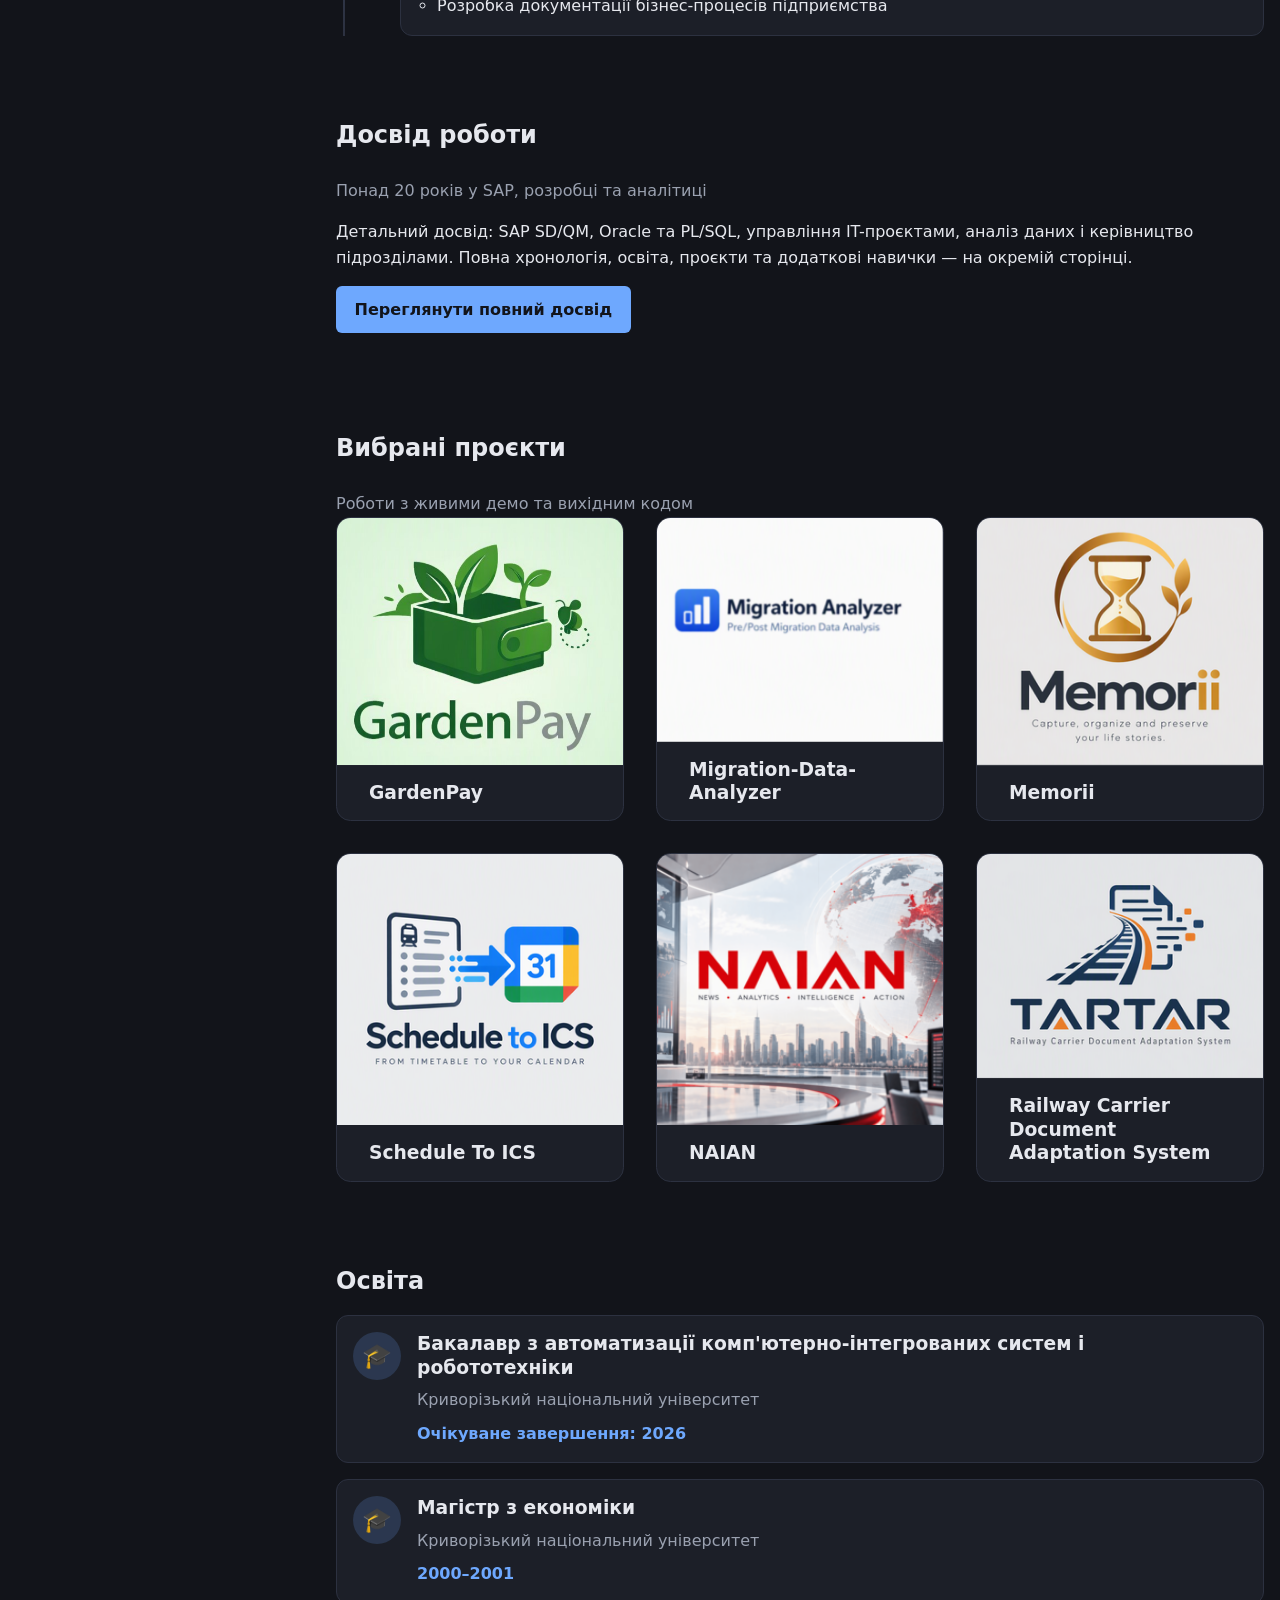
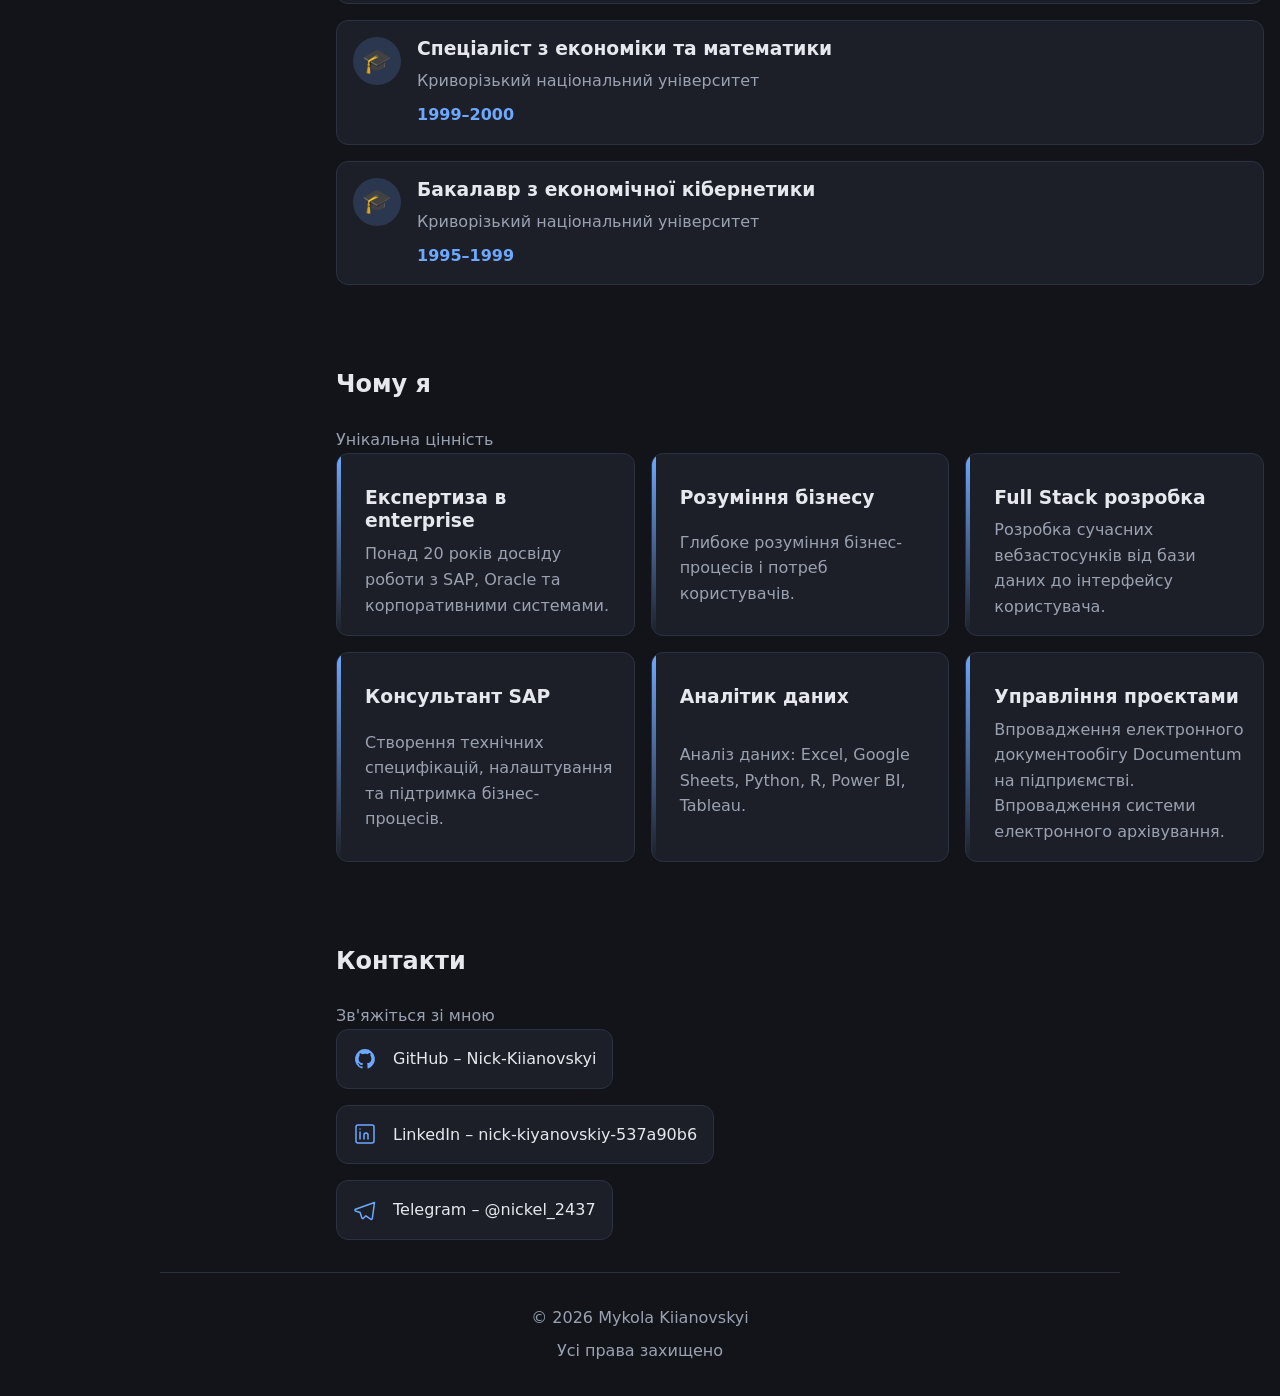
==== commit 99375940: "portfolio productive 00" ====
--- a/index.html
+++ b/index.html
@@ -61,7 +61,7 @@
     />
     <meta name="theme-color" content="#12141a" />
   </head>
-  <body>
+  <body class="page-home">
     <header class="site-header">
       <div class="header-inner">
         <a class="site-logo" href="index.html">Mykola Kiianovskyi</a>
@@ -86,7 +86,9 @@
         </div>
         <nav class="lang-nav" aria-label="Вибір мови">
           <ul>
-            <li><a href="index.html" hreflang="uk" aria-current="true">UA</a></li>
+            <li>
+              <a href="index.html" hreflang="uk" aria-current="true">UA</a>
+            </li>
             <li><a href="en/index.html" hreflang="en">EN</a></li>
           </ul>
         </nav>
@@ -134,7 +136,9 @@
                 >
               </li>
               <li class="hero-position">
-                <span class="hero-position-title">Business Systems Specialist</span>
+                <span class="hero-position-title"
+                  >Business Systems Specialist</span
+                >
                 <a
                   class="btn btn-cv btn-cv--disabled"
                   href="#"
@@ -154,10 +158,6 @@
                 >
               </li>
             </ul>
-            <p class="hero-description">
-              20+ років досвіду в автоматизації бізнес-процесів, розробці
-              корпоративних систем та аналізі даних.
-            </p>
           </div>
           <div class="hero-media-wrap">
             <figure class="hero-media">
@@ -286,7 +286,8 @@
             корпоративних систем.
           </p>
           <p>
-            Працював з SAP, Oracle, SQL, PostgreSQL та сучасними вебтехнологіями.
+            Працював з SAP, Oracle, SQL, PostgreSQL та сучасними
+            вебтехнологіями.
           </p>
           <p>
             Наразі створюю вебзастосунки з використанням React, TypeScript та
@@ -504,9 +505,7 @@
                     Організація, планування та управління роботою IT-підрозділу
                   </li>
                   <li>Розробка та впровадження IT-системи (Oracle)</li>
-                  <li>
-                    Розробка документації бізнес-процесів підприємства
-                  </li>
+                  <li>Розробка документації бізнес-процесів підприємства</li>
                 </ul>
               </article>
             </li>
@@ -560,7 +559,9 @@
                   decoding="async"
                 />
                 <figcaption class="project-overlay">
-                  <p class="project-desc">Система обліку садового товариства.</p>
+                  <p class="project-desc">
+                    Система обліку садового товариства.
+                  </p>
                   <ul class="project-tags">
                     <li class="project-tag">React</li>
                     <li class="project-tag">TypeScript</li>
@@ -603,8 +604,8 @@
                 <figcaption class="project-overlay">
                   <p class="project-desc">
                     Аналізатор міграції даних на React, TypeScript, Node.js,
-                    Express і Vite. Вебзастосунок для порівняння наборів даних до
-                    і після міграції.
+                    Express і Vite. Вебзастосунок для порівняння наборів даних
+                    до і після міграції.
                   </p>
                   <ul class="project-tags">
                     <li class="project-tag">React</li>
@@ -819,9 +820,7 @@
           ></a>
           <div class="notice-dialog">
             <h2 id="naian-coming-soon-title">Проєкт у розробці</h2>
-            <p>
-              Демоверсія NAIAN з'явиться незабаром. Дякую за розуміння!
-            </p>
+            <p>Демоверсія NAIAN з'явиться незабаром. Дякую за розуміння!</p>
             <a class="btn btn-primary" href="#projects">Закрити</a>
           </div>
         </div>
@@ -838,7 +837,9 @@
                   Бакалавр з автоматизації комп'ютерно-інтегрованих систем і
                   робототехніки
                 </h3>
-                <p class="edu-institution">Криворізький національний університет</p>
+                <p class="edu-institution">
+                  Криворізький національний університет
+                </p>
                 <p class="edu-meta">Очікуване завершення: 2026</p>
               </div>
             </article>
@@ -846,7 +847,9 @@
               <div class="edu-icon" aria-hidden="true">🎓</div>
               <div class="edu-body">
                 <h3>Магістр з економіки</h3>
-                <p class="edu-institution">Криворізький національний університет</p>
+                <p class="edu-institution">
+                  Криворізький національний університет
+                </p>
                 <p class="edu-meta">2000–2001</p>
               </div>
             </article>
@@ -854,7 +857,9 @@
               <div class="edu-icon" aria-hidden="true">🎓</div>
               <div class="edu-body">
                 <h3>Спеціаліст з економіки та математики</h3>
-                <p class="edu-institution">Криворізький національний університет</p>
+                <p class="edu-institution">
+                  Криворізький національний університет
+                </p>
                 <p class="edu-meta">1999–2000</p>
               </div>
             </article>
@@ -862,7 +867,9 @@
               <div class="edu-icon" aria-hidden="true">🎓</div>
               <div class="edu-body">
                 <h3>Бакалавр з економічної кібернетики</h3>
-                <p class="edu-institution">Криворізький національний університет</p>
+                <p class="edu-institution">
+                  Криворізький національний університет
+                </p>
                 <p class="edu-meta">1995–1999</p>
               </div>
             </article>
@@ -884,9 +891,7 @@
             </article>
             <article class="why-card">
               <h3>Розуміння бізнесу</h3>
-              <p>
-                Глибоке розуміння бізнес-процесів і потреб користувачів.
-              </p>
+              <p>Глибоке розуміння бізнес-процесів і потреб користувачів.</p>
             </article>
             <article class="why-card">
               <h3>Full Stack розробка</h3>
--- a/css/style.css
+++ b/css/style.css
@@ -176,6 +176,12 @@
   text-underline-offset: 0.25em;
 }
 
+@media (min-width: 48rem) {
+  .lang-nav ul {
+    flex-direction: row;
+  }
+}
+
 .btn-download {
   display: inline-block;
   padding: 0.4rem 0.9rem;
@@ -1054,6 +1060,13 @@
     display: none;
   }
 
+  /* Home pages use the sidebar for section navigation, so hide the duplicate
+     header menu once the sidebar becomes visible. */
+  .page-home .nav-toggle,
+  .page-home .header-menu {
+    display: none;
+  }
+
   .header-menu {
     position: static;
     display: flex;
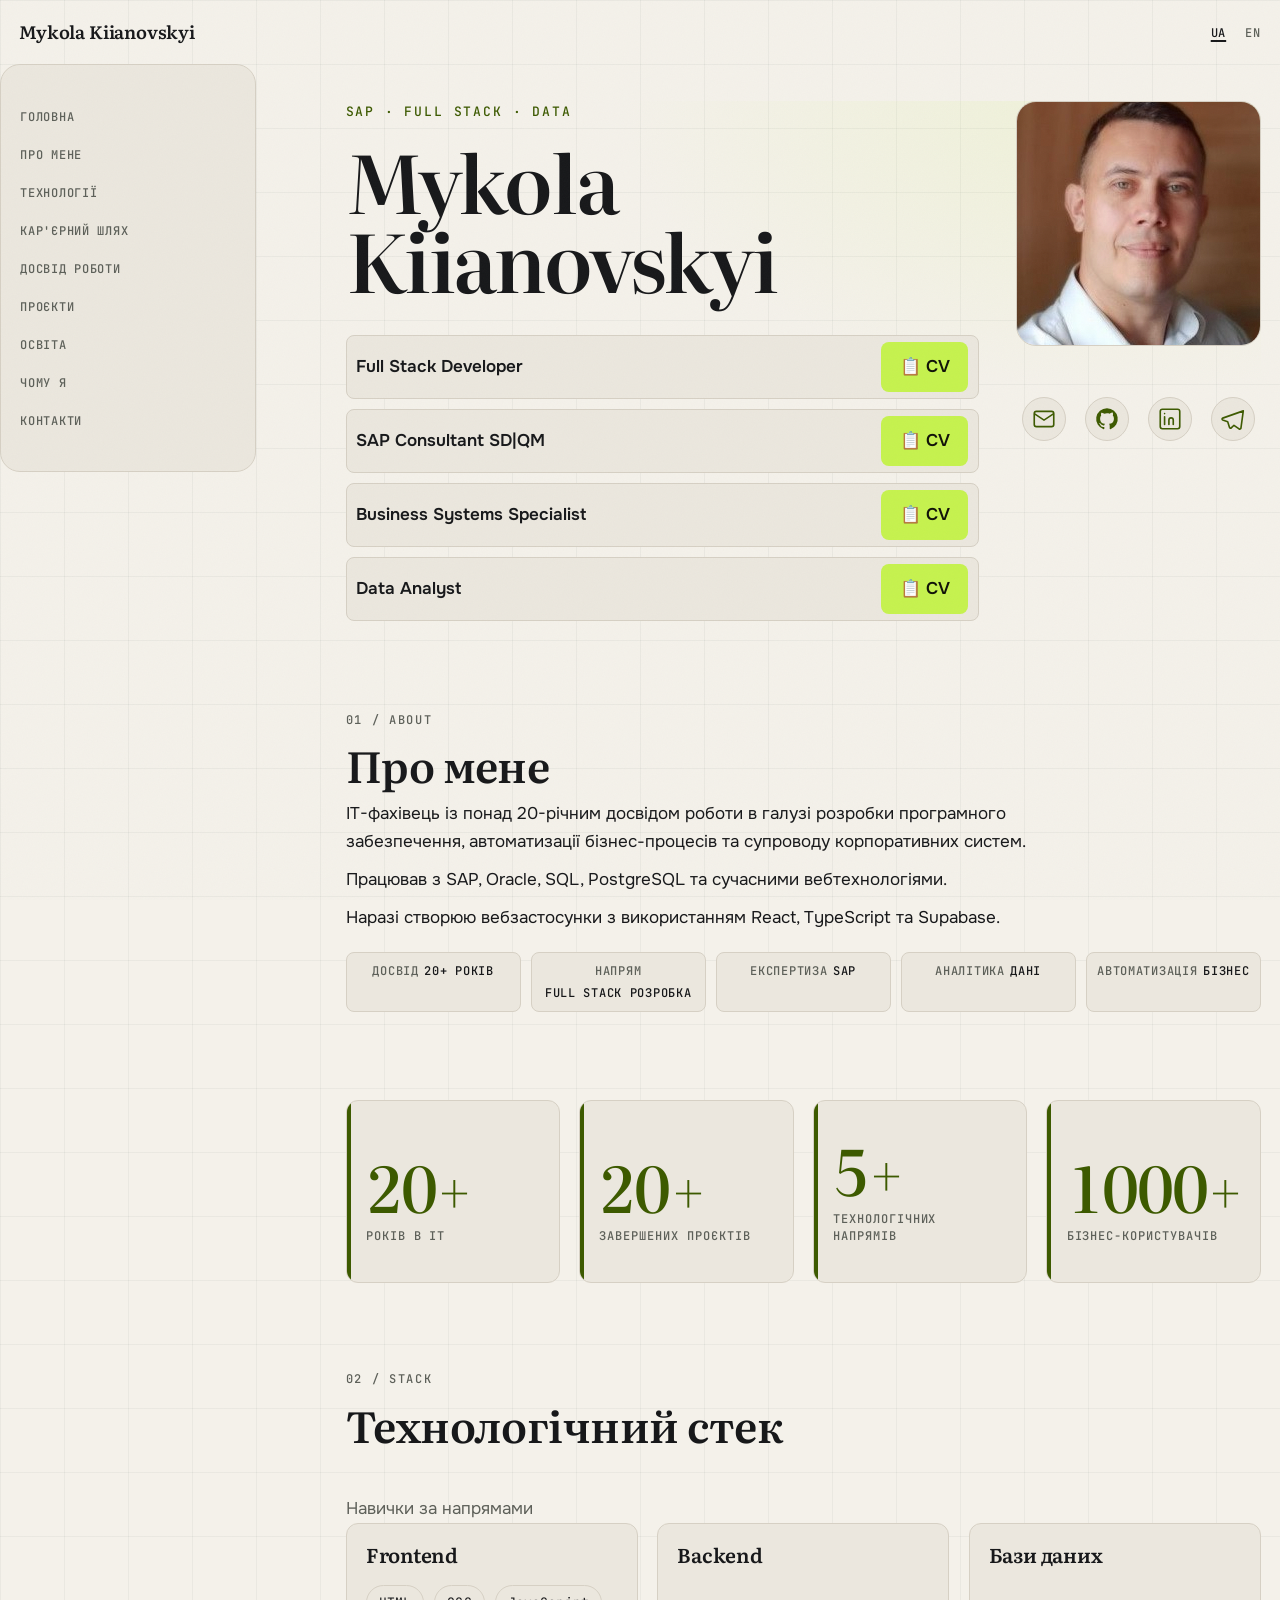
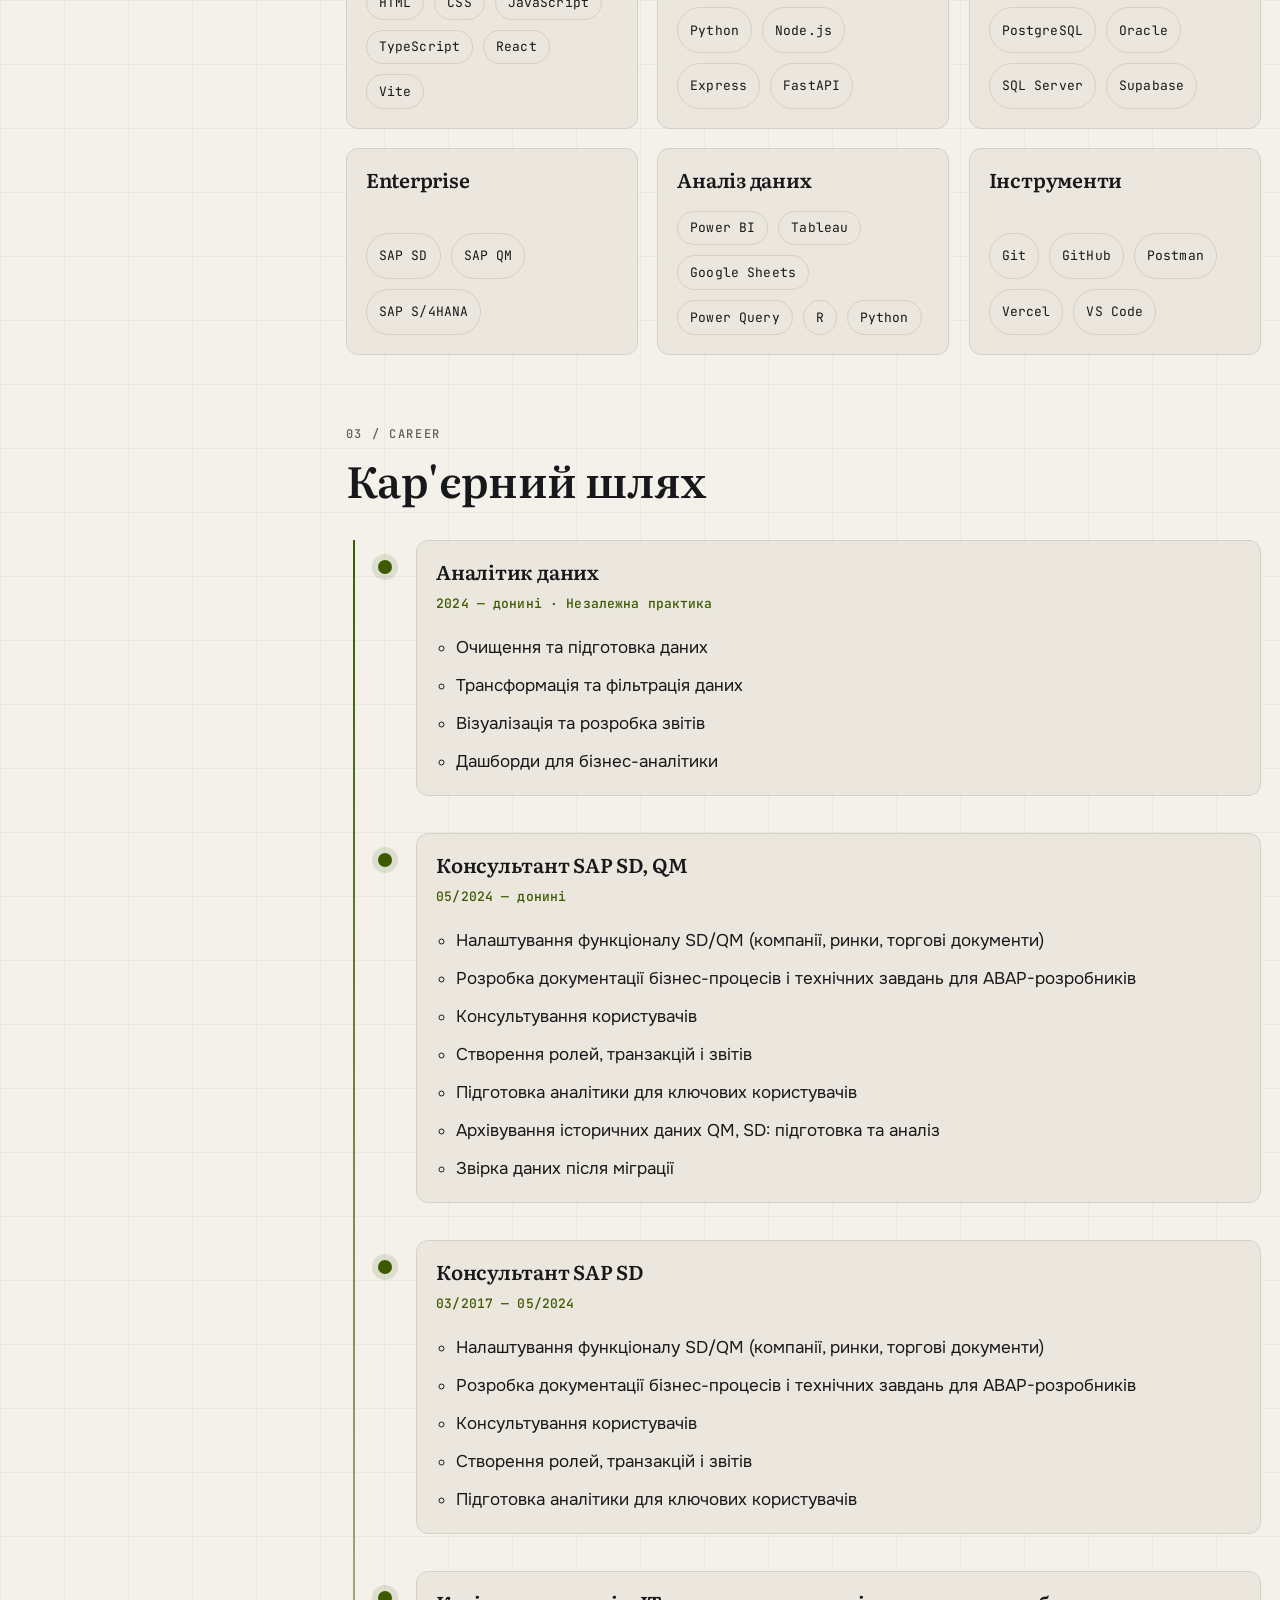
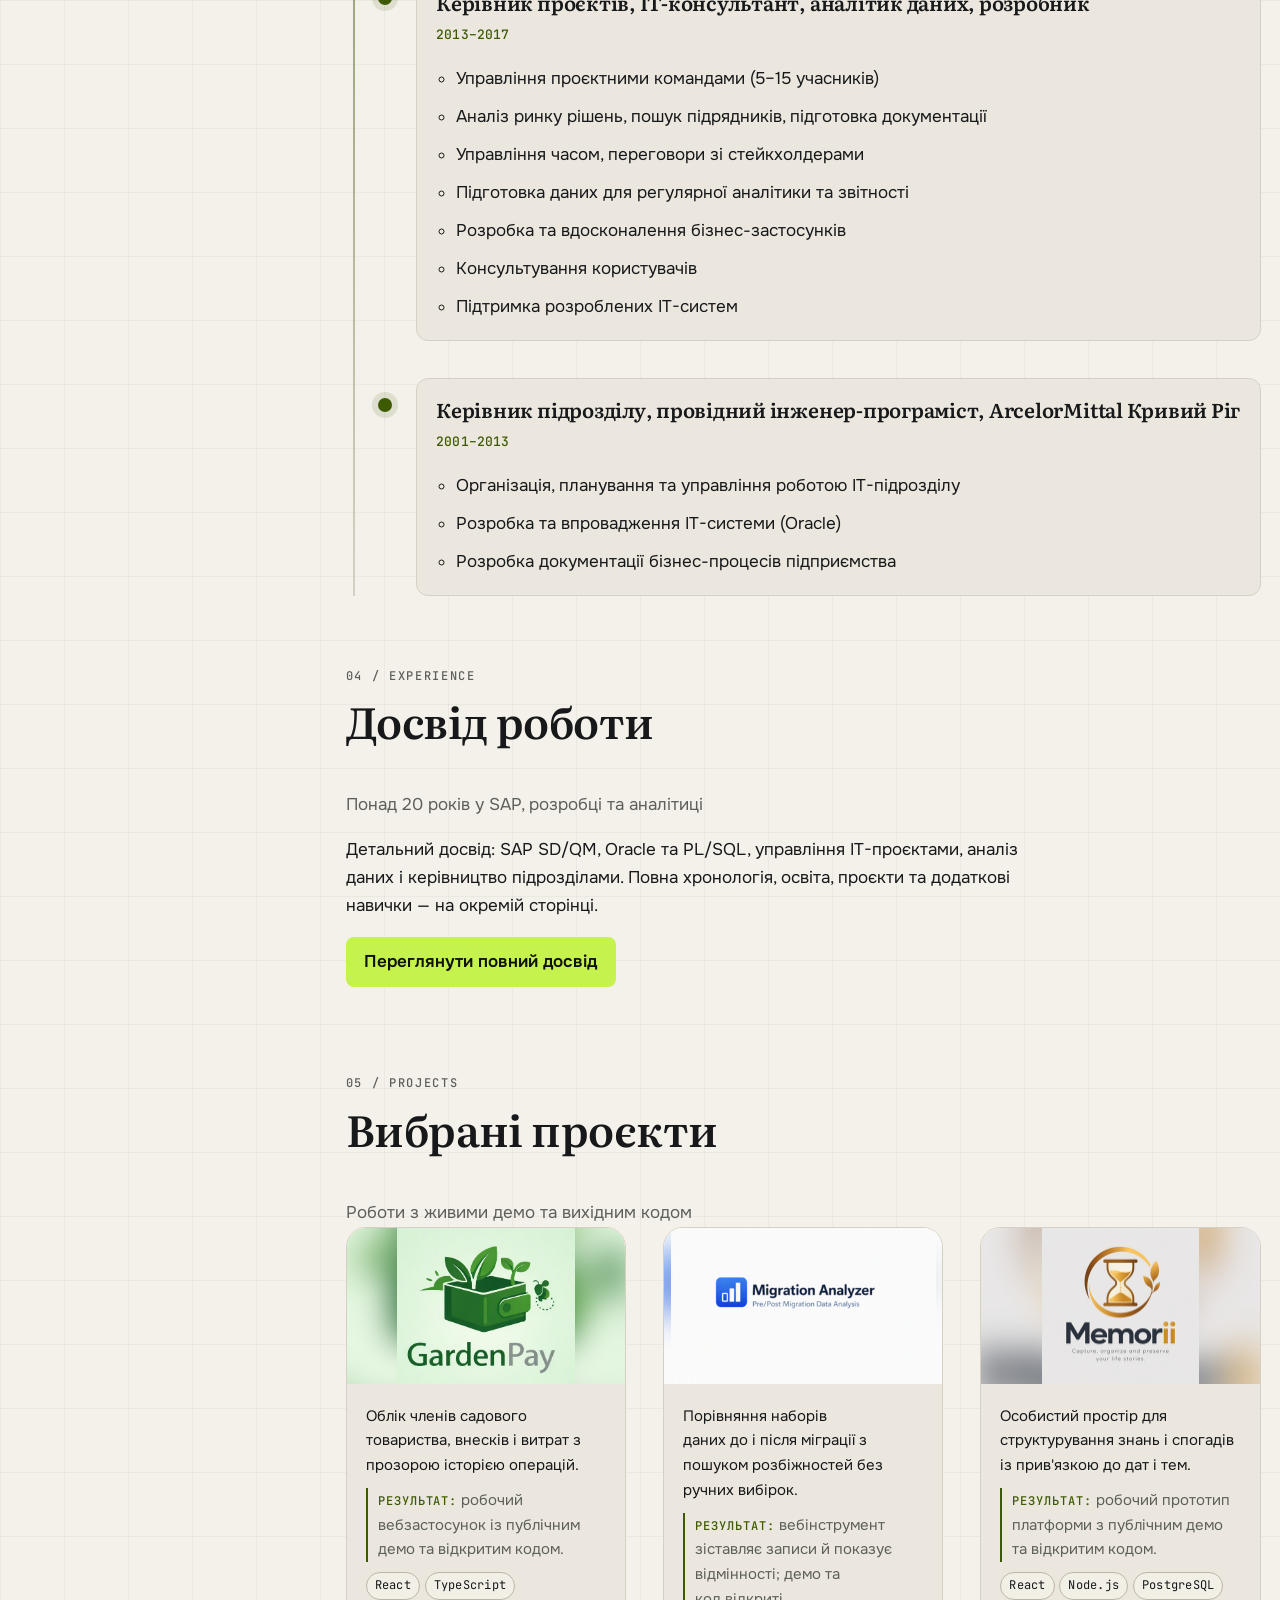
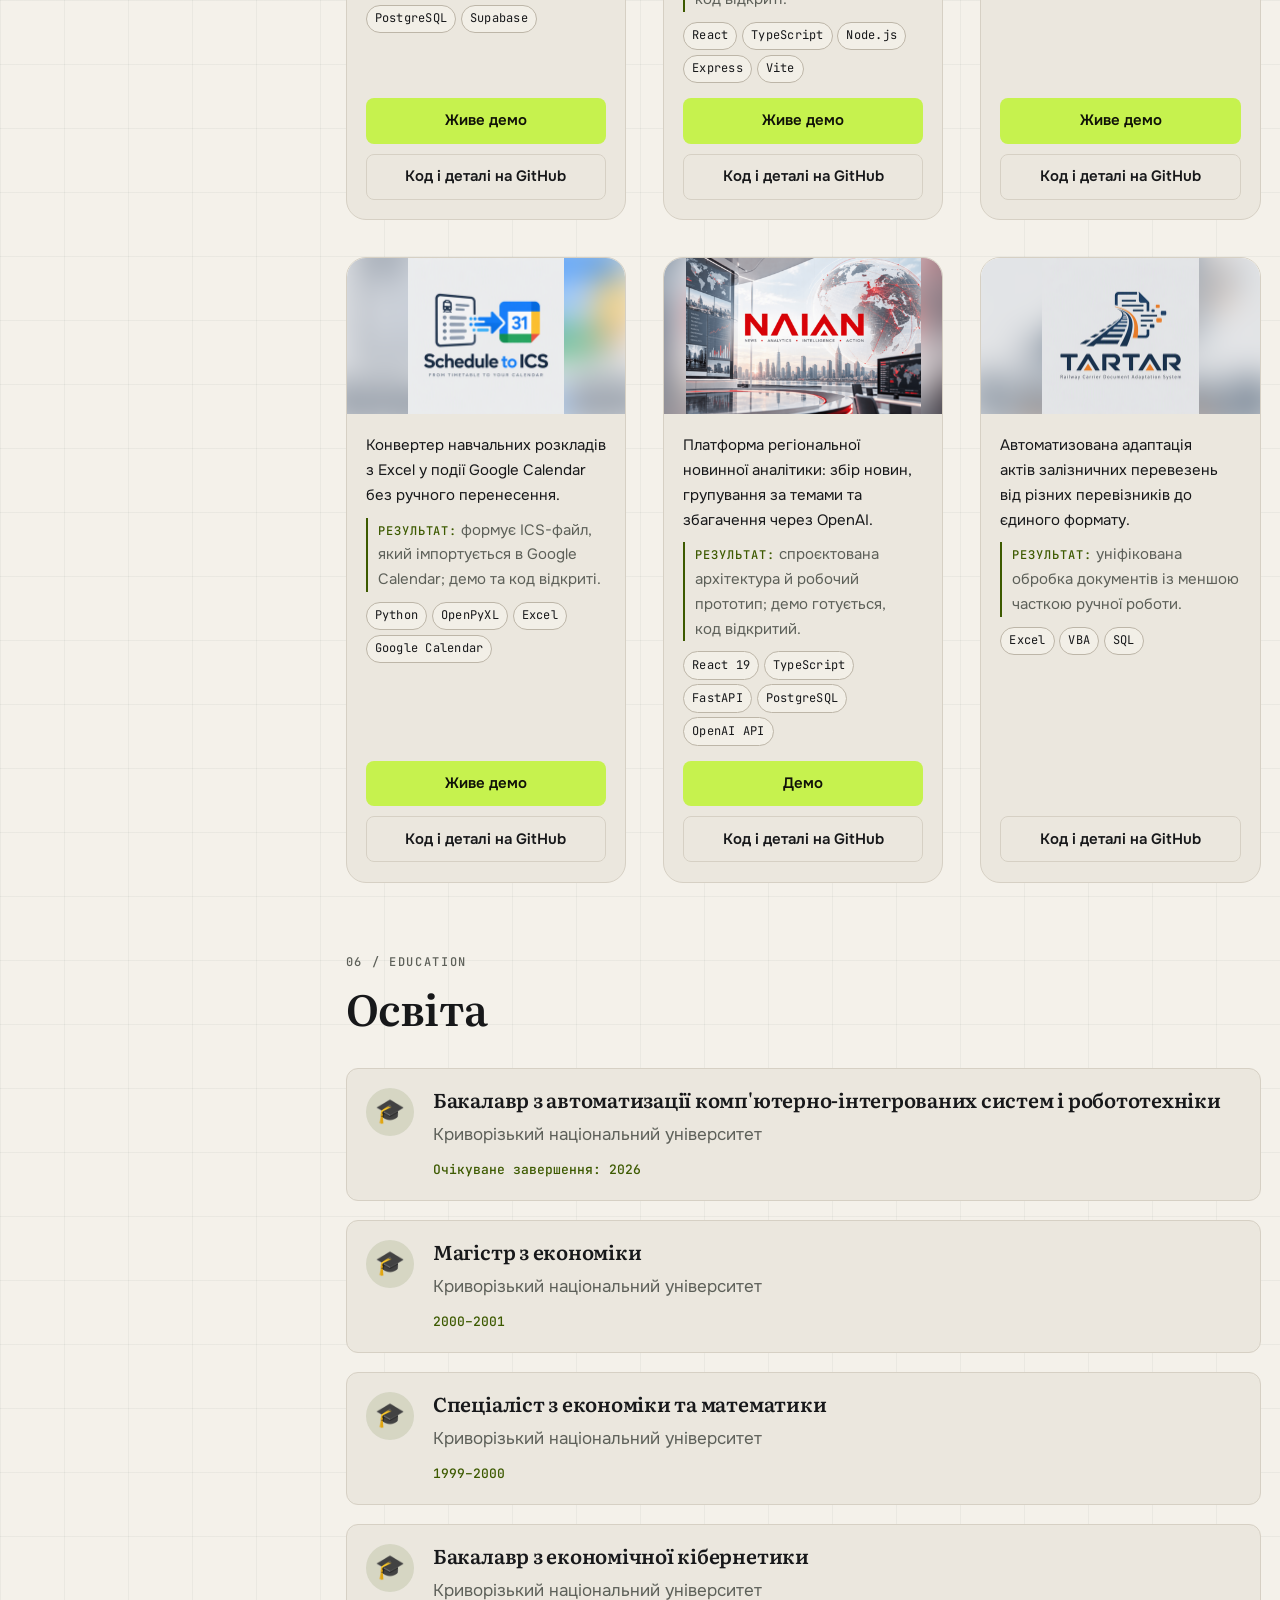
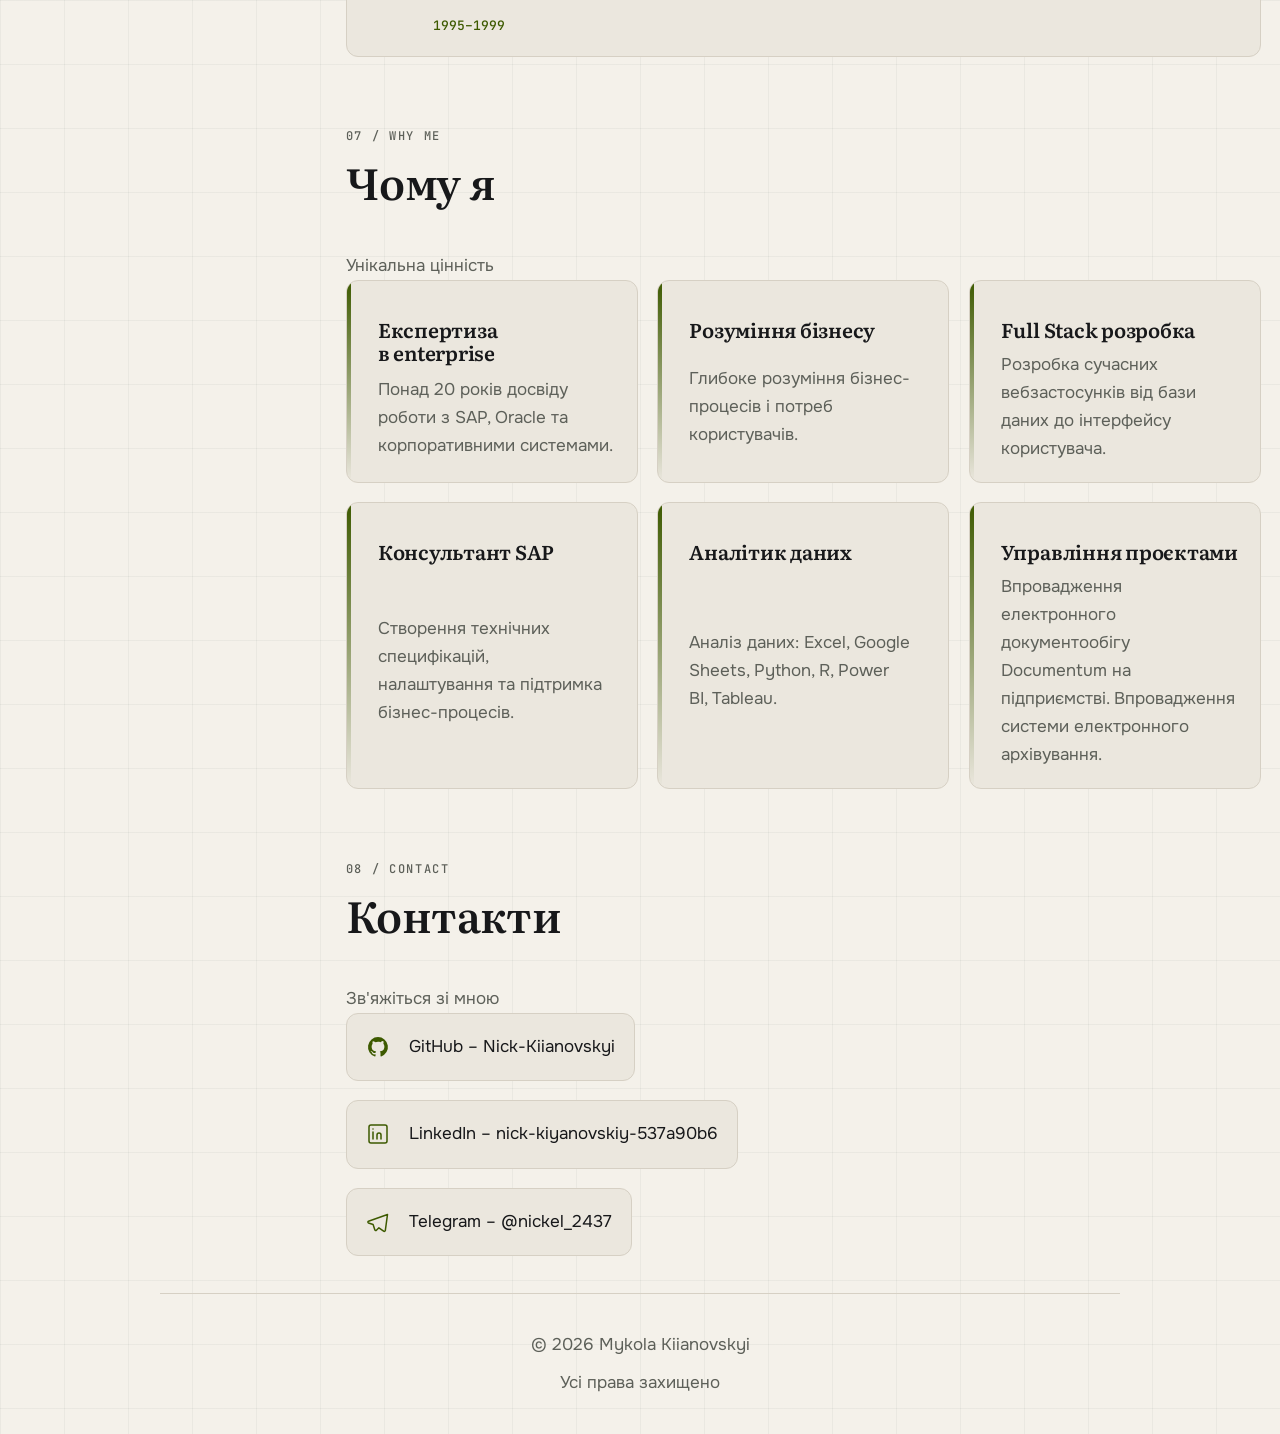
==== commit ccc889e1: "new style 01" ====
--- a/index.html
+++ b/index.html
@@ -1,14 +1,32 @@
 <!doctype html>
-<html lang="uk">
+<html lang="uk" class="no-js">
   <head>
     <meta charset="UTF-8" />
+    <script>
+      document.documentElement.classList.replace("no-js", "js");
+    </script>
     <meta name="viewport" content="width=device-width, initial-scale=1.0" />
+    <meta name="color-scheme" content="light dark" />
     <title>Микола Кияновський — портфоліо</title>
     <meta
       name="description"
       content="Персональне портфоліо Миколи Кияновського: проєкти, навички, контакти."
     />
     <link rel="icon" href="favicon.ico" type="image/x-icon" />
+    <link
+      rel="preload"
+      href="fonts/onest-cyrillic.woff2"
+      as="font"
+      type="font/woff2"
+      crossorigin
+    />
+    <link
+      rel="preload"
+      href="fonts/literata-cyrillic.woff2"
+      as="font"
+      type="font/woff2"
+      crossorigin
+    />
     <link rel="stylesheet" href="css/style.css" media="all" />
     <link rel="stylesheet" href="css/print.css" media="print" />
     <link
@@ -59,17 +77,181 @@
       name="twitter:image"
       content="https://nick-kiianovskyi.github.io/portfolio/images/og-cover.png"
     />
-    <meta name="theme-color" content="#12141a" />
+    <meta
+      name="theme-color"
+      content="#0e1014"
+      media="(prefers-color-scheme: dark)"
+    />
+    <meta
+      name="theme-color"
+      content="#f4f1ea"
+      media="(prefers-color-scheme: light)"
+    />
+    <script type="application/ld+json">
+      {
+        "@context": "https://schema.org",
+        "@type": "Person",
+        "@id": "https://nick-kiianovskyi.github.io/portfolio/#person",
+        "name": "Микола Кияновський",
+        "alternateName": "Mykola Kiianovskyi",
+        "url": "https://nick-kiianovskyi.github.io/portfolio/",
+        "image": "https://nick-kiianovskyi.github.io/portfolio/images/foto1.jpg",
+        "jobTitle": "Full Stack Developer, SAP Consultant, Data Analyst",
+        "email": "mailto:k.creideiki@gmail.com",
+        "sameAs": [
+          "https://github.com/Nick-Kiianovskyi",
+          "https://www.linkedin.com/in/nick-kiyanovskiy-537a90b6",
+          "https://t.me/nickel_2437"
+        ],
+        "knowsLanguage": ["uk", "en", "ru", "fr"],
+        "knowsAbout": [
+          "SAP SD",
+          "SAP QM",
+          "Oracle",
+          "PL/SQL",
+          "React",
+          "TypeScript",
+          "Python",
+          "Data analysis"
+        ]
+      }
+    </script>
+    <script type="application/ld+json">
+      {
+        "@context": "https://schema.org",
+        "@type": "ProfilePage",
+        "@id": "https://nick-kiianovskyi.github.io/portfolio/#profile",
+        "url": "https://nick-kiianovskyi.github.io/portfolio/",
+        "name": "Микола Кияновський — портфоліо",
+        "inLanguage": "uk",
+        "mainEntity": {
+          "@id": "https://nick-kiianovskyi.github.io/portfolio/#person"
+        }
+      }
+    </script>
+    <script type="application/ld+json">
+      {
+        "@context": "https://schema.org",
+        "@type": "ItemList",
+        "name": "Вибрані проєкти",
+        "itemListOrder": "https://schema.org/ItemListOrderAscending",
+        "numberOfItems": 6,
+        "itemListElement": [
+          {
+            "@type": "ListItem",
+            "position": 1,
+            "item": {
+              "@type": "SoftwareApplication",
+              "name": "GardenPay",
+              "applicationCategory": "BusinessApplication",
+              "operatingSystem": "Web",
+              "description": "Система обліку садового товариства.",
+              "url": "https://garden-pay-seven.vercel.app/",
+              "codeRepository": "https://github.com/Nick-Kiianovskyi/GardenPay"
+            }
+          },
+          {
+            "@type": "ListItem",
+            "position": 2,
+            "item": {
+              "@type": "SoftwareApplication",
+              "name": "Migration-Data-Analyzer",
+              "applicationCategory": "DeveloperApplication",
+              "operatingSystem": "Web",
+              "description": "Вебзастосунок для порівняння наборів даних до і після міграції.",
+              "url": "https://migrato-five.vercel.app/",
+              "codeRepository": "https://github.com/Nick-Kiianovskyi/Migration-Data-Analyzer"
+            }
+          },
+          {
+            "@type": "ListItem",
+            "position": 3,
+            "item": {
+              "@type": "SoftwareApplication",
+              "name": "Memorii",
+              "applicationCategory": "ProductivityApplication",
+              "operatingSystem": "Web",
+              "description": "Платформа для зберігання особистих знань і спогадів.",
+              "url": "https://memorii-gamma.vercel.app/",
+              "codeRepository": "https://github.com/Nick-Kiianovskyi/memorii"
+            }
+          },
+          {
+            "@type": "ListItem",
+            "position": 4,
+            "item": {
+              "@type": "SoftwareApplication",
+              "name": "Schedule To ICS",
+              "applicationCategory": "ProductivityApplication",
+              "operatingSystem": "Web",
+              "description": "Конвертер навчальних розкладів з Excel у Google Calendar.",
+              "url": "https://conv-schedule.vercel.app/",
+              "codeRepository": "https://github.com/Nick-Kiianovskyi/Conv_schedule"
+            }
+          },
+          {
+            "@type": "ListItem",
+            "position": 5,
+            "item": {
+              "@type": "SoftwareApplication",
+              "name": "NAIAN",
+              "applicationCategory": "NewsApplication",
+              "operatingSystem": "Web",
+              "description": "Платформа регіональної новинної аналітики.",
+              "url": "https://github.com/Nick-Kiianovskyi/NAIAN",
+              "codeRepository": "https://github.com/Nick-Kiianovskyi/NAIAN"
+            }
+          },
+          {
+            "@type": "ListItem",
+            "position": 6,
+            "item": {
+              "@type": "SoftwareApplication",
+              "name": "Railway Carrier Document Adaptation System",
+              "applicationCategory": "BusinessApplication",
+              "operatingSystem": "Web",
+              "description": "Автоматизована адаптація актів залізничних перевезень.",
+              "url": "https://github.com/Nick-Kiianovskyi/tartar",
+              "codeRepository": "https://github.com/Nick-Kiianovskyi/tartar"
+            }
+          }
+        ]
+      }
+    </script>
+    <script src="js/site.js" defer></script>
+    <style>
+      .project-media::before {
+        content: "";
+        position: absolute;
+        inset: -60px;
+        z-index: 0;
+        background-image: var(--project-bg);
+        background-position: center;
+        background-size: cover;
+        background-repeat: no-repeat;
+        filter: blur(18px);
+      }
+
+      .project-media img {
+        z-index: 1;
+      }
+    </style>
   </head>
   <body class="page-home">
+    <a class="skip-link" href="#main-content">Перейти до змісту</a>
     <header class="site-header">
       <div class="header-inner">
         <a class="site-logo" href="index.html">Mykola Kiianovskyi</a>
-        <input type="checkbox" id="nav-toggle" class="nav-toggle" />
-        <label for="nav-toggle" class="nav-toggle-label"
-          ><span class="visually-hidden">Меню</span></label
+        <button
+          class="nav-toggle"
+          type="button"
+          aria-expanded="false"
+          aria-controls="header-menu"
         >
-        <div class="header-menu">
+          <span class="visually-hidden">Меню</span>
+          <span class="nav-toggle-icon" aria-hidden="true"></span>
+        </button>
+        <div class="header-menu" id="header-menu">
           <nav class="site-nav" aria-label="Навігація розділами">
             <ul>
               <li><a href="#home">Головна</a></li>
@@ -112,49 +294,52 @@
         </nav>
       </aside>
 
-      <main>
+      <main id="main-content" tabindex="-1">
         <section class="hero" id="home" aria-labelledby="hero-heading">
           <div class="hero-body">
+            <p class="hero-kicker">SAP · Full Stack · Data</p>
             <h1 id="hero-heading" class="hero-name">Mykola Kiianovskyi</h1>
             <ul class="hero-positions">
               <li class="hero-position">
-                <span class="hero-position-title">Full Stack Developer</span>
+                <span class="hero-position-title" lang="en"
+                  >Full Stack Developer</span
+                >
                 <a
                   class="btn btn-cv"
                   href="files/cv_fullstack_kiianovskyi.pdf"
                   download
-                  >CV</a
+                  >📋 CV</a
                 >
               </li>
               <li class="hero-position">
-                <span class="hero-position-title">SAP Consultant SD|QM</span>
+                <span class="hero-position-title" lang="en"
+                  >SAP Consultant SD|QM</span
+                >
                 <a
                   class="btn btn-cv"
                   href="files/cv_SAP_SD_consultant.pdf"
                   download
-                  >CV</a
+                  >📋 CV</a
                 >
               </li>
               <li class="hero-position">
-                <span class="hero-position-title"
+                <span class="hero-position-title" lang="en"
                   >Business Systems Specialist</span
                 >
                 <a
-                  class="btn btn-cv btn-cv--disabled"
-                  href="#"
-                  aria-disabled="true"
-                  tabindex="-1"
-                  >CV</a
+                  class="btn btn-cv"
+                  href="../files/cv_Business_Systems_Specialist_Kiianovskyi.pdf"
+                  download
+                  >📋 CV</a
                 >
               </li>
               <li class="hero-position">
-                <span class="hero-position-title">Data Analyst</span>
+                <span class="hero-position-title" lang="en">Data Analyst</span>
                 <a
-                  class="btn btn-cv btn-cv--disabled"
-                  href="#"
-                  aria-disabled="true"
-                  tabindex="-1"
-                  >CV</a
+                  class="btn btn-cv"
+                  href="../files/cv_Senior Data Analyst_Kiianovskyi.pdf"
+                  download
+                  >📋 CV</a
                 >
               </li>
             </ul>
@@ -279,6 +464,7 @@
         </section>
 
         <section class="about" id="about" aria-labelledby="about-heading">
+          <p class="section-label" aria-hidden="true">01 / ABOUT</p>
           <h2 id="about-heading">Про мене</h2>
           <p>
             IT-фахівець із понад 20-річним досвідом роботи в галузі розробки
@@ -293,39 +479,55 @@
             Наразі створюю вебзастосунки з використанням React, TypeScript та
             Supabase.
           </p>
-          <ul class="about-cards">
-            <li class="about-card">20+ років досвіду</li>
-            <li class="about-card">Full Stack розробка</li>
-            <li class="about-card">Експертиза SAP</li>
-            <li class="about-card">Аналітика даних</li>
-            <li class="about-card">Автоматизація бізнесу</li>
-          </ul>
+          <dl class="about-facts">
+            <div class="about-fact">
+              <dt>Досвід</dt>
+              <dd>20+ років</dd>
+            </div>
+            <div class="about-fact">
+              <dt>Напрям</dt>
+              <dd>Full Stack розробка</dd>
+            </div>
+            <div class="about-fact">
+              <dt>Експертиза</dt>
+              <dd>SAP</dd>
+            </div>
+            <div class="about-fact">
+              <dt>Аналітика</dt>
+              <dd>Дані</dd>
+            </div>
+            <div class="about-fact">
+              <dt>Автоматизація</dt>
+              <dd>Бізнес</dd>
+            </div>
+          </dl>
         </section>
 
         <section class="statistics" aria-labelledby="stats-heading">
           <h2 id="stats-heading" class="visually-hidden">Статистика</h2>
-          <ul class="stats-grid">
-            <li class="stat-card">
-              <p class="stat-value">20+</p>
-              <p class="stat-label">Років в IT</p>
-            </li>
-            <li class="stat-card">
-              <p class="stat-value">20+</p>
-              <p class="stat-label">Завершених проєктів</p>
-            </li>
-            <li class="stat-card">
-              <p class="stat-value">5+</p>
-              <p class="stat-label">Технологічних напрямів</p>
-            </li>
-            <li class="stat-card">
-              <p class="stat-value">1000+</p>
-              <p class="stat-label">Бізнес-користувачів</p>
-            </li>
-          </ul>
+          <dl class="stats-grid">
+            <div class="stat-card">
+              <dt class="stat-label">Років в IT</dt>
+              <dd class="stat-value">20+</dd>
+            </div>
+            <div class="stat-card">
+              <dt class="stat-label">Завершених проєктів</dt>
+              <dd class="stat-value">20+</dd>
+            </div>
+            <div class="stat-card">
+              <dt class="stat-label">Технологічних напрямів</dt>
+              <dd class="stat-value">5+</dd>
+            </div>
+            <div class="stat-card">
+              <dt class="stat-label">Бізнес-користувачів</dt>
+              <dd class="stat-value">1000+</dd>
+            </div>
+          </dl>
         </section>
 
         <section class="stack" id="stack" aria-labelledby="stack-heading">
           <header class="section-header">
+            <p class="section-label" aria-hidden="true">02 / STACK</p>
             <h2 id="stack-heading">Технологічний стек</h2>
             <p class="section-subtitle">Навички за напрямами</p>
           </header>
@@ -397,6 +599,7 @@
           aria-labelledby="timeline-heading"
         >
           <header class="section-header">
+            <p class="section-label" aria-hidden="true">03 / CAREER</p>
             <h2 id="timeline-heading">Кар'єрний шлях</h2>
           </header>
           <ol class="timeline">
@@ -406,7 +609,8 @@
                 <header class="timeline-card-header">
                   <h3>Аналітик даних</h3>
                   <p class="timeline-period">
-                    2024 — донині · Незалежна практика
+                    <time datetime="2024">2024</time> — донині · Незалежна
+                    практика
                   </p>
                 </header>
                 <ul class="timeline-list">
@@ -422,7 +626,9 @@
               <article class="timeline-card">
                 <header class="timeline-card-header">
                   <h3>Консультант SAP SD, QM</h3>
-                  <p class="timeline-period">05/2024 — донині</p>
+                  <p class="timeline-period">
+                    <time datetime="2024-05">05/2024</time> — донині
+                  </p>
                 </header>
                 <ul class="timeline-list">
                   <li>
@@ -448,7 +654,10 @@
               <article class="timeline-card">
                 <header class="timeline-card-header">
                   <h3>Консультант SAP SD</h3>
-                  <p class="timeline-period">03/2017 — 05/2024</p>
+                  <p class="timeline-period">
+                    <time datetime="2017-03">03/2017</time> —
+                    <time datetime="2024-05">05/2024</time>
+                  </p>
                 </header>
                 <ul class="timeline-list">
                   <li>
@@ -472,7 +681,11 @@
                   <h3>
                     Керівник проєктів, IT-консультант, аналітик даних, розробник
                   </h3>
-                  <p class="timeline-period">2013–2017</p>
+                  <p class="timeline-period">
+                    <time datetime="2013">2013</time>–<time datetime="2017"
+                      >2017</time
+                    >
+                  </p>
                 </header>
                 <ul class="timeline-list">
                   <li>Управління проєктними командами (5–15 учасників)</li>
@@ -498,7 +711,11 @@
                     Керівник підрозділу, провідний інженер-програміст,
                     ArcelorMittal Кривий Ріг
                   </h3>
-                  <p class="timeline-period">2001–2013</p>
+                  <p class="timeline-period">
+                    <time datetime="2001">2001</time>–<time datetime="2013"
+                      >2013</time
+                    >
+                  </p>
                 </header>
                 <ul class="timeline-list">
                   <li>
@@ -518,6 +735,7 @@
           aria-labelledby="work-experience-heading"
         >
           <header class="section-header">
+            <p class="section-label" aria-hidden="true">04 / EXPERIENCE</p>
             <h2 id="work-experience-heading">Досвід роботи</h2>
             <p class="section-subtitle">
               Понад 20 років у SAP, розробці та аналітиці
@@ -542,14 +760,21 @@
           aria-labelledby="featured-heading"
         >
           <header class="section-header">
+            <p class="section-label" aria-hidden="true">05 / PROJECTS</p>
             <h2 id="featured-heading">Вибрані проєкти</h2>
             <p class="section-subtitle">
               Роботи з живими демо та вихідним кодом
             </p>
           </header>
           <div class="projects-grid">
-            <article class="project-card">
-              <figure class="project-media">
+            <article
+              class="project-card"
+              aria-labelledby="project-gardenpay-title"
+            >
+              <figure
+                class="project-media"
+                style="--project-bg: url(&quot;images/GP1.jpg&quot;)"
+              >
                 <img
                   src="images/GP1.jpg"
                   alt="Прев'ю проєкту GardenPay"
@@ -557,42 +782,54 @@
                   height="360"
                   loading="lazy"
                   decoding="async"
+                  style="object-fit: contain; transform: none"
                 />
-                <figcaption class="project-overlay">
-                  <p class="project-desc">
-                    Система обліку садового товариства.
-                  </p>
-                  <ul class="project-tags">
-                    <li class="project-tag">React</li>
-                    <li class="project-tag">TypeScript</li>
-                    <li class="project-tag">PostgreSQL</li>
-                    <li class="project-tag">Supabase</li>
-                  </ul>
-                  <div class="project-actions">
-                    <a
-                      class="btn btn-primary"
-                      href="https://garden-pay-seven.vercel.app/"
-                      target="_blank"
-                      rel="noopener"
-                      >Живе демо</a
-                    >
-                    <a
-                      class="btn btn-secondary"
-                      href="https://github.com/Nick-Kiianovskyi/GardenPay"
-                      target="_blank"
-                      rel="noopener"
-                      >GitHub</a
-                    >
-                  </div>
-                </figcaption>
               </figure>
-              <div class="project-header">
-                <h3>GardenPay</h3>
+              <div class="project-body">
+                <h3 class="visually-hidden" id="project-gardenpay-title">
+                  GardenPay
+                </h3>
+                <p class="project-desc">
+                  Облік членів садового товариства, внесків і витрат з прозорою
+                  історією операцій.
+                </p>
+                <p class="project-result">
+                  <span class="project-result-label">Результат:</span>
+                  робочий вебзастосунок із публічним демо та відкритим кодом.
+                </p>
+                <ul class="project-tags">
+                  <li class="project-tag">React</li>
+                  <li class="project-tag">TypeScript</li>
+                  <li class="project-tag">PostgreSQL</li>
+                  <li class="project-tag">Supabase</li>
+                </ul>
+                <div class="project-actions">
+                  <a
+                    class="btn btn-primary"
+                    href="https://garden-pay-seven.vercel.app/"
+                    target="_blank"
+                    rel="noopener"
+                    >Живе демо</a
+                  >
+                  <a
+                    class="btn btn-secondary"
+                    href="https://github.com/Nick-Kiianovskyi/GardenPay"
+                    target="_blank"
+                    rel="noopener"
+                    >Код і деталі на GitHub</a
+                  >
+                </div>
               </div>
             </article>
 
-            <article class="project-card">
-              <figure class="project-media">
+            <article
+              class="project-card"
+              aria-labelledby="project-migration-title"
+            >
+              <figure
+                class="project-media"
+                style="--project-bg: url(&quot;images/MA2.png&quot;)"
+              >
                 <img
                   src="images/MA2.png"
                   alt="Прев'ю проєкту Migration-Data-Analyzer"
@@ -600,45 +837,56 @@
                   height="360"
                   loading="lazy"
                   decoding="async"
+                  style="object-fit: contain; transform: none"
                 />
-                <figcaption class="project-overlay">
-                  <p class="project-desc">
-                    Аналізатор міграції даних на React, TypeScript, Node.js,
-                    Express і Vite. Вебзастосунок для порівняння наборів даних
-                    до і після міграції.
-                  </p>
-                  <ul class="project-tags">
-                    <li class="project-tag">React</li>
-                    <li class="project-tag">TypeScript</li>
-                    <li class="project-tag">Node.js</li>
-                    <li class="project-tag">Express</li>
-                    <li class="project-tag">Vite</li>
-                  </ul>
-                  <div class="project-actions">
-                    <a
-                      class="btn btn-primary"
-                      href="https://migrato-five.vercel.app/"
-                      target="_blank"
-                      rel="noopener"
-                      >Демо</a
-                    >
-                    <a
-                      class="btn btn-secondary"
-                      href="https://github.com/Nick-Kiianovskyi/Migration-Data-Analyzer"
-                      target="_blank"
-                      rel="noopener"
-                      >GitHub</a
-                    >
-                  </div>
-                </figcaption>
               </figure>
-              <div class="project-header">
-                <h3>Migration-Data-Analyzer</h3>
+              <div class="project-body">
+                <h3 class="visually-hidden" id="project-migration-title">
+                  Migration-Data-Analyzer
+                </h3>
+                <p class="project-desc">
+                  Порівняння наборів даних до і після міграції з пошуком
+                  розбіжностей без ручних вибірок.
+                </p>
+                <p class="project-result">
+                  <span class="project-result-label">Результат:</span>
+                  вебінструмент зіставляє записи й показує відмінності; демо та
+                  код відкриті.
+                </p>
+                <ul class="project-tags">
+                  <li class="project-tag">React</li>
+                  <li class="project-tag">TypeScript</li>
+                  <li class="project-tag">Node.js</li>
+                  <li class="project-tag">Express</li>
+                  <li class="project-tag">Vite</li>
+                </ul>
+                <div class="project-actions">
+                  <a
+                    class="btn btn-primary"
+                    href="https://migrato-five.vercel.app/"
+                    target="_blank"
+                    rel="noopener"
+                    >Живе демо</a
+                  >
+                  <a
+                    class="btn btn-secondary"
+                    href="https://github.com/Nick-Kiianovskyi/Migration-Data-Analyzer"
+                    target="_blank"
+                    rel="noopener"
+                    >Код і деталі на GitHub</a
+                  >
+                </div>
               </div>
             </article>
 
-            <article class="project-card">
-              <figure class="project-media">
+            <article
+              class="project-card"
+              aria-labelledby="project-memorii-title"
+            >
+              <figure
+                class="project-media"
+                style="--project-bg: url(&quot;images/memorii1.png&quot;)"
+              >
                 <img
                   src="images/memorii1.png"
                   alt="Прев'ю проєкту Memorii"
@@ -646,41 +894,54 @@
                   height="360"
                   loading="lazy"
                   decoding="async"
+                  style="object-fit: contain; transform: none"
                 />
-                <figcaption class="project-overlay">
-                  <p class="project-desc">
-                    Платформа для зберігання особистих знань і спогадів.
-                  </p>
-                  <ul class="project-tags">
-                    <li class="project-tag">React</li>
-                    <li class="project-tag">Node.js</li>
-                    <li class="project-tag">PostgreSQL</li>
-                  </ul>
-                  <div class="project-actions">
-                    <a
-                      class="btn btn-primary"
-                      href="https://memorii-gamma.vercel.app/"
-                      target="_blank"
-                      rel="noopener"
-                      >Демо</a
-                    >
-                    <a
-                      class="btn btn-secondary"
-                      href="https://github.com/Nick-Kiianovskyi/memorii"
-                      target="_blank"
-                      rel="noopener"
-                      >GitHub</a
-                    >
-                  </div>
-                </figcaption>
               </figure>
-              <div class="project-header">
-                <h3>Memorii</h3>
+              <div class="project-body">
+                <h3 class="visually-hidden" id="project-memorii-title">
+                  Memorii
+                </h3>
+                <p class="project-desc">
+                  Особистий простір для структурування знань і спогадів із
+                  прив'язкою до дат і тем.
+                </p>
+                <p class="project-result">
+                  <span class="project-result-label">Результат:</span>
+                  робочий прототип платформи з публічним демо та відкритим
+                  кодом.
+                </p>
+                <ul class="project-tags">
+                  <li class="project-tag">React</li>
+                  <li class="project-tag">Node.js</li>
+                  <li class="project-tag">PostgreSQL</li>
+                </ul>
+                <div class="project-actions">
+                  <a
+                    class="btn btn-primary"
+                    href="https://memorii-gamma.vercel.app/"
+                    target="_blank"
+                    rel="noopener"
+                    >Живе демо</a
+                  >
+                  <a
+                    class="btn btn-secondary"
+                    href="https://github.com/Nick-Kiianovskyi/memorii"
+                    target="_blank"
+                    rel="noopener"
+                    >Код і деталі на GitHub</a
+                  >
+                </div>
               </div>
             </article>
 
-            <article class="project-card">
-              <figure class="project-media">
+            <article
+              class="project-card"
+              aria-labelledby="project-schedule-ics-title"
+            >
+              <figure
+                class="project-media"
+                style="--project-bg: url(&quot;images/Conv_ICS1.png&quot;)"
+              >
                 <img
                   src="images/Conv_ICS1.png"
                   alt="Прев'ю проєкту Schedule To ICS"
@@ -688,40 +949,52 @@
                   height="360"
                   loading="lazy"
                   decoding="async"
+                  style="object-fit: contain; transform: none"
                 />
-                <figcaption class="project-overlay">
-                  <p class="project-desc">
-                    Конвертер навчальних розкладів з Excel у Google Calendar.
-                  </p>
-                  <ul class="project-tags">
-                    <li class="project-tag">Python</li>
-                    <li class="project-tag">OpenPyXL</li>
-                  </ul>
-                  <div class="project-actions">
-                    <a
-                      class="btn btn-primary"
-                      href="https://conv-schedule.vercel.app/"
-                      target="_blank"
-                      rel="noopener"
-                      >Демо</a
-                    >
-                    <a
-                      class="btn btn-secondary"
-                      href="https://github.com/Nick-Kiianovskyi/Conv_schedule"
-                      target="_blank"
-                      rel="noopener"
-                      >GitHub</a
-                    >
-                  </div>
-                </figcaption>
               </figure>
-              <div class="project-header">
-                <h3>Schedule To ICS</h3>
+              <div class="project-body">
+                <h3 class="visually-hidden" id="project-schedule-ics-title">
+                  Schedule To ICS
+                </h3>
+                <p class="project-desc">
+                  Конвертер навчальних розкладів з Excel у події Google Calendar
+                  без ручного перенесення.
+                </p>
+                <p class="project-result">
+                  <span class="project-result-label">Результат:</span>
+                  формує ICS-файл, який імпортується в Google Calendar; демо та
+                  код відкриті.
+                </p>
+                <ul class="project-tags">
+                  <li class="project-tag">Python</li>
+                  <li class="project-tag">OpenPyXL</li>
+                  <li class="project-tag">Excel</li>
+                  <li class="project-tag">Google Calendar</li>
+                </ul>
+                <div class="project-actions">
+                  <a
+                    class="btn btn-primary"
+                    href="https://conv-schedule.vercel.app/"
+                    target="_blank"
+                    rel="noopener"
+                    >Живе демо</a
+                  >
+                  <a
+                    class="btn btn-secondary"
+                    href="https://github.com/Nick-Kiianovskyi/Conv_schedule"
+                    target="_blank"
+                    rel="noopener"
+                    >Код і деталі на GitHub</a
+                  >
+                </div>
               </div>
             </article>
 
-            <article class="project-card">
-              <figure class="project-media">
+            <article class="project-card" aria-labelledby="project-naian-title">
+              <figure
+                class="project-media"
+                style="--project-bg: url(&quot;images/Designer0.png&quot;)"
+              >
                 <img
                   src="images/Designer0.png"
                   alt="Прев'ю проєкту NAIAN"
@@ -729,47 +1002,54 @@
                   height="360"
                   loading="lazy"
                   decoding="async"
+                  style="object-fit: contain; transform: none"
                 />
-                <figcaption class="project-overlay">
-                  <p class="project-desc">
-                    Платформа регіональної новинної аналітики.
-                  </p>
-                  <ul class="project-tags">
-                    <li class="project-tag">React 19</li>
-                    <li class="project-tag">TypeScript</li>
-                    <li class="project-tag">Vite</li>
-                    <li class="project-tag">TanStack Query</li>
-                    <li class="project-tag">React Router</li>
-                    <li class="project-tag">FastAPI</li>
-                    <li class="project-tag">Python</li>
-                    <li class="project-tag">SQLAlchemy</li>
-                    <li class="project-tag">PostgreSQL (Supabase)</li>
-                    <li class="project-tag">Celery / APScheduler</li>
-                    <li class="project-tag">RSS + BeautifulSoup</li>
-                    <li class="project-tag">OpenAI API</li>
-                    <li class="project-tag">Vercel + Railway</li>
-                  </ul>
-                  <div class="project-actions">
-                    <a class="btn btn-primary" href="#naian-coming-soon"
-                      >Демо</a
-                    >
-                    <a
-                      class="btn btn-secondary"
-                      href="https://github.com/Nick-Kiianovskyi/NAIAN"
-                      target="_blank"
-                      rel="noopener"
-                      >GitHub</a
-                    >
-                  </div>
-                </figcaption>
               </figure>
-              <div class="project-header">
-                <h3>NAIAN</h3>
+              <div class="project-body">
+                <h3 class="visually-hidden" id="project-naian-title">NAIAN</h3>
+                <p class="project-desc">
+                  Платформа регіональної новинної аналітики: збір новин,
+                  групування за темами та збагачення через OpenAI.
+                </p>
+                <p class="project-result">
+                  <span class="project-result-label">Результат:</span>
+                  спроєктована архітектура й робочий прототип; демо готується,
+                  код відкритий.
+                </p>
+                <ul class="project-tags">
+                  <li class="project-tag">React 19</li>
+                  <li class="project-tag">TypeScript</li>
+                  <li class="project-tag">FastAPI</li>
+                  <li class="project-tag">PostgreSQL</li>
+                  <li class="project-tag">OpenAI API</li>
+                </ul>
+                <div class="project-actions">
+                  <button
+                    class="btn btn-primary"
+                    type="button"
+                    data-dialog-open="naian-coming-soon"
+                  >
+                    Демо
+                  </button>
+                  <a
+                    class="btn btn-secondary"
+                    href="https://github.com/Nick-Kiianovskyi/NAIAN"
+                    target="_blank"
+                    rel="noopener"
+                    >Код і деталі на GitHub</a
+                  >
+                </div>
               </div>
             </article>
 
-            <article class="project-card">
-              <figure class="project-media">
+            <article
+              class="project-card"
+              aria-labelledby="project-railway-title"
+            >
+              <figure
+                class="project-media"
+                style="--project-bg: url(&quot;images/tartar0.png&quot;)"
+              >
                 <img
                   src="images/tartar0.png"
                   alt="Прев'ю проєкту системи адаптації залізничних документів"
@@ -777,56 +1057,59 @@
                   height="360"
                   loading="lazy"
                   decoding="async"
+                  style="object-fit: contain; transform: none"
                 />
-                <figcaption class="project-overlay">
-                  <p class="project-desc">
-                    Автоматизована адаптація актів залізничних перевезень,
-                    отриманих від перевізників.
-                  </p>
-                  <ul class="project-tags">
-                    <li class="project-tag">Excel</li>
-                    <li class="project-tag">VBA</li>
-                    <li class="project-tag">SQL</li>
-                  </ul>
-                  <div class="project-actions">
-                    <a
-                      class="btn btn-secondary"
-                      href="https://github.com/Nick-Kiianovskyi/tartar"
-                      target="_blank"
-                      rel="noopener"
-                      >GitHub</a
-                    >
-                  </div>
-                </figcaption>
               </figure>
-              <div class="project-header">
-                <h3>Railway Carrier Document Adaptation System</h3>
+              <div class="project-body">
+                <h3 class="visually-hidden" id="project-railway-title">
+                  Railway Carrier Document Adaptation System
+                </h3>
+                <p class="project-desc">
+                  Автоматизована адаптація актів залізничних перевезень від
+                  різних перевізників до єдиного формату.
+                </p>
+                <p class="project-result">
+                  <span class="project-result-label">Результат:</span>
+                  уніфікована обробка документів із меншою часткою ручної
+                  роботи.
+                </p>
+                <ul class="project-tags">
+                  <li class="project-tag">Excel</li>
+                  <li class="project-tag">VBA</li>
+                  <li class="project-tag">SQL</li>
+                </ul>
+                <div class="project-actions">
+                  <a
+                    class="btn btn-secondary"
+                    href="https://github.com/Nick-Kiianovskyi/tartar"
+                    target="_blank"
+                    rel="noopener"
+                    >Код і деталі на GitHub</a
+                  >
+                </div>
               </div>
             </article>
           </div>
         </section>
 
-        <div
-          class="notice"
+        <dialog
+          class="notice-dialog"
           id="naian-coming-soon"
-          role="dialog"
-          aria-modal="true"
           aria-labelledby="naian-coming-soon-title"
+          aria-describedby="naian-coming-soon-text"
         >
-          <a
-            class="notice-backdrop"
-            href="#projects"
-            aria-label="Закрити сповіщення"
-          ></a>
-          <div class="notice-dialog">
-            <h2 id="naian-coming-soon-title">Проєкт у розробці</h2>
-            <p>Демоверсія NAIAN з'явиться незабаром. Дякую за розуміння!</p>
-            <a class="btn btn-primary" href="#projects">Закрити</a>
-          </div>
-        </div>
+          <h2 id="naian-coming-soon-title">Проєкт у розробці</h2>
+          <p id="naian-coming-soon-text">
+            Демоверсія NAIAN з'явиться незабаром. Дякую за розуміння!
+          </p>
+          <form method="dialog">
+            <button class="btn btn-primary" type="submit">Закрити</button>
+          </form>
+        </dialog>
 
         <section class="education" id="education" aria-labelledby="edu-heading">
           <header class="section-header">
+            <p class="section-label" aria-hidden="true">06 / EDUCATION</p>
             <h2 id="edu-heading">Освіта</h2>
           </header>
           <div class="edu-grid">
@@ -840,7 +1123,9 @@
                 <p class="edu-institution">
                   Криворізький національний університет
                 </p>
-                <p class="edu-meta">Очікуване завершення: 2026</p>
+                <p class="edu-meta">
+                  Очікуване завершення: <time datetime="2026">2026</time>
+                </p>
               </div>
             </article>
             <article class="edu-card">
@@ -850,7 +1135,11 @@
                 <p class="edu-institution">
                   Криворізький національний університет
                 </p>
-                <p class="edu-meta">2000–2001</p>
+                <p class="edu-meta">
+                  <time datetime="2000">2000</time>–<time datetime="2001"
+                    >2001</time
+                  >
+                </p>
               </div>
             </article>
             <article class="edu-card">
@@ -860,7 +1149,11 @@
                 <p class="edu-institution">
                   Криворізький національний університет
                 </p>
-                <p class="edu-meta">1999–2000</p>
+                <p class="edu-meta">
+                  <time datetime="1999">1999</time>–<time datetime="2000"
+                    >2000</time
+                  >
+                </p>
               </div>
             </article>
             <article class="edu-card">
@@ -870,7 +1163,11 @@
                 <p class="edu-institution">
                   Криворізький національний університет
                 </p>
-                <p class="edu-meta">1995–1999</p>
+                <p class="edu-meta">
+                  <time datetime="1995">1995</time>–<time datetime="1999"
+                    >1999</time
+                  >
+                </p>
               </div>
             </article>
           </div>
@@ -878,6 +1175,7 @@
 
         <section class="why-me" id="why" aria-labelledby="why-heading">
           <header class="section-header">
+            <p class="section-label" aria-hidden="true">07 / WHY ME</p>
             <h2 id="why-heading">Чому я</h2>
             <p class="section-subtitle">Унікальна цінність</p>
           </header>
@@ -930,6 +1228,7 @@
           aria-labelledby="contact-heading"
         >
           <header class="section-header">
+            <p class="section-label" aria-hidden="true">08 / CONTACT</p>
             <h2 id="contact-heading">Контакти</h2>
             <p class="section-subtitle">Зв'яжіться зі мною</p>
           </header>
--- a/css/style.css
+++ b/css/style.css
@@ -1,18 +1,147 @@
-/* style.css — base theme. Mobile First, dark theme. */
+/* style.css — base theme. Mobile first, light and dark via color-scheme. */
+
+/* Self-hosted variable faces, cyrillic + latin only. */
+
+@font-face {
+  font-family: "Onest";
+  font-style: normal;
+  font-weight: 100 900;
+  font-display: swap;
+  src: url("../fonts/onest-cyrillic.woff2") format("woff2");
+  unicode-range: U+0301, U+0400-045F, U+0490-0491, U+04B0-04B1, U+2116;
+}
+
+@font-face {
+  font-family: "Onest";
+  font-style: normal;
+  font-weight: 100 900;
+  font-display: swap;
+  src: url("../fonts/onest-latin.woff2") format("woff2");
+  unicode-range:
+    U+0000-00FF, U+0131, U+0152-0153, U+02BB-02BC, U+02C6, U+02DA, U+02DC,
+    U+0304, U+0308, U+0329, U+2000-206F, U+20AC, U+2122, U+2191, U+2193, U+2212,
+    U+2215, U+FEFF, U+FFFD;
+}
+
+@font-face {
+  font-family: "Literata";
+  font-style: normal;
+  font-weight: 200 900;
+  font-display: swap;
+  src: url("../fonts/literata-cyrillic.woff2") format("woff2");
+  unicode-range: U+0301, U+0400-045F, U+0490-0491, U+04B0-04B1, U+2116;
+}
+
+@font-face {
+  font-family: "Literata";
+  font-style: normal;
+  font-weight: 200 900;
+  font-display: swap;
+  src: url("../fonts/literata-latin.woff2") format("woff2");
+  unicode-range:
+    U+0000-00FF, U+0131, U+0152-0153, U+02BB-02BC, U+02C6, U+02DA, U+02DC,
+    U+0304, U+0308, U+0329, U+2000-206F, U+20AC, U+2122, U+2191, U+2193, U+2212,
+    U+2215, U+FEFF, U+FFFD;
+}
+
+@font-face {
+  font-family: "JetBrains Mono";
+  font-style: normal;
+  font-weight: 100 800;
+  font-display: swap;
+  src: url("../fonts/jetbrains-mono-cyrillic.woff2") format("woff2");
+  unicode-range: U+0301, U+0400-045F, U+0490-0491, U+04B0-04B1, U+2116;
+}
+
+@font-face {
+  font-family: "JetBrains Mono";
+  font-style: normal;
+  font-weight: 100 800;
+  font-display: swap;
+  src: url("../fonts/jetbrains-mono-latin.woff2") format("woff2");
+  unicode-range:
+    U+0000-00FF, U+0131, U+0152-0153, U+02BB-02BC, U+02C6, U+02DA, U+02DC,
+    U+0304, U+0308, U+0329, U+2000-206F, U+20AC, U+2122, U+2191, U+2193, U+2212,
+    U+2215, U+FEFF, U+FFFD;
+}
 
 :root {
-  --color-bg: #12141a;
-  --color-surface: #1c1f28;
-  --color-text: #e6e8ee;
-  --color-text-muted: #9aa1b0;
-  --color-accent: #6ea8fe;
-  --color-border: #2c3140;
-  --space-sm: 0.5rem;
-  --space-md: 1rem;
-  --space-lg: 2rem;
-  --space-xl: 4rem;
+  color-scheme: light dark;
+
+  /* Type */
+  --font-sans:
+    "Onest", system-ui, -apple-system, "Segoe UI", Roboto, sans-serif;
+  --font-serif: "Literata", "Iowan Old Style", Georgia, serif;
+  --font-mono:
+    "JetBrains Mono", ui-monospace, SFMono-Regular, Menlo, Consolas, monospace;
+
+  /* Fluid type scale: 400px → ~1440px */
+  --text-2xs: clamp(0.6875rem, 0.66rem + 0.12vw, 0.75rem);
+  --text-xs: clamp(0.75rem, 0.72rem + 0.15vw, 0.8125rem);
+  --text-sm: clamp(0.875rem, 0.845rem + 0.18vw, 0.9375rem);
+  --text-base: clamp(1rem, 0.96rem + 0.2vw, 1.0625rem);
+  --text-md: clamp(1.125rem, 1.08rem + 0.25vw, 1.25rem);
+  --text-lg: clamp(1.375rem, 1.22rem + 0.7vw, 1.75rem);
+  --text-xl: clamp(1.75rem, 1.4rem + 1.6vw, 2.75rem);
+  --text-2xl: clamp(2.25rem, 1.65rem + 3vw, 4rem);
+  --text-hero: clamp(2.5rem, 1.5rem + 4.6vw, 5rem);
+  --text-stat: clamp(2.5rem, 1.9rem + 2.6vw, 4rem);
+  --measure: 65ch;
+
+  /* Surfaces: graphite in dark mode, warm paper in light mode. */
+  --color-bg: light-dark(#f4f1ea, #0e1014);
+  --color-surface: light-dark(#ebe7de, #171a20);
+  --color-surface-raised: light-dark(#fbf9f4, #1d2129);
+
+  /* Text */
+  --color-text: light-dark(#17181a, #f2f0ea);
+  --color-text-muted: light-dark(#5d6059, #a6a79f);
+
+  /* Accent: safe as text in both themes; lime is used for fills. */
+  --color-accent: light-dark(#3d5a00, #c6f24e);
+  --color-accent-fill: #c6f24e;
+  --color-accent-fill-hover: color-mix(
+    in oklab,
+    var(--color-accent-fill) 88%,
+    var(--color-text)
+  );
+  --color-accent-soft: light-dark(
+    rgba(61, 90, 0, 0.12),
+    rgba(198, 242, 78, 0.16)
+  );
+  --color-on-accent: #101208;
+
+  /* Borders and the drafting grid */
+  --color-border: light-dark(#d6d0c4, #2a2f38);
+  --color-border-strong: light-dark(#bdb6a8, #3b414c);
+  --color-grid: light-dark(rgba(23, 24, 26, 0.045), rgba(242, 240, 234, 0.035));
+
+  /* Tinted shadows, not flat black */
+  --shadow-color: light-dark(rgba(50, 46, 36, 0.14), rgba(0, 0, 0, 0.45));
+  --shadow-accent: light-dark(rgba(61, 90, 0, 0.12), rgba(198, 242, 78, 0.1));
+  --shadow-sm: 0 8px 20px var(--shadow-color);
+  --shadow-md: 0 16px 36px var(--shadow-color), 0 0 0 1px var(--shadow-accent);
+  --shadow-lg: 0 28px 70px var(--shadow-color);
+  --color-backdrop: light-dark(rgba(23, 24, 26, 0.45), rgba(0, 0, 0, 0.7));
+
+  /* 3 radii for controls, cards and large surfaces */
+  --radius-sm: 0.5rem;
+  --radius-md: 0.75rem;
+  --radius-lg: 1.25rem;
+  --radius-pill: 999px;
+
+  --space-xs: clamp(0.25rem, 0.23rem + 0.1vw, 0.375rem);
+  --space-sm: clamp(0.5rem, 0.45rem + 0.22vw, 0.625rem);
+  --space-md: clamp(1rem, 0.92rem + 0.35vw, 1.25rem);
+  --space-lg: clamp(1.75rem, 1.5rem + 1vw, 2.5rem);
+  --space-xl: clamp(3rem, 2.4rem + 2.5vw, 4.5rem);
   --content-width: 60rem;
   --header-height: 3.75rem;
+}
+
+::selection {
+  background-color: var(--color-accent-fill);
+  color: var(--color-on-accent);
 }
 
 *,
@@ -24,16 +153,56 @@
 body {
   margin: 0;
   padding-top: var(--header-height);
-  font-family: system-ui, -apple-system, "Segoe UI", Roboto, sans-serif;
-  line-height: 1.6;
+  font-family: var(--font-sans);
+  font-size: var(--text-base);
+  font-optical-sizing: auto;
+  line-height: 1.65;
   background-color: var(--color-bg);
+  background-image:
+    linear-gradient(to right, var(--color-grid) 1px, transparent 1px),
+    linear-gradient(to bottom, var(--color-grid) 1px, transparent 1px);
+  background-size: 4rem 4rem;
   color: var(--color-text);
+}
+
+/* Very light film grain; keeps the flat surfaces from feeling synthetic. */
+body::after {
+  content: "";
+  position: fixed;
+  inset: 0;
+  z-index: 999;
+  pointer-events: none;
+  opacity: 0.03;
+  background-image: url("data:image/svg+xml,%3Csvg xmlns='http://www.w3.org/2000/svg' width='160' height='160'%3E%3Cfilter id='n'%3E%3CfeTurbulence type='fractalNoise' baseFrequency='0.8' numOctaves='4' stitchTiles='stitch'/%3E%3C/filter%3E%3Crect width='100%25' height='100%25' filter='url(%23n)'/%3E%3C/svg%3E");
+  background-size: 160px 160px;
 }
 
 h1,
 h2,
+h3,
+h4 {
+  font-family: var(--font-serif);
+  font-optical-sizing: auto;
+  font-weight: 600;
+  line-height: 1.15;
+  letter-spacing: -0.012em;
+  text-wrap: balance;
+}
+
 h3 {
-  line-height: 1.25;
+  font-size: var(--text-md);
+}
+
+p {
+  text-wrap: pretty;
+}
+
+main p {
+  max-width: var(--measure);
+}
+
+li {
+  text-wrap: pretty;
 }
 
 a {
@@ -59,6 +228,8 @@
      its 1px border) without adding extra whitespace above the section.
      On desktop the header is static, so the offset is removed below. */
   scroll-padding-top: calc(var(--header-height) + 1px);
+  background-color: var(--color-bg);
+  scrollbar-color: var(--color-border-strong) var(--color-bg);
 }
 
 .visually-hidden {
@@ -68,6 +239,36 @@
   overflow: hidden;
   clip-path: inset(50%);
   white-space: nowrap;
+}
+
+:focus-visible {
+  outline: 2px solid var(--color-accent);
+  outline-offset: 3px;
+}
+
+main:focus {
+  outline: none;
+}
+
+.skip-link {
+  position: fixed;
+  top: var(--space-sm);
+  left: var(--space-sm);
+  z-index: 1000;
+  padding: 0.6rem 1rem;
+  border-radius: var(--radius-sm);
+  background-color: var(--color-accent-fill);
+  color: var(--color-on-accent);
+  font-weight: 600;
+  text-decoration: none;
+  transform: translateY(-200%);
+  transition: transform 150ms ease;
+}
+
+.skip-link:focus-visible {
+  transform: translateY(0);
+  outline: 2px solid var(--color-text);
+  outline-offset: 2px;
 }
 
 /* --- Header (fixed, mobile first) --- */
@@ -96,46 +297,69 @@
 
 .site-logo {
   margin: 0;
-  font-weight: 700;
+  font-family: var(--font-serif);
+  font-size: 1.125rem;
+  font-weight: 600;
+  letter-spacing: -0.01em;
   color: var(--color-text);
   text-decoration: none;
 }
 
-/* CSS-only hamburger: checkbox + label, no JavaScript */
+/* Mobile navigation: a real button with aria-expanded, toggled by site.js.
+   Without JavaScript the menu stays visible and the button stays hidden. */
 
 .nav-toggle {
-  position: absolute;
-  width: 1px;
-  height: 1px;
-  overflow: hidden;
-  clip-path: inset(50%);
-}
-
-.nav-toggle-label {
-  display: inline-flex;
+  display: none;
+  position: relative;
   align-items: center;
   justify-content: center;
   width: 2.5rem;
   height: 2.5rem;
+  padding: 0;
+  border: 0;
+  background: transparent;
+  color: var(--color-text);
   cursor: pointer;
 }
 
-.nav-toggle-label::before {
-  content: "";
+.js .nav-toggle {
+  display: inline-flex;
+}
+
+.nav-toggle-icon {
+  position: relative;
   display: block;
   width: 1.25rem;
   height: 2px;
   background-color: currentColor;
-  box-shadow: 0 6px 0 currentColor, 0 -6px 0 currentColor;
-}
-
-.nav-toggle:focus-visible + .nav-toggle-label {
-  outline: 2px solid var(--color-accent);
-  outline-offset: 2px;
+  box-shadow:
+    0 6px 0 currentColor,
+    0 -6px 0 currentColor;
+}
+
+.nav-toggle[aria-expanded="true"] .nav-toggle-icon {
+  background-color: transparent;
+  box-shadow: none;
+}
+
+.nav-toggle[aria-expanded="true"] .nav-toggle-icon::before,
+.nav-toggle[aria-expanded="true"] .nav-toggle-icon::after {
+  content: "";
+  position: absolute;
+  inset: 0;
+  background-color: currentColor;
+}
+
+.nav-toggle[aria-expanded="true"] .nav-toggle-icon::before {
+  transform: rotate(45deg);
+}
+
+.nav-toggle[aria-expanded="true"] .nav-toggle-icon::after {
+  transform: rotate(-45deg);
 }
 
 .header-menu {
-  display: none;
+  display: flex;
   position: absolute;
   top: 100%;
   left: 0;
@@ -148,7 +372,11 @@
   border-bottom: 1px solid var(--color-border);
 }
 
-.nav-toggle:checked ~ .header-menu {
+.js .header-menu {
+  display: none;
+}
+
+.js .header-menu.is-open {
   display: flex;
 }
 
@@ -160,6 +388,16 @@
   margin: 0;
   padding: 0;
   list-style: none;
+}
+
+.site-nav a,
+.lang-nav a,
+.side-nav a {
+  font-family: var(--font-mono);
+  font-size: var(--text-2xs);
+  font-weight: 500;
+  letter-spacing: 0.06em;
+  text-transform: uppercase;
 }
 
 .site-nav a,
@@ -185,9 +423,9 @@
 .btn-download {
   display: inline-block;
   padding: 0.4rem 0.9rem;
-  border-radius: 0.375rem;
-  background-color: var(--color-accent);
-  color: var(--color-bg);
+  border-radius: var(--radius-sm);
+  background-color: var(--color-accent-fill);
+  color: var(--color-on-accent);
   font-weight: 600;
   text-decoration: none;
   text-align: center;
@@ -195,7 +433,7 @@
 
 .btn-download:hover,
 .btn-download:focus {
-  filter: brightness(1.1);
+  background-color: var(--color-accent-fill-hover);
 }
 
 /* --- Hero (mobile first: one column) --- */
@@ -204,13 +442,33 @@
   display: grid;
   gap: var(--space-lg);
   align-items: center;
+  background: radial-gradient(
+    45rem 26rem at 85% 0%,
+    color-mix(in oklab, var(--color-accent-fill) 12%, transparent),
+    transparent 70%
+  );
+  border-radius: var(--radius-lg);
+}
+
+.hero-kicker {
+  margin: 0 0 var(--space-md);
+  font-family: var(--font-mono);
+  font-size: var(--text-xs);
+  font-weight: 500;
+  letter-spacing: 0.14em;
+  text-transform: uppercase;
+  color: var(--color-accent);
 }
 
 .hero-name {
-  margin: 0 0 var(--space-md);
-  font-size: clamp(1.75rem, 8vw, 2.5rem);
-  text-transform: uppercase;
-  letter-spacing: 0.02em;
+  margin: 0 0 var(--space-lg);
+  font-family: var(--font-serif);
+  font-size: var(--text-hero);
+  font-weight: 600;
+  line-height: 0.98;
+  letter-spacing: -0.03em;
+  text-transform: none;
+  text-wrap: balance;
   overflow-wrap: break-word;
 }
 
@@ -230,7 +488,7 @@
   padding: 0.4rem 0.6rem;
   background-color: var(--color-surface);
   border: 1px solid var(--color-border);
-  border-radius: 0.5rem;
+  border-radius: var(--radius-sm);
 }
 
 .hero-position-title {
@@ -240,10 +498,10 @@
 
 .btn-cv {
   padding: 0.35rem 0.8rem;
-  background-color: var(--color-accent);
-  color: var(--color-bg);
-  font-size: 0.9rem;
-  border-radius: 0.375rem;
+  background-color: var(--color-accent-fill);
+  color: var(--color-on-accent);
+  font-size: var(--text-sm);
+  border-radius: var(--radius-sm);
 }
 
 .btn-cv--disabled {
@@ -255,6 +513,8 @@
 
 .hero-description {
   margin: 0 0 var(--space-lg);
+  max-width: 55ch;
+  font-size: var(--text-md);
   color: var(--color-text-muted);
 }
 
@@ -268,15 +528,17 @@
   display: inline-block;
   padding: 0.6rem 1.1rem;
   border: 1px solid transparent;
-  border-radius: 0.375rem;
+  border-radius: var(--radius-sm);
+  font: inherit;
   font-weight: 600;
   text-decoration: none;
   text-align: center;
+  cursor: pointer;
 }
 
 .btn-primary {
-  background-color: var(--color-accent);
-  color: var(--color-bg);
+  background-color: var(--color-accent-fill);
+  color: var(--color-on-accent);
 }
 
 .btn-secondary {
@@ -285,9 +547,19 @@
   color: var(--color-text);
 }
 
-.btn:hover,
-.btn:focus {
-  filter: brightness(1.15);
+.btn-primary:hover,
+.btn-primary:focus,
+.btn-cv:hover,
+.btn-cv:focus,
+.btn-download:hover,
+.btn-download:focus {
+  background-color: var(--color-accent-fill-hover);
+}
+
+.btn-secondary:hover,
+.btn-secondary:focus {
+  background-color: var(--color-surface-raised);
+  border-color: var(--color-border-strong);
 }
 
 .hero-media {
@@ -301,7 +573,7 @@
   height: auto;
   aspect-ratio: 1 / 1;
   object-fit: cover;
-  border-radius: 0.75rem;
+  border-radius: var(--radius-lg);
   border: 1px solid var(--color-border);
 }
 
@@ -330,7 +602,10 @@
   color: var(--color-text);
   border: 1px solid var(--color-border);
   background-color: var(--color-surface);
-  transition: transform 150ms ease, border-color 150ms ease, color 150ms ease;
+  transition:
+    transform 150ms ease,
+    border-color 150ms ease,
+    color 150ms ease;
 }
 
 .contact-icon-link:hover,
@@ -364,17 +639,20 @@
   padding: var(--space-md);
   background-color: var(--color-surface);
   border: 1px solid var(--color-border);
-  border-radius: 0.75rem;
+  border-radius: var(--radius-md);
   color: var(--color-text);
   text-decoration: none;
-  transition: transform 150ms ease, border-color 150ms ease, box-shadow 150ms ease;
+  transition:
+    transform 150ms ease,
+    border-color 150ms ease,
+    box-shadow 150ms ease;
 }
 
 .contact-link:hover,
 .contact-link:focus {
-  transform: translateX(6px);
+  transform: translateX(4px);
   border-color: var(--color-accent);
-  box-shadow: 0 10px 20px rgba(0, 0, 0, 0.25);
+  box-shadow: var(--shadow-sm);
 }
 
 .contact-icon {
@@ -388,7 +666,7 @@
 
 .btn-large {
   padding: 0.8rem 2rem;
-  font-size: 1.05rem;
+  font-size: var(--text-md);
 }
 
 .footer-inner {
@@ -420,14 +698,18 @@
 
 .why-card {
   position: relative;
-  padding: var(--space-lg) var(--space-md) var(--space-md) calc(var(--space-md) + 0.75rem);
+  padding: var(--space-lg) var(--space-md) var(--space-md)
+    calc(var(--space-md) + 0.75rem);
   background-color: var(--color-surface);
   border: 1px solid var(--color-border);
-  border-radius: 0.75rem;
+  border-radius: var(--radius-md);
   display: grid;
   gap: var(--space-sm);
   overflow: hidden;
-  transition: transform 150ms ease, box-shadow 150ms ease, border-color 150ms ease;
+  transition:
+    background-color 150ms ease,
+    border-color 150ms ease,
+    box-shadow 150ms ease;
 }
 
 .why-card::before {
@@ -441,9 +723,8 @@
 }
 
 .why-card:hover {
-  transform: translateY(-4px);
-  box-shadow: 0 12px 24px rgba(0, 0, 0, 0.25);
-  border-color: var(--color-accent);
+  background-color: var(--color-surface-raised);
+  border-color: var(--color-border-strong);
 }
 
 .why-card h3 {
@@ -481,14 +762,16 @@
   padding: var(--space-md);
   background-color: var(--color-surface);
   border: 1px solid var(--color-border);
-  border-radius: 0.75rem;
-  transition: transform 150ms ease, box-shadow 150ms ease, border-color 150ms ease;
+  border-radius: var(--radius-md);
+  transition:
+    background-color 150ms ease,
+    border-color 150ms ease,
+    box-shadow 150ms ease;
 }
 
 .edu-card:hover {
-  transform: translateY(-4px);
-  box-shadow: 0 12px 24px rgba(0, 0, 0, 0.25);
-  border-color: var(--color-accent);
+  background-color: var(--color-surface-raised);
+  border-color: var(--color-border-strong);
 }
 
 .edu-icon {
@@ -498,7 +781,7 @@
   width: 3rem;
   height: 3rem;
   border-radius: 50%;
-  background-color: rgba(110, 168, 254, 0.18);
+  background-color: var(--color-accent-soft);
   font-size: 1.5rem;
 }
 
@@ -518,8 +801,11 @@
 
 .edu-meta {
   margin: 0;
+  font-family: var(--font-mono);
+  font-size: var(--text-xs);
+  font-weight: 500;
+  font-variant-numeric: tabular-nums;
   color: var(--color-accent);
-  font-weight: 600;
 }
 
 .projects-grid {
@@ -530,28 +816,31 @@
 }
 
 .project-card {
-  display: grid;
-  grid-template-rows: 1fr auto;
+  display: flex;
+  flex-direction: column;
   background-color: var(--color-surface);
   border: 1px solid var(--color-border);
-  border-radius: 0.9rem;
+  border-radius: var(--radius-lg);
   overflow: hidden;
   height: 100%;
-  min-height: 22rem;
-  transition: transform 200ms ease, box-shadow 200ms ease, border-color 200ms ease;
+  transition:
+    transform 200ms ease,
+    box-shadow 200ms ease,
+    border-color 200ms ease;
 }
 
 .project-card:hover {
-  transform: translateY(-6px);
-  box-shadow: 0 18px 40px rgba(0, 0, 0, 0.35);
+  transform: translateY(-4px);
+  box-shadow: var(--shadow-md);
   border-color: var(--color-accent);
 }
 
 .project-media {
   position: relative;
   margin: 0;
-  height: 100%;
-  min-height: 18rem;
+  aspect-ratio: 16 / 9;
+  overflow: hidden;
+  background-color: var(--color-surface-raised);
 }
 
 .project-media img {
@@ -561,57 +850,44 @@
   width: 100%;
   height: 100%;
   object-fit: cover;
-  transition: filter 250ms ease, transform 250ms ease;
+  transition: transform 250ms ease;
 }
 
 .project-card:hover .project-media img {
-  filter: blur(6px) brightness(0.7);
   transform: scale(1.02);
 }
 
-.project-overlay {
-  position: absolute;
-  inset: 0;
+.project-body {
   display: flex;
+  flex: 1;
   flex-direction: column;
-  justify-content: center;
   gap: var(--space-sm);
   padding: var(--space-md);
-  opacity: 0;
-  pointer-events: none;
-  transition: opacity 250ms ease;
-  overflow-y: auto;
-}
-
-.project-card:hover .project-overlay,
-.project-card:focus-within .project-overlay {
-  opacity: 1;
-  pointer-events: auto;
-}
-
-/* Touch devices have no hover: keep project details and links visible. */
-@media (hover: none) {
-  .project-overlay {
-    opacity: 1;
-    pointer-events: auto;
-    justify-content: flex-end;
-    background: linear-gradient(
-      to top,
-      rgba(18, 20, 26, 0.96),
-      rgba(18, 20, 26, 0.55)
-    );
-  }
-
-  .project-card:hover .project-media img {
-    filter: none;
-    transform: none;
-  }
 }
 
 .project-desc {
   margin: 0;
   color: var(--color-text);
-  font-size: 0.85rem;
+  font-size: var(--text-sm);
+  text-wrap: pretty;
+}
+
+.project-result {
+  margin: 0;
+  padding-left: var(--space-sm);
+  border-left: 2px solid var(--color-accent);
+  color: var(--color-text-muted);
+  font-size: var(--text-sm);
+  text-wrap: pretty;
+}
+
+.project-result-label {
+  font-family: var(--font-mono);
+  font-size: var(--text-2xs);
+  font-weight: 500;
+  letter-spacing: 0.08em;
+  text-transform: uppercase;
+  color: var(--color-accent);
 }
 
 .project-tags {
@@ -625,24 +901,24 @@
 
 .project-tag {
   padding: 0.2rem 0.5rem;
-  border-radius: 999px;
-  border: 1px solid rgba(230, 232, 238, 0.4);
-  background-color: rgba(18, 20, 26, 0.7);
-  font-size: 0.75rem;
+  border-radius: var(--radius-pill);
+  border: 1px solid var(--color-border-strong);
+  background-color: color-mix(in oklab, var(--color-bg) 82%, transparent);
+  font-family: var(--font-mono);
+  font-size: var(--text-2xs);
+  letter-spacing: 0.02em;
+  font-variant-numeric: tabular-nums;
 }
 
 .project-actions {
-  display: flex;
-  flex-wrap: wrap;
-  gap: var(--space-sm);
-}
-
-.project-header {
-  padding: var(--space-md) var(--space-lg);
-}
-
-.project-header h3 {
-  margin: 0;
+  display: grid;
+  gap: var(--space-sm);
+  margin-top: auto;
+  padding-top: var(--space-xs);
+}
+
+.project-actions .btn {
+  font-size: var(--text-sm);
 }
 
 @media (min-width: 48rem) {
@@ -654,12 +930,6 @@
 @media (min-width: 80rem) {
   .projects-grid {
     grid-template-columns: repeat(3, 1fr);
-  }
-  .project-media {
-    min-height: 14rem;
-  }
-  .project-card {
-    min-height: 18rem;
   }
 }
 
@@ -679,7 +949,11 @@
   top: 0;
   bottom: 0;
   width: 2px;
-  background: linear-gradient(to bottom, var(--color-accent), var(--color-border));
+  background: linear-gradient(
+    to bottom,
+    var(--color-accent),
+    var(--color-border)
+  );
 }
 
 .timeline-item {
@@ -696,23 +970,25 @@
   height: 0.9rem;
   border-radius: 50%;
   background-color: var(--color-accent);
-  box-shadow: 0 0 0 6px rgba(110, 168, 254, 0.18);
+  box-shadow: 0 0 0 6px var(--color-accent-soft);
 }
 
 .timeline-card {
   padding: var(--space-md);
   background-color: var(--color-surface);
   border: 1px solid var(--color-border);
-  border-radius: 0.75rem;
+  border-radius: var(--radius-md);
   display: grid;
   gap: var(--space-md);
-  transition: transform 150ms ease, box-shadow 150ms ease, border-color 150ms ease;
+  transition:
+    background-color 150ms ease,
+    border-color 150ms ease,
+    box-shadow 150ms ease;
 }
 
 .timeline-card:hover {
-  transform: translateY(-4px);
-  box-shadow: 0 12px 24px rgba(0, 0, 0, 0.25);
-  border-color: var(--color-accent);
+  background-color: var(--color-surface-raised);
+  border-color: var(--color-border-strong);
 }
 
 .timeline-card-header {
@@ -726,8 +1002,12 @@
 
 .timeline-period {
   margin: 0;
+  font-family: var(--font-mono);
+  font-size: var(--text-xs);
+  font-weight: 500;
+  letter-spacing: 0.01em;
+  font-variant-numeric: tabular-nums;
   color: var(--color-accent);
-  font-weight: 600;
 }
 
 .timeline-list {
@@ -752,6 +1032,27 @@
   gap: var(--space-sm);
 }
 
+.section-label {
+  margin: 0;
+  font-family: var(--font-mono);
+  font-size: var(--text-2xs);
+  font-weight: 500;
+  letter-spacing: 0.14em;
+  text-transform: uppercase;
+  font-variant-numeric: tabular-nums;
+  color: var(--color-text-muted);
+}
+
+.section-label + h2 {
+  margin-top: 0;
+}
+
+.section-header h2,
+.about h2,
+.contact-section h2 {
+  font-size: var(--text-xl);
+}
+
 .section-subtitle {
   margin: 0;
   color: var(--color-text-muted);
@@ -767,16 +1068,18 @@
   padding: var(--space-md);
   background-color: var(--color-surface);
   border: 1px solid var(--color-border);
-  border-radius: 0.75rem;
+  border-radius: var(--radius-md);
   display: grid;
   gap: var(--space-md);
-  transition: transform 150ms ease, box-shadow 150ms ease, border-color 150ms ease;
+  transition:
+    background-color 150ms ease,
+    border-color 150ms ease,
+    box-shadow 150ms ease;
 }
 
 .stack-group:hover {
-  transform: translateY(-4px);
-  box-shadow: 0 12px 24px rgba(0, 0, 0, 0.25);
-  border-color: var(--color-accent);
+  background-color: var(--color-surface-raised);
+  border-color: var(--color-border-strong);
 }
 
 .stack-group h3 {
@@ -796,10 +1099,12 @@
   display: inline-flex;
   align-items: center;
   padding: 0.35rem 0.75rem;
-  border-radius: 999px;
+  border-radius: var(--radius-pill);
   background-color: transparent;
   border: 1px solid var(--color-border);
-  font-size: 0.95rem;
+  font-family: var(--font-mono);
+  font-size: var(--text-xs);
+  letter-spacing: 0.01em;
 }
 
 .tag:hover {
@@ -829,13 +1134,19 @@
 
 .stat-card {
   position: relative;
+  display: flex;
+  flex-direction: column-reverse;
+  align-items: flex-start;
   padding: var(--space-lg) var(--space-md);
   background-color: var(--color-surface);
   border: 1px solid var(--color-border);
-  border-radius: 0.75rem;
-  text-align: center;
+  border-radius: var(--radius-md);
+  text-align: left;
   overflow: hidden;
-  transition: transform 150ms ease, box-shadow 150ms ease, border-color 150ms ease;
+  transition:
+    background-color 150ms ease,
+    border-color 150ms ease,
+    box-shadow 150ms ease;
 }
 
 .stat-card::before {
@@ -848,22 +1159,30 @@
 
 .stat-card:hover,
 .stat-card:focus-within {
-  transform: translateY(-4px);
-  box-shadow: 0 12px 24px rgba(0, 0, 0, 0.25);
-  border-color: var(--color-accent);
+  background-color: var(--color-surface-raised);
+  border-color: var(--color-border-strong);
 }
 
 .stat-value {
   margin: 0;
-  font-size: clamp(2rem, 6vw, 2.75rem);
-  font-weight: 700;
+  font-family: var(--font-serif);
+  font-size: var(--text-stat);
+  font-weight: 500;
+  line-height: 1;
+  letter-spacing: -0.03em;
+  font-variant-numeric: tabular-nums lining-nums;
   color: var(--color-accent);
 }
 
 .stat-label {
   margin: var(--space-sm) 0 0;
-  color: var(--color-text);
-  font-weight: 600;
+  font-family: var(--font-mono);
+  font-size: var(--text-2xs);
+  font-weight: 500;
+  letter-spacing: 0.08em;
+  line-height: 1.4;
+  text-transform: uppercase;
+  color: var(--color-text-muted);
 }
 
 @media (min-width: 36rem) {
@@ -888,24 +1207,39 @@
   margin: 0;
 }
 
-.about-cards {
+.about-facts {
   display: grid;
   grid-template-columns: repeat(auto-fit, minmax(8.5rem, 1fr));
   gap: var(--space-sm);
   margin-top: var(--space-sm);
-  padding: 0;
-  list-style: none;
-}
-
-.about-card {
+  margin-bottom: 0;
+}
+
+.about-fact {
+  display: flex;
+  flex-wrap: wrap;
+  align-items: baseline;
+  justify-content: center;
+  gap: 0.35rem;
   padding: 0.6rem var(--space-sm);
   background-color: var(--color-surface);
   border: 1px solid var(--color-border);
-  border-radius: 0.5rem;
-  text-align: center;
-  font-weight: 600;
-  font-size: 0.9rem;
-  line-height: 1.3;
+  border-radius: var(--radius-sm);
+  font-family: var(--font-mono);
+  font-size: var(--text-2xs);
+  font-weight: 500;
+  letter-spacing: 0.06em;
+  line-height: 1.4;
+  text-transform: uppercase;
+  font-variant-numeric: tabular-nums;
+}
+
+.about-fact dt {
+  color: var(--color-text-muted);
+}
+
+.about-fact dd {
+  margin: 0;
 }
 
 @media (min-width: 48rem) {
@@ -1011,10 +1345,9 @@
     padding: var(--space-lg) var(--space-md);
     background-color: var(--color-surface);
     border: 1px solid var(--color-border);
-    border-radius: 0.75rem;
-  }
-}
-
+    border-radius: var(--radius-lg);
+  }
+}
 
 .card-list {
   display: grid;
@@ -1027,7 +1360,7 @@
   padding: var(--space-md);
   background-color: var(--color-surface);
   border: 1px solid var(--color-border);
-  border-radius: 0.5rem;
+  border-radius: var(--radius-sm);
 }
 
 .formats {
@@ -1056,18 +1389,20 @@
     --header-height: 4rem;
   }
 
-  .nav-toggle-label {
+  .nav-toggle,
+  .js .nav-toggle {
     display: none;
   }
 
   /* Home pages use the sidebar for section navigation, so hide the duplicate
      header menu once the sidebar becomes visible. */
-  .page-home .nav-toggle,
-  .page-home .header-menu {
+  .page-home .header-menu,
+  .js .page-home .header-menu {
     display: none;
   }
 
-  .header-menu {
+  .header-menu,
+  .js .header-menu {
     position: static;
     display: flex;
     flex-direction: row;
@@ -1083,42 +1418,33 @@
     gap: var(--space-md);
   }
 
-
   .card-list {
     grid-template-columns: repeat(2, 1fr);
   }
 }
 
-/* --- CSS-only notice dialog (NAIAN "coming soon") --- */
-
-.notice {
+/* --- Native dialog (NAIAN "coming soon") --- */
+
+.notice-dialog {
+  width: min(28rem, calc(100vw - 2 * var(--space-md)));
+  max-height: calc(100dvh - 2 * var(--space-md));
+  padding: var(--space-lg);
+  overflow: auto;
+  border: 1px solid var(--color-border);
+  border-radius: var(--radius-lg);
+  background-color: var(--color-surface);
+  color: var(--color-text);
+  box-shadow: var(--shadow-lg);
+}
+
+/* Keep the fallback dialog hidden until it is opened with the `open`
+   attribute, including in browsers without native <dialog> support. */
+.notice-dialog:not([open]) {
   display: none;
-  position: fixed;
-  inset: 0;
-  z-index: 300;
-  place-items: center;
-  padding: var(--space-md);
-}
-
-.notice:target {
-  display: grid;
-}
-
-.notice-backdrop {
-  position: absolute;
-  inset: 0;
-  background-color: rgba(0, 0, 0, 0.65);
-}
-
-.notice-dialog {
-  position: relative;
-  z-index: 1;
-  width: min(100%, 28rem);
-  padding: var(--space-lg);
-  background-color: var(--color-surface);
-  border: 1px solid var(--color-border);
-  border-radius: 0.75rem;
-  box-shadow: 0 20px 50px rgba(0, 0, 0, 0.5);
+}
+
+.notice-dialog::backdrop {
+  background-color: var(--color-backdrop);
 }
 
 .notice-dialog h2 {
@@ -1129,6 +1455,10 @@
   color: var(--color-text-muted);
 }
 
+.notice-dialog form {
+  margin: 0;
+}
+
 .notice-dialog .btn {
   margin-top: var(--space-md);
 }
--- a/css/print.css
+++ b/css/print.css
@@ -4,16 +4,27 @@
   margin: 1.5cm;
 }
 
+html,
 body {
   background-color: #ffffff;
+  background-image: none;
   color: #000000;
+}
+
+body {
   font-size: 12pt;
+}
+
+body::after {
+  display: none;
 }
 
 .site-header,
 .lang-nav,
 .site-footer,
-.sidebar {
+.sidebar,
+.skip-link,
+.notice-dialog {
   display: none;
 }
 
@@ -34,7 +45,7 @@
 .stat-card,
 .stack-group,
 .timeline-card,
-.about-card,
+.about-fact,
 .resume-list > li {
   border: 1px solid #999999;
   background-color: #ffffff;
@@ -42,30 +53,27 @@
   box-shadow: none;
 }
 
+.btn-primary,
+.btn-cv,
+.btn-download,
+.project-tag {
+  background-color: #ffffff;
+  border-color: #999999;
+  color: #000000;
+}
+
 .project-card {
   min-height: 0;
 }
 
 .project-media {
-  min-height: 0;
+  aspect-ratio: auto;
 }
 
 .project-media img {
   position: static;
   width: 100%;
   height: auto;
-}
-
-.project-overlay {
-  position: static;
-  opacity: 1 !important;
-  pointer-events: auto;
-  transition: none !important;
-  background: none;
-}
-
-.project-card:hover .project-media img {
-  filter: none;
   transform: none;
 }
 
@@ -75,7 +83,7 @@
 .stat-card,
 .stack-group,
 .timeline-card,
-.about-card,
+.about-fact,
 .resume-list > li {
   break-inside: avoid;
 }
